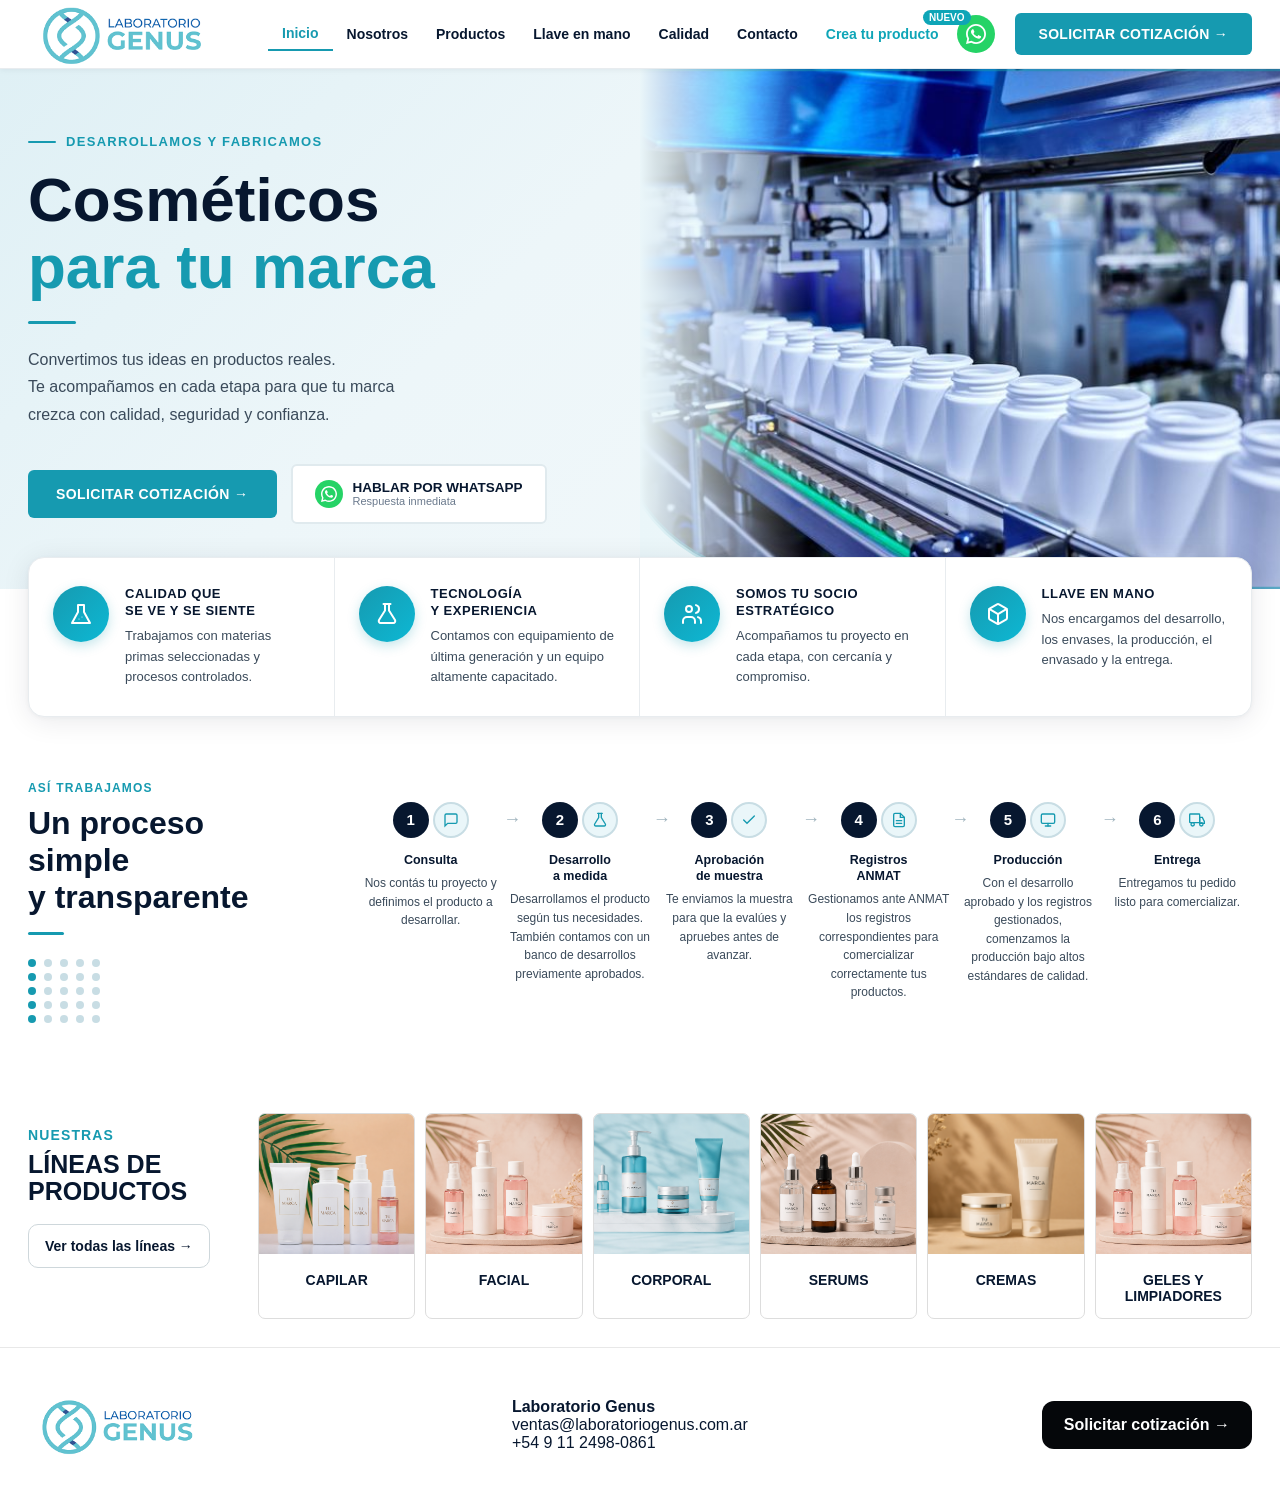
==== index.html @ db8adee8 "Update index.html" ====
<!doctype html>
<html lang="es">
<head>
  <meta charset="utf-8" />
  <meta name="viewport" content="width=device-width, initial-scale=1" />
  <title>Laboratorio Genus | Desarrollo y fabricación de cosméticos</title>
  <meta name="description" content="Laboratorio cosmético en Buenos Aires. Desarrollo y fabricación de cosméticos para tu marca." />
  <link rel="stylesheet" href="styles.css" />
  <style>
    /* ============================================
       HOME — RECONSTRUIDA EN HTML REAL
       Sistema visual idéntico a home-aprobada.png
       ============================================ */
    :root {
      --aqua:      #169ab0;
      --aqua-dark: #0e7a8d;
      --dark:      #07172f;
      --mid:       #3a4a5a;
      --light-bg:  #eaf6f9;
      --border:    #dde3e8;
      --white:     #ffffff;
    }

    /* ---- NAV ---- */
    .hn {
      background: #fff;
      border-bottom: 1px solid #e8ecef;
      box-shadow: 0 1px 6px rgba(7,23,47,.06);
      position: sticky;
      top: 0;
      z-index: 100;
    }
    .hn-inner {
      max-width: 1430px;
      margin: 0 auto;
      padding: 0 28px;
      height: 68px;
      display: flex;
      align-items: center;
      gap: 0;
    }
    .hn-logo img {
  height: 70px;
  display: block;
}
    .hn-logo {
      display: flex;
      align-items: center;
      margin-right: 40px;
      flex-shrink: 0;
    }
    .hn-logo img { width: 200px; height: auto; display: block; }
    .hn-links {
      display: flex;
      align-items: center;
      gap: 0;
      list-style: none;
      margin: 0;
      padding: 0;
      flex: 1;
    }
    .hn-links a {
      display: block;
      padding: 8px 14px;
      font-size: 14px;
      font-weight: 600;
      color: var(--dark);
      text-decoration: none;
      border-radius: 6px;
      transition: color .15s;
    }
    .hn-links a:hover { color: var(--aqua); }
    .hn-links a.act {
      color: var(--aqua);
      font-weight: 700;
      border-bottom: 2px solid var(--aqua);
      border-radius: 0;
    }
    .hn-right {
      display: flex;
      align-items: center;
      gap: 12px;
      margin-left: auto;
    }
    .hn-wa {
      display: flex;
      align-items: center;
      gap: 8px;
      color: var(--dark);
      text-decoration: none;
      font-size: 13px;
    }
    .hn-wa-icon {
      width: 38px; height: 38px;
      background: #25d366;
      border-radius: 50%;
      display: flex; align-items: center; justify-content: center;
      flex-shrink: 0;
    }
    .hn-wa-icon svg { display: block; }
    .hn-wa-text { line-height: 1.3; }
    .hn-wa-text small { display: block; font-size: 11px; color: #6b7a8d; text-transform: uppercase; letter-spacing: .05em; }
    .hn-wa-text strong { font-size: 14px; font-weight: 700; display: block; }
    .hn-cta {
      background: var(--aqua);
      color: #fff !important;
      border-radius: 6px;
      padding: 13px 24px;
      font-size: 14px;
      font-weight: 700;
      text-decoration: none;
      letter-spacing: .02em;
      display: flex;
      align-items: center;
      gap: 8px;
      white-space: nowrap;
      transition: background .15s;
    }
    .hn-cta:hover { background: var(--aqua-dark); }
    .hn-ham { display: none; }

    /* ---- HERO ---- */
    .hh {
      background: linear-gradient(135deg, #dff0f5 0%, #edf6f9 40%, #f4f9fb 100%);
      padding: 0 0 0;
      overflow: hidden;
      position: relative;
    }
    .hh-inner {
      max-width: 1430px;
      margin: 0 auto;
      padding: 0 28px;
      display: grid;
      grid-template-columns: 1fr 1fr;
      align-items: center;
      min-height: 520px;
      gap: 0;
    }
    .hh-left {
      padding: 60px 0 60px;
      position: relative;
      z-index: 2;
    }
    .hh-tag {
      display: flex;
      align-items: center;
      gap: 10px;
      font-size: 13px;
      font-weight: 700;
      color: var(--aqua);
      letter-spacing: .1em;
      text-transform: uppercase;
      margin-bottom: 18px;
    }
    .hh-tag::before {
      content: '';
      display: block;
      width: 28px;
      height: 2px;
      background: var(--aqua);
      border-radius: 2px;
      flex-shrink: 0;
    }
    .hh-left h1 {
      font-size: clamp(40px, 5vw, 62px);
      font-weight: 900;
      line-height: 1.08;
      margin: 0 0 6px;
      color: var(--dark);
    }
    .hh-left h1 span {
      color: var(--aqua);
      display: block;
    }
    .hh-rule {
      width: 48px;
      height: 3px;
      background: var(--aqua);
      border-radius: 3px;
      margin: 20px 0 22px;
    }
    .hh-left p {
      font-size: 16px;
      line-height: 1.7;
      color: var(--mid);
      margin: 0 0 36px;
      max-width: 400px;
    }
    .hh-btns {
      display: flex;
      align-items: center;
      gap: 14px;
      flex-wrap: wrap;
    }
    .hh-btn-cta {
      background: var(--aqua);
      color: #fff;
      border-radius: 6px;
      padding: 16px 28px;
      font-size: 14px;
      font-weight: 700;
      text-decoration: none;
      display: flex;
      align-items: center;
      gap: 10px;
      letter-spacing: .03em;
      transition: background .15s, transform .15s;
    }
    .hh-btn-cta:hover { background: var(--aqua-dark); transform: translateY(-1px); }
    .hh-btn-wa {
      border: 2px solid #e0eaee;
      border-radius: 6px;
      padding: 14px 22px;
      font-size: 13.5px;
      font-weight: 700;
      text-decoration: none;
      color: var(--dark);
      display: flex;
      align-items: center;
      gap: 10px;
      background: #fff;
      transition: border-color .15s, box-shadow .15s;
    }
    .hh-btn-wa:hover { border-color: #25d366; box-shadow: 0 3px 12px rgba(37,211,102,.15); }
    .hh-btn-wa-icon {
      width: 28px; height: 28px;
      background: #25d366;
      border-radius: 50%;
      display: flex; align-items: center; justify-content: center;
      flex-shrink: 0;
    }
    .hh-btn-wa-text small { display: block; font-size: 11px; color: #6b7a8d; font-weight: 400; }

    /* Hero right — imagen con marco curvo */
    .hh-right {
      position: relative;
      height: 520px;
    }
    /* El wrap llena el lado derecho del grid + sale 28px para llegar al borde */
    .hh-img-wrap {
      position: absolute;
      top: 0; bottom: 0;
      right: -28px;
      left: 0;
    }
    /* El SVG llena todo el contenedor */
    .hh-img-wrap svg {
      width: 100%;
      height: 100%;
      display: block;
    }
    /* Fade izquierdo sobre el SVG */
    .hh-img-wrap::after {
      content: '';
      position: absolute;
      inset: 0;
      background: linear-gradient(to right, #eaf6f9 0%, rgba(234,246,249,0) 26%);
      pointer-events: none;
    }
    .hh-img-border { display: none; }

    /* ---- FEATURES STRIP ---- */
    .hf {
      background: #fff;
      padding: 0 0 20px;
    }
    .hf-card {
      max-width: 1430px;
      margin: 0 auto;
      padding: 0 28px;
    }
    .hf-inner {
      background: #fff;
      border-radius: 16px;
      box-shadow: 0 4px 28px rgba(7,23,47,.09), 0 1px 4px rgba(7,23,47,.04);
      display: grid;
      grid-template-columns: repeat(4, 1fr);
      gap: 0;
      transform: translateY(-32px);
      border: 1px solid #e8ecef;
    }
    .hf-item {
      padding: 28px 24px;
      display: flex;
      align-items: flex-start;
      gap: 16px;
      border-right: 1px solid #e8ecef;
    }
    .hf-item:last-child { border-right: none; }
    .hf-icon {
      width: 56px; height: 56px;
      border-radius: 50%;
      background: linear-gradient(135deg, #169ab0, #0db8d4);
      display: flex; align-items: center; justify-content: center;
      flex-shrink: 0;
      box-shadow: 0 4px 12px rgba(22,154,176,.25);
    }
    .hf-icon svg { display: block; }
    .hf-text h4 {
      font-size: 13px;
      font-weight: 900;
      text-transform: uppercase;
      letter-spacing: .04em;
      color: var(--dark);
      margin: 0 0 6px;
      line-height: 1.3;
    }
    .hf-text p {
      font-size: 13px;
      color: var(--mid);
      line-height: 1.6;
      margin: 0;
    }

    /* ---- PROCESO ---- */
    .hp {
      padding: 12px 0 56px;
      background: #fff;
    }
    .hp-inner {
      max-width: 1430px;
      margin: 0 auto;
      padding: 0 28px;
      display: grid;
      grid-template-columns: 280px 1fr;
      gap: 48px;
      align-items: center;
    }
    .hp-left .sup {
      font-size: 12px;
      font-weight: 900;
      text-transform: uppercase;
      letter-spacing: .1em;
      color: var(--aqua);
      display: block;
      margin-bottom: 10px;
    }
    .hp-left h2 {
      font-size: 32px;
      font-weight: 900;
      line-height: 1.15;
      color: var(--dark);
      margin: 0 0 16px;
    }
    .hp-left .rule {
      width: 36px;
      height: 3px;
      background: var(--aqua);
      border-radius: 3px;
    }
    /* Dots decorativos */
    .hp-dots {
      margin-top: 24px;
      display: grid;
      grid-template-columns: repeat(5, 10px);
      gap: 6px;
    }
    .hp-dots span {
      width: 8px; height: 8px;
      border-radius: 50%;
      background: #c8dde4;
      display: block;
    }
    .hp-dots span:nth-child(1),
    .hp-dots span:nth-child(6),
    .hp-dots span:nth-child(11),
    .hp-dots span:nth-child(16),
    .hp-dots span:nth-child(21) {
      background: var(--aqua);
    }
    .hp-steps {
      display: flex;
      align-items: flex-start;
      gap: 0;
    }
    .hp-step {
      flex: 1;
      display: flex;
      flex-direction: column;
      align-items: center;
      text-align: center;
      position: relative;
    }
    .hp-step-top {
      display: flex;
      align-items: center;
      width: 100%;
      justify-content: center;
      margin-bottom: 14px;
      position: relative;
    }
    /* Arrow between steps */
    .hp-step:not(:last-child) .hp-step-top::after {
      content: '→';
      position: absolute;
      right: -16px;
      font-size: 18px;
      color: #a0b4be;
      font-weight: 400;
    }
    .hp-num {
      width: 36px; height: 36px;
      border-radius: 50%;
      background: var(--dark);
      color: #fff;
      font-size: 15px;
      font-weight: 900;
      display: flex; align-items: center; justify-content: center;
      flex-shrink: 0;
    }
    .hp-icon {
      width: 36px; height: 36px;
      border-radius: 50%;
      background: var(--light-bg);
      border: 2px solid #c8dde4;
      display: flex; align-items: center; justify-content: center;
      margin-left: 4px;
    }
    .hp-icon svg { display: block; width: 16px; height: 16px; }
    .hp-step h5 {
      font-size: 12.5px;
      font-weight: 700;
      color: var(--dark);
      margin: 0 0 6px;
      line-height: 1.3;
    }
    .hp-step p {
      font-size: 12px;
      color: var(--mid);
      line-height: 1.55;
      margin: 0;
      padding: 0 4px;
    }

    /* ---- PRODUCT LINES (mantener exactamente del CSS original) ---- */
    /* (heredado de styles.css) */

    /* ---- RESPONSIVE ---- */
    @media (max-width: 1024px) {
      .hh-inner { grid-template-columns: 1fr; min-height: auto; }
      .hh-right { height: 320px; }
      .hh-img-frame { right: -28px; width: calc(100% + 56px); }
      .hf-inner { grid-template-columns: 1fr 1fr; }
      .hf-item:nth-child(2) { border-right: none; }
      .hp-inner { grid-template-columns: 1fr; gap: 32px; }
      .hp-steps { flex-wrap: wrap; gap: 16px; }
      .hp-step { flex: 0 0 calc(33% - 12px); }
    }
    @media (max-width: 768px) {
      .hn-links, .hn-right { display: none; }
      .hn-ham {
        display: flex;
        flex-direction: column;
        gap: 5px;
        margin-left: auto;
        cursor: pointer;
        background: none;
        border: none;
        padding: 6px;
      }
      .hn-ham span { display: block; width: 24px; height: 2px; background: var(--dark); border-radius: 2px; }
      .hh-left h1 { font-size: 36px; }
      .hf-inner { grid-template-columns: 1fr; border-radius: 12px; }
      .hf-item { border-right: none; border-bottom: 1px solid #e8ecef; }
      .hf-item:last-child { border-bottom: none; }
      .hp-step { flex: 0 0 calc(50% - 8px); }
    }
    @media (max-width: 480px) {
      .hh-inner { padding: 0 16px; }
      .hh-left { padding: 40px 0 280px; }
      .hh-right { position: absolute; left: 0; right: 0; top: 0; bottom: 0; height: 100%; }
      .hh { position: relative; }
    }
  </style>
</head>
<body>

<!-- ============ NAV ============ -->
<nav class="hn">
  <div class="hn-inner">
    <a class="hn-logo" href="index.html">
      <img src="assets/logo-genus.png" alt="Laboratorio Genus">
    </a>
    <ul class="hn-links">
      <li><a href="index.html" class="act">Inicio</a></li>
      <li><a href="quienes-somos.html">Nosotros</a></li>
      <li><a href="productos.html">Productos</a></li>
      <li><a href="llave-en-mano.html">Llave en mano</a></li>
      <li><a href="calidad.html">Calidad</a></li>
      <li><a href="contacto.html">Contacto</a></li>
  <li>
  <a href="desarrolla-tu-producto.html" class="nav-create-product">
    Crea tu producto
  </a>
</li>
    </ul>
    <div class="hn-right">
      <a class="hn-wa" href="https://wa.me/5491124980861" target="_blank">
        <div class="hn-wa-icon">
          <svg width="20" height="20" viewBox="0 0 24 24" fill="white">
            <path d="M17.472 14.382c-.297-.149-1.758-.867-2.03-.967-.273-.099-.471-.148-.67.15-.197.297-.767.966-.94 1.164-.173.199-.347.223-.644.075-.297-.15-1.255-.463-2.39-1.475-.883-.788-1.48-1.761-1.653-2.059-.173-.297-.018-.458.13-.606.134-.133.298-.347.446-.52.149-.174.198-.298.298-.497.099-.198.05-.371-.025-.52-.075-.149-.669-1.612-.916-2.207-.242-.579-.487-.5-.669-.51-.173-.008-.371-.01-.57-.01-.198 0-.52.074-.792.372-.272.297-1.04 1.016-1.04 2.479 0 1.462 1.065 2.875 1.213 3.074.149.198 2.096 3.2 5.077 4.487.709.306 1.262.489 1.694.625.712.227 1.36.195 1.871.118.571-.085 1.758-.719 2.006-1.413.248-.694.248-1.289.173-1.413-.074-.124-.272-.198-.57-.347z"/>
            <path d="M12 0C5.373 0 0 5.373 0 12c0 2.089.539 4.048 1.481 5.751L0 24l6.389-1.474A11.944 11.944 0 0 0 12 24c6.627 0 12-5.373 12-12S18.627 0 12 0zm0 21.818a9.803 9.803 0 0 1-5.003-1.372l-.359-.213-3.721.858.88-3.62-.234-.372A9.795 9.795 0 0 1 2.182 12C2.182 6.578 6.578 2.182 12 2.182S21.818 6.578 21.818 12 17.422 21.818 12 21.818z"/>
          </svg>
        </div>
        <div class="hn-wa-text">
        </div>
      </a>
      <a class="hn-cta" href="cotizador.html">
        SOLICITAR COTIZACIÓN →
      </a>
    </div>
    <button class="hn-ham" id="ham" aria-label="Menú">
      <span></span><span></span><span></span>
    </button>
  </div>
</nav>

<!-- ============ HERO ============ -->
<section class="hh">
  <div class="hh-inner">

    <!-- Texto izquierda -->
    <div class="hh-left">
      <div class="hh-tag">Desarrollamos y fabricamos</div>
      <h1>Cosméticos<span>para tu marca</span></h1>
      <div class="hh-rule"></div>
      <p>Convertimos tus ideas en productos reales.<br>
      Te acompañamos en cada etapa para que tu marca<br>
      crezca con calidad, seguridad y confianza.</p>
      <div class="hh-btns">
        <a class="hh-btn-cta" href="cotizador.html">SOLICITAR COTIZACIÓN →</a>
        <a class="hh-btn-wa" href="https://wa.me/5491124980861" target="_blank">
          <div class="hh-btn-wa-icon"><svg width="16" height="16" viewBox="0 0 24 24" fill="white">
              <path d="M17.472 14.382c-.297-.149-1.758-.867-2.03-.967-.273-.099-.471-.148-.67.15-.197.297-.767.966-.94 1.164-.173.199-.347.223-.644.075-.297-.15-1.255-.463-2.39-1.475-.883-.788-1.48-1.761-1.653-2.059-.173-.297-.018-.458.13-.606.134-.133.298-.347.446-.52.149-.174.198-.298.298-.497.099-.198.05-.371-.025-.52-.075-.149-.669-1.612-.916-2.207-.242-.579-.487-.5-.669-.51-.173-.008-.371-.01-.57-.01-.198 0-.52.074-.792.372-.272.297-1.04 1.016-1.04 2.479 0 1.462 1.065 2.875 1.213 3.074.149.198 2.096 3.2 5.077 4.487.709.306 1.262.489 1.694.625.712.227 1.36.195 1.871.118.571-.085 1.758-.719 2.006-1.413.248-.694.248-1.289.173-1.413-.074-.124-.272-.198-.57-.347z"/>
              <path d="M12 0C5.373 0 0 5.373 0 12c0 2.089.539 4.048 1.481 5.751L0 24l6.389-1.474A11.944 11.944 0 0 0 12 24c6.627 0 12-5.373 12-12S18.627 0 12 0zm0 21.818a9.803 9.803 0 0 1-5.003-1.372l-.359-.213-3.721.858.88-3.62-.234-.372A9.795 9.795 0 0 1 2.182 12C2.182 6.578 6.578 2.182 12 2.182S21.818 6.578 21.818 12 17.422 21.818 12 21.818z"/>
            </svg></div>
          <div class="hh-btn-wa-text">
            <strong>HABLAR POR WHATSAPP</strong>
            <small>Respuesta inmediata</small>
          </div>
        </a>
      </div>
    </div>

    <!-- Imagen derecha: SVG unificado — clipPath + imagen + borde en el mismo elemento -->
    <div class="hh-right">
      <div class="hh-img-wrap">
        <svg
          viewBox="0 0 700 520"
          preserveAspectRatio="xMidYMid slice"
          xmlns="http://www.w3.org/2000/svg"
          xmlns:xlink="http://www.w3.org/1999/xlink"
        >
          <defs>
            <!--
              FORMA DE LA IMAGEN:
              Rectángulo completo con la esquina inferior-izquierda recortada en curva.
              Puntos en el viewBox 700x520:
                (0,0) → (700,0) → (700,520) → (245,520)
                curva Q hasta (0,310)
              La curva Q usa el corner exacto (0,520) como punto de control.
              Imagen y borde usan el MISMO path — alineación garantizada.
            -->
            <clipPath id="heroClip">
              <path d="M0,0 L700,0 L700,520 L245,520 Q0,520 0,310 Z"/>
            </clipPath>
          </defs>

          <!-- Imagen recortada -->
          <image
            href="assets/hero-lab.jpg"
            x="0" y="0" width="700" height="520"
            preserveAspectRatio="xMidYMid slice"
            clip-path="url(#heroClip)"
          />

          <!-- Borde decorativo: EXACTAMENTE el mismo path, solo la línea exterior -->
          <path
            d="M0,0 L700,0 L700,520 L245,520 Q0,520 0,310 Z"
            fill="none"
            stroke="rgba(22,154,176,0.55)"
            stroke-width="4.5"
            vector-effect="non-scaling-stroke"
          />
        </svg>
      </div>
    </div>

  </div>
</section>

<!-- ============ FEATURES STRIP ============ -->
<section class="hf">
  <div class="hf-card">
    <div class="hf-inner">
      <div class="hf-item">
        <div class="hf-icon">
          <!-- Erlenmeyer / lab -->
          <svg width="24" height="24" viewBox="0 0 24 24" fill="none" stroke="white" stroke-width="2" stroke-linecap="round" stroke-linejoin="round">
            <path d="M9 3h6M9 3v7l-6 11h18L15 10V3"/>
            <circle cx="10" cy="17" r=".5" fill="white" stroke="none"/>
            <circle cx="13" cy="15" r=".5" fill="white" stroke="none"/>
          </svg>
        </div>
        <div class="hf-text">
          <h4>Calidad que<br>se ve y se siente</h4>
          <p>Trabajamos con materias primas seleccionadas y procesos controlados.</p>
        </div>
      </div>
      <div class="hf-item">
        <div class="hf-icon">
          <!-- Flask / frasco -->
          <svg width="24" height="24" viewBox="0 0 24 24" fill="none" stroke="white" stroke-width="2" stroke-linecap="round" stroke-linejoin="round">
            <path d="M10 2v6.5L4 18a2 2 0 0 0 1.7 3h12.6A2 2 0 0 0 20 18l-6-9.5V2"/>
            <line x1="8.5" y1="2" x2="15.5" y2="2"/>
          </svg>
        </div>
        <div class="hf-text">
          <h4>Tecnología<br>y experiencia</h4>
          <p>Contamos con equipamiento de última generación y un equipo altamente capacitado.</p>
        </div>
      </div>
      <div class="hf-item">
        <div class="hf-icon">
          <!-- Personas / socio -->
          <svg width="24" height="24" viewBox="0 0 24 24" fill="none" stroke="white" stroke-width="2" stroke-linecap="round" stroke-linejoin="round">
            <circle cx="9" cy="7" r="3"/>
            <path d="M3 21v-2a4 4 0 0 1 4-4h4a4 4 0 0 1 4 4v2"/>
            <path d="M16 3.13a4 4 0 0 1 0 7.75"/>
            <path d="M21 21v-2a4 4 0 0 0-3-3.87"/>
          </svg>
        </div>
        <div class="hf-text">
          <h4>Somos tu socio<br>estratégico</h4>
          <p>Acompañamos tu proyecto en cada etapa, con cercanía y compromiso.</p>
        </div>
      </div>
      <div class="hf-item">
        <div class="hf-icon">
          <!-- Caja / llave en mano -->
          <svg width="24" height="24" viewBox="0 0 24 24" fill="none" stroke="white" stroke-width="2" stroke-linecap="round" stroke-linejoin="round">
            <path d="M21 16V8a2 2 0 0 0-1-1.73l-7-4a2 2 0 0 0-2 0l-7 4A2 2 0 0 0 3 8v8a2 2 0 0 0 1 1.73l7 4a2 2 0 0 0 2 0l7-4A2 2 0 0 0 21 16z"/>
            <polyline points="3.27 6.96 12 12.01 20.73 6.96"/>
            <line x1="12" y1="22.08" x2="12" y2="12"/>
          </svg>
        </div>
        <div class="hf-text">
          <h4>Llave en mano</h4>
          <p>Nos encargamos del desarrollo, los envases, la producción, el envasado y la entrega.</p>
        </div>
      </div>
    </div>
  </div>
</section>

<!-- ============ PROCESO ============ -->
<section class="hp">
  <div class="hp-inner">
    <div class="hp-left">
      <span class="sup">Así trabajamos</span>
      <h2>Un proceso simple<br>y transparente</h2>
      <div class="rule"></div>
      <div class="hp-dots">
        <span></span><span></span><span></span><span></span><span></span>
        <span></span><span></span><span></span><span></span><span></span>
        <span></span><span></span><span></span><span></span><span></span>
        <span></span><span></span><span></span><span></span><span></span>
        <span></span><span></span><span></span><span></span><span></span>
      </div>
    </div>
    <div class="hp-steps">
      <div class="hp-step">
        <div class="hp-step-top">
          <div class="hp-num">1</div>
          <div class="hp-icon">
            <svg viewBox="0 0 24 24" fill="none" stroke="#169ab0" stroke-width="2" stroke-linecap="round"><path d="M21 15a2 2 0 0 1-2 2H7l-4 4V5a2 2 0 0 1 2-2h14a2 2 0 0 1 2 2z"/></svg>
          </div>
        </div>
        <h5>Consulta</h5>
        <p>Nos contás tu proyecto y definimos el producto a desarrollar.</p>
      </div>
      <div class="hp-step">
        <div class="hp-step-top">
          <div class="hp-num">2</div>
          <div class="hp-icon">
            <svg viewBox="0 0 24 24" fill="none" stroke="#169ab0" stroke-width="2" stroke-linecap="round"><path d="M10 2v6.5L4 18a2 2 0 0 0 1.7 3h12.6A2 2 0 0 0 20 18l-6-9.5V2"/><line x1="8.5" y1="2" x2="15.5" y2="2"/></svg>
          </div>
        </div>
        <h5>Desarrollo<br>a medida</h5>
        <p>Desarrollamos el producto según tus necesidades. También contamos con un banco de desarrollos previamente aprobados.</p>
      </div>
      <div class="hp-step">
        <div class="hp-step-top">
          <div class="hp-num">3</div>
          <div class="hp-icon">
            <svg viewBox="0 0 24 24" fill="none" stroke="#169ab0" stroke-width="2" stroke-linecap="round"><polyline points="20 6 9 17 4 12"/></svg>
          </div>
        </div>
        <h5>Aprobación<br>de muestra</h5>
        <p>Te enviamos la muestra para que la evalúes y apruebes antes de avanzar.</p>
      </div>
      <div class="hp-step">
        <div class="hp-step-top">
          <div class="hp-num">4</div>
          <div class="hp-icon">
            <svg viewBox="0 0 24 24" fill="none" stroke="#169ab0" stroke-width="2" stroke-linecap="round"><path d="M14 2H6a2 2 0 0 0-2 2v16a2 2 0 0 0 2 2h12a2 2 0 0 0 2-2V8z"/><polyline points="14 2 14 8 20 8"/><line x1="16" y1="13" x2="8" y2="13"/><line x1="16" y1="17" x2="8" y2="17"/></svg>
          </div>
        </div>
        <h5>Registros<br>ANMAT</h5>
        <p>Gestionamos ante ANMAT los registros correspondientes para comercializar correctamente tus productos.</p>
      </div>
      <div class="hp-step">
        <div class="hp-step-top">
          <div class="hp-num">5</div>
          <div class="hp-icon">
            <svg viewBox="0 0 24 24" fill="none" stroke="#169ab0" stroke-width="2" stroke-linecap="round"><rect x="2" y="3" width="20" height="14" rx="2"/><line x1="8" y1="21" x2="16" y2="21"/><line x1="12" y1="17" x2="12" y2="21"/></svg>
          </div>
        </div>
        <h5>Producción</h5>
        <p>Con el desarrollo aprobado y los registros gestionados, comenzamos la producción bajo altos estándares de calidad.</p>
      </div>
      <div class="hp-step">
        <div class="hp-step-top">
          <div class="hp-num">6</div>
          <div class="hp-icon">
            <svg viewBox="0 0 24 24" fill="none" stroke="#169ab0" stroke-width="2" stroke-linecap="round"><rect x="1" y="3" width="15" height="13" rx="1"/><path d="M16 8h4l3 6v3h-7V8z"/><circle cx="5.5" cy="18.5" r="2.5"/><circle cx="18.5" cy="18.5" r="2.5"/></svg>
          </div>
        </div>
        <h5>Entrega</h5>
        <p>Entregamos tu pedido listo para comercializar.</p>
      </div>
    </div>
  </div>
</section>

<!-- ============ LÍNEAS DE PRODUCTOS (idéntico al original) ============ -->
<section class="product-lines" id="productos">
  <div class="container product-lines-grid">
    <div class="product-lines-title">
      <span>Nuestras</span>
      <h2>Líneas de productos</h2>
      <a href="productos.html">Ver todas las líneas →</a>
    </div>
    <article class="product-card">
      <img src="assets/capilar.png" alt="Capilar TU MARCA">
      <strong>Capilar</strong>
    </article>
    <article class="product-card">
      <img src="assets/facial.png" alt="Facial TU MARCA">
      <strong>Facial</strong>
    </article>
    <article class="product-card">
      <img src="assets/corporal.png" alt="Corporal TU MARCA">
      <strong>Corporal</strong>
    </article>
    <article class="product-card">
      <img src="assets/serums.png" alt="Serums TU MARCA">
      <strong>Serums</strong>
    </article>
    <article class="product-card">
      <img src="assets/cremas.png" alt="Cremas TU MARCA">
      <strong>Cremas</strong>
    </article>
    <article class="product-card">
      <img src="assets/geles.png" alt="Geles y limpiadores TU MARCA">
      <strong>Geles y limpiadores</strong>
    </article>
  </div>
</section>

<!-- ============ FOOTER (idéntico al original) ============ -->
<footer class="footer">
  <div class="container footer-grid">
    <img src="assets/logo-genus.png" alt="Laboratorio Genus">
    <div>
      <strong>Laboratorio Genus</strong><br>
      ventas@laboratoriogenus.com.ar<br>
      +54 9 11 2498-0861
    </div>
    <a href="cotizador.html">Solicitar cotización →</a>
  </div>
</footer>

<script>
  // Hamburger mobile
  document.getElementById('ham').addEventListener('click', function() {
    const links = document.querySelector('.hn-links');
    const right  = document.querySelector('.hn-right');
    links.style.display = links.style.display === 'flex' ? 'none' : 'flex';
    if (links.style.display === 'flex') {
      links.style.flexDirection = 'column';
      links.style.position = 'fixed';
      links.style.top = '68px';
      links.style.left = '0';
      links.style.right = '0';
      links.style.background = '#fff';
      links.style.padding = '16px 28px 24px';
      links.style.borderBottom = '1px solid #e8ecef';
      links.style.zIndex = '99';
    }
  });
</script>
</body>
</html>
---- styles.css ----
*{box-sizing:border-box}body{margin:0;font-family:Arial,Helvetica,sans-serif;background:#fff;color:#07172f}a{text-decoration:none;color:inherit}.exact-home{width:100%;background:#fff}.home-shot-wrap{position:relative;width:100%;max-width:1536px;margin:0 auto}.home-shot{display:block;width:100%;height:auto}.hotspot{position:absolute;display:block;z-index:5}.logo{left:3.3%;top:1.5%;width:15%;height:8%}.nav-inicio{left:23%;top:4.5%;width:4%;height:4%}.nav-nosotros{left:27%;top:4.5%;width:5%;height:4%}.nav-servicios{left:33%;top:4.5%;width:5%;height:4%}.nav-productos{left:39%;top:4.5%;width:5%;height:4%}.nav-llave{left:46%;top:4.5%;width:8%;height:4%}.nav-calidad{left:55%;top:4.5%;width:5%;height:4%}.nav-contacto{left:60%;top:4.5%;width:5%;height:4%}.whatsapp-top{left:67.5%;top:2.4%;width:14%;height:6.5%}.btn-cotizar-top{left:82.6%;top:2.2%;width:14.5%;height:6.5%}.btn-cotizar-hero{left:3.7%;top:50.2%;width:15.5%;height:5.8%}.whatsapp-hero{left:21.6%;top:50.2%;width:16.9%;height:5.8%}.container{width:min(1430px,calc(100% - 56px));margin:0 auto}.product-lines{padding:34px 0 28px;background:#fff}.product-lines-grid{display:grid;grid-template-columns:220px repeat(6,1fr);gap:10px;align-items:stretch}.product-lines-title{padding:14px 12px 0 0}.product-lines-title span{display:block;text-transform:uppercase;color:#169ab0;font-weight:900;font-size:14px;letter-spacing:.08em}.product-lines-title h2{text-transform:uppercase;font-size:25px;line-height:1.1;margin:8px 0 18px}.product-lines-title a{display:inline-flex;border:1px solid #ced7db;border-radius:10px;padding:13px 16px;font-weight:900;font-size:14px}.product-card{border:1px solid #ddd;background:#fff;border-radius:7px;overflow:hidden;transition:.2s ease}.product-card:hover{transform:translateY(-2px);box-shadow:0 14px 28px rgba(0,0,0,.1)}.product-card img{width:100%;height:140px;object-fit:cover;background:#f1f1f1}.product-card strong{display:block;text-align:center;padding:14px 8px;font-size:14px;text-transform:uppercase}.footer{border-top:1px solid #e8e8e8;padding:28px 0;background:#fff}.footer-grid{display:flex;align-items:center;justify-content:space-between;gap:24px}.footer img{width:190px}.footer a{background:#05070a;color:#fff;border-radius:12px;padding:15px 22px;font-weight:900}@media(max-width:1000px){.product-lines-grid{grid-template-columns:repeat(3,1fr)}.product-lines-title{grid-column:1/-1}.footer-grid{flex-direction:column;align-items:flex-start}}@media(max-width:640px){.product-lines-grid{grid-template-columns:1fr}.container{width:calc(100% - 32px)}}
.nav-create-product{
    position:relative;
    font-weight:700;
    color:#0ea5b7 !important;
}

.nav-create-product::after{
    content:'NUEVO';
    position:absolute;
    top:-8px;
    right:-18px;
    background:#0ea5b7;
    color:white;
    font-size:10px;
    padding:2px 6px;
    border-radius:20px;
    animation:pulseGenus 4s infinite;
}

@keyframes pulseGenus{
    0%,85%,100%{
        transform:scale(1);
        opacity:1;
    }
    90%{
        transform:scale(1.15);
        opacity:.8;
    }

.hn-links {
  list-style: none;
  margin: 0;
  padding: 0;
}

.nav-create-product {
  position: relative;
  font-weight: 800;
  color: #0ea5b7 !important;
}

.nav-create-product::after {
  content: 'NUEVO';
  position: absolute;
  top: -14px;
  right: -22px;
  background: #5cc6d2;
  color: white;
  font-size: 10px;
  line-height: 1;
  padding: 3px 7px;
  border-radius: 20px;
  animation: pulseGenus 4s infinite;
}

@keyframes pulseGenus {
  0%, 85%, 100% {
    transform: scale(1);
    opacity: 1;
  }
  90% {
    transform: scale(1.15);
    opacity: .85;
  }
}
}
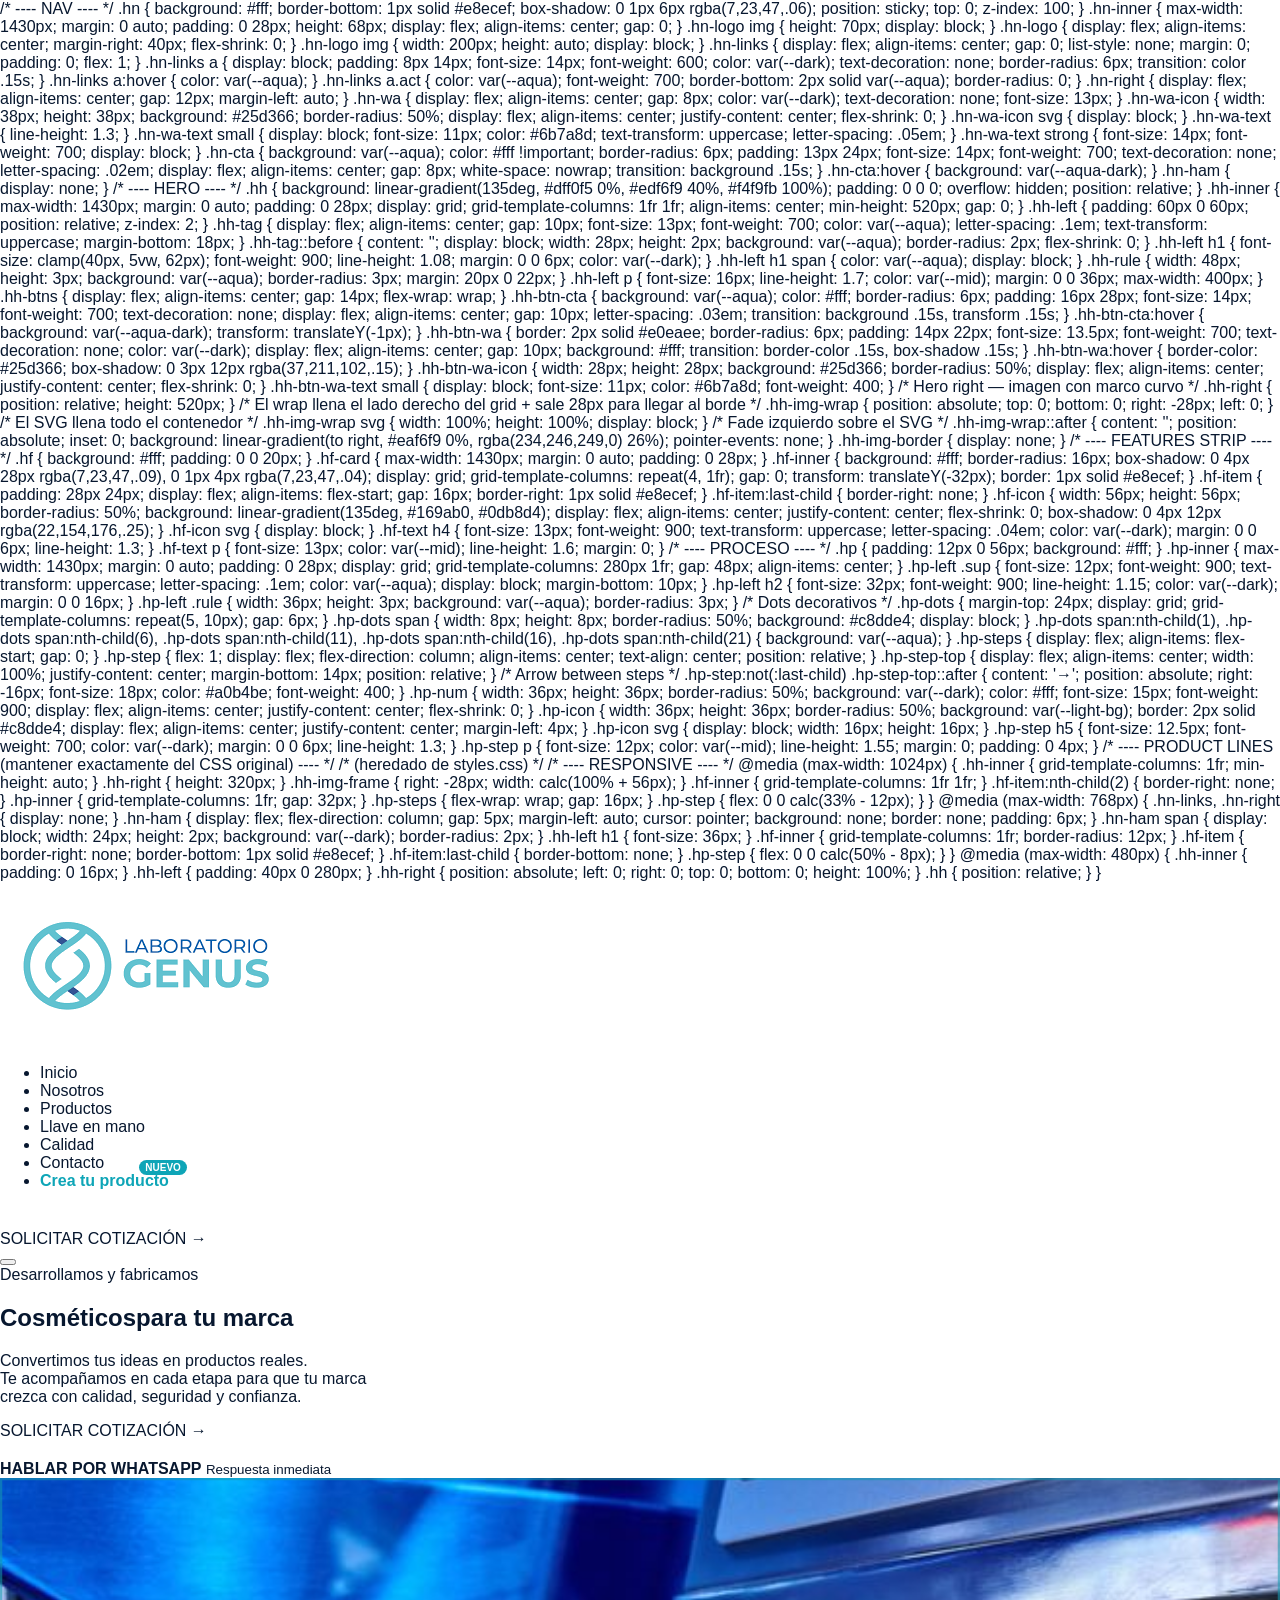
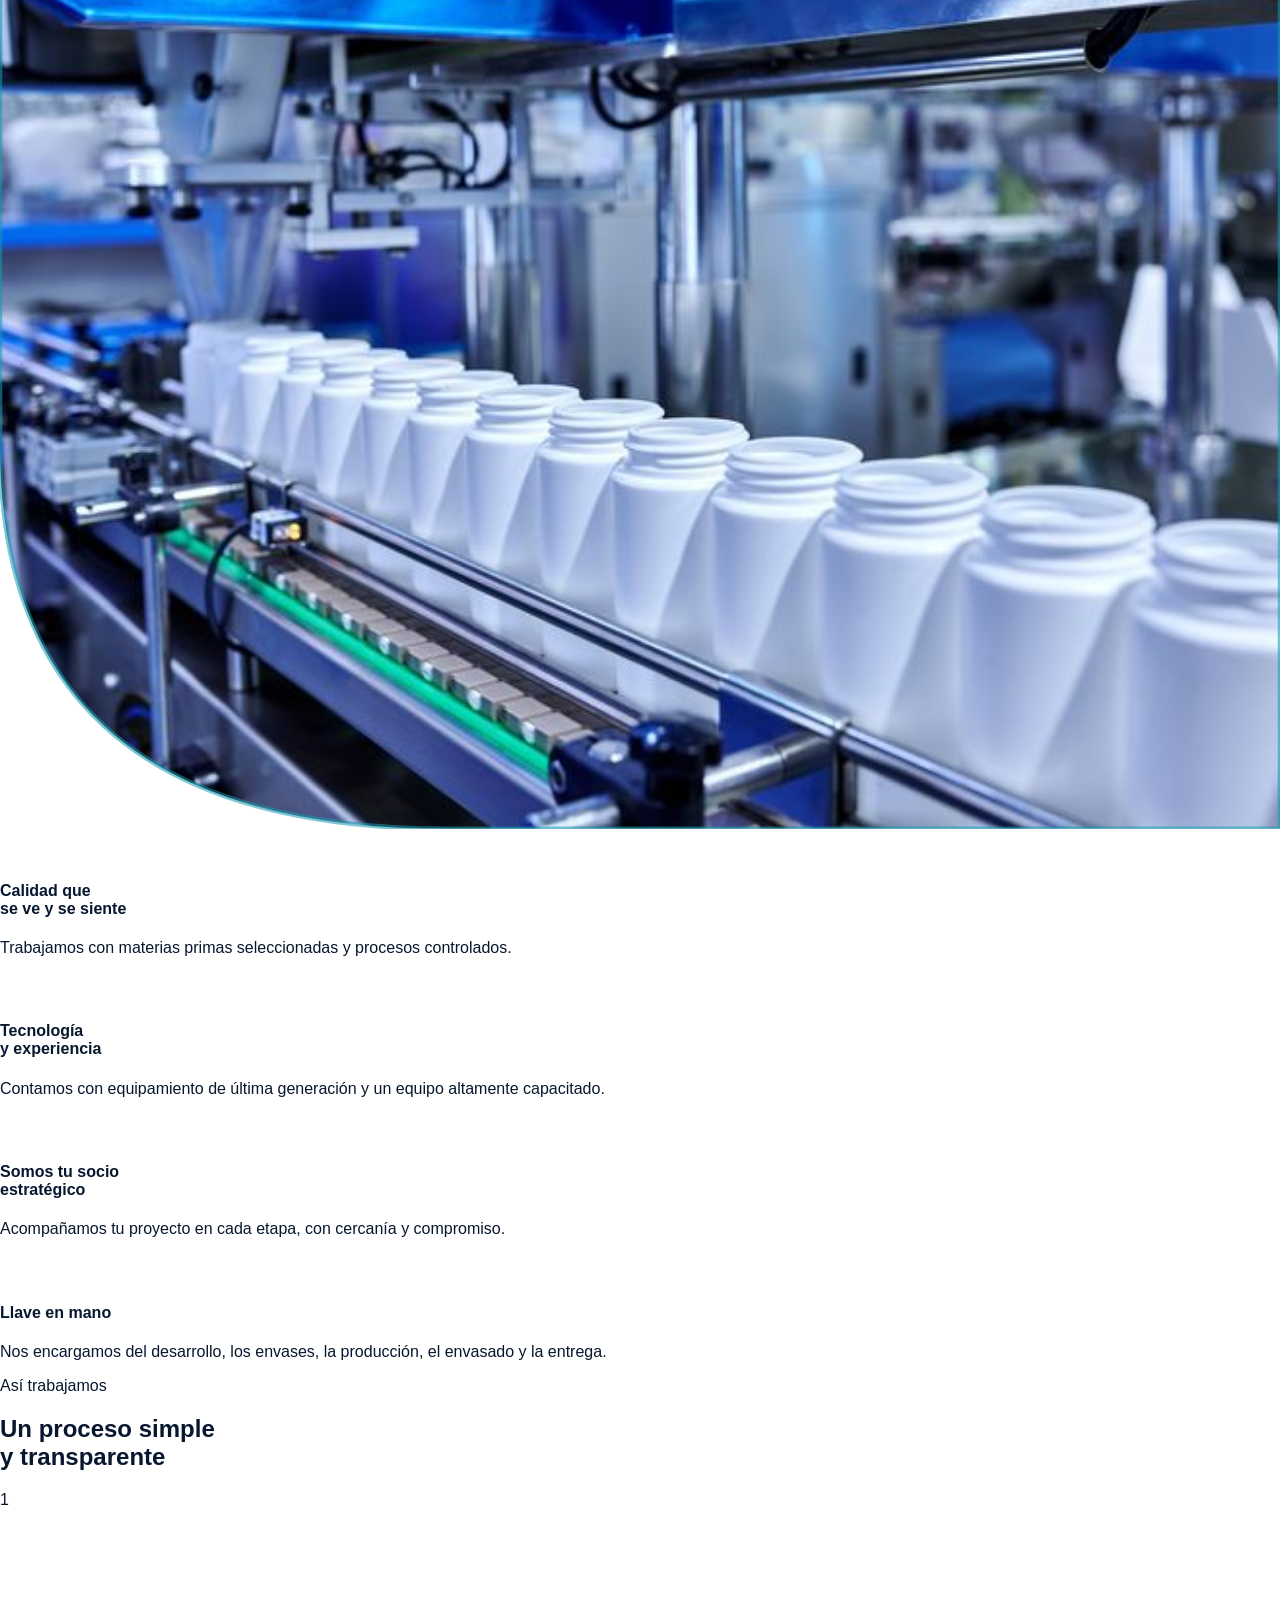
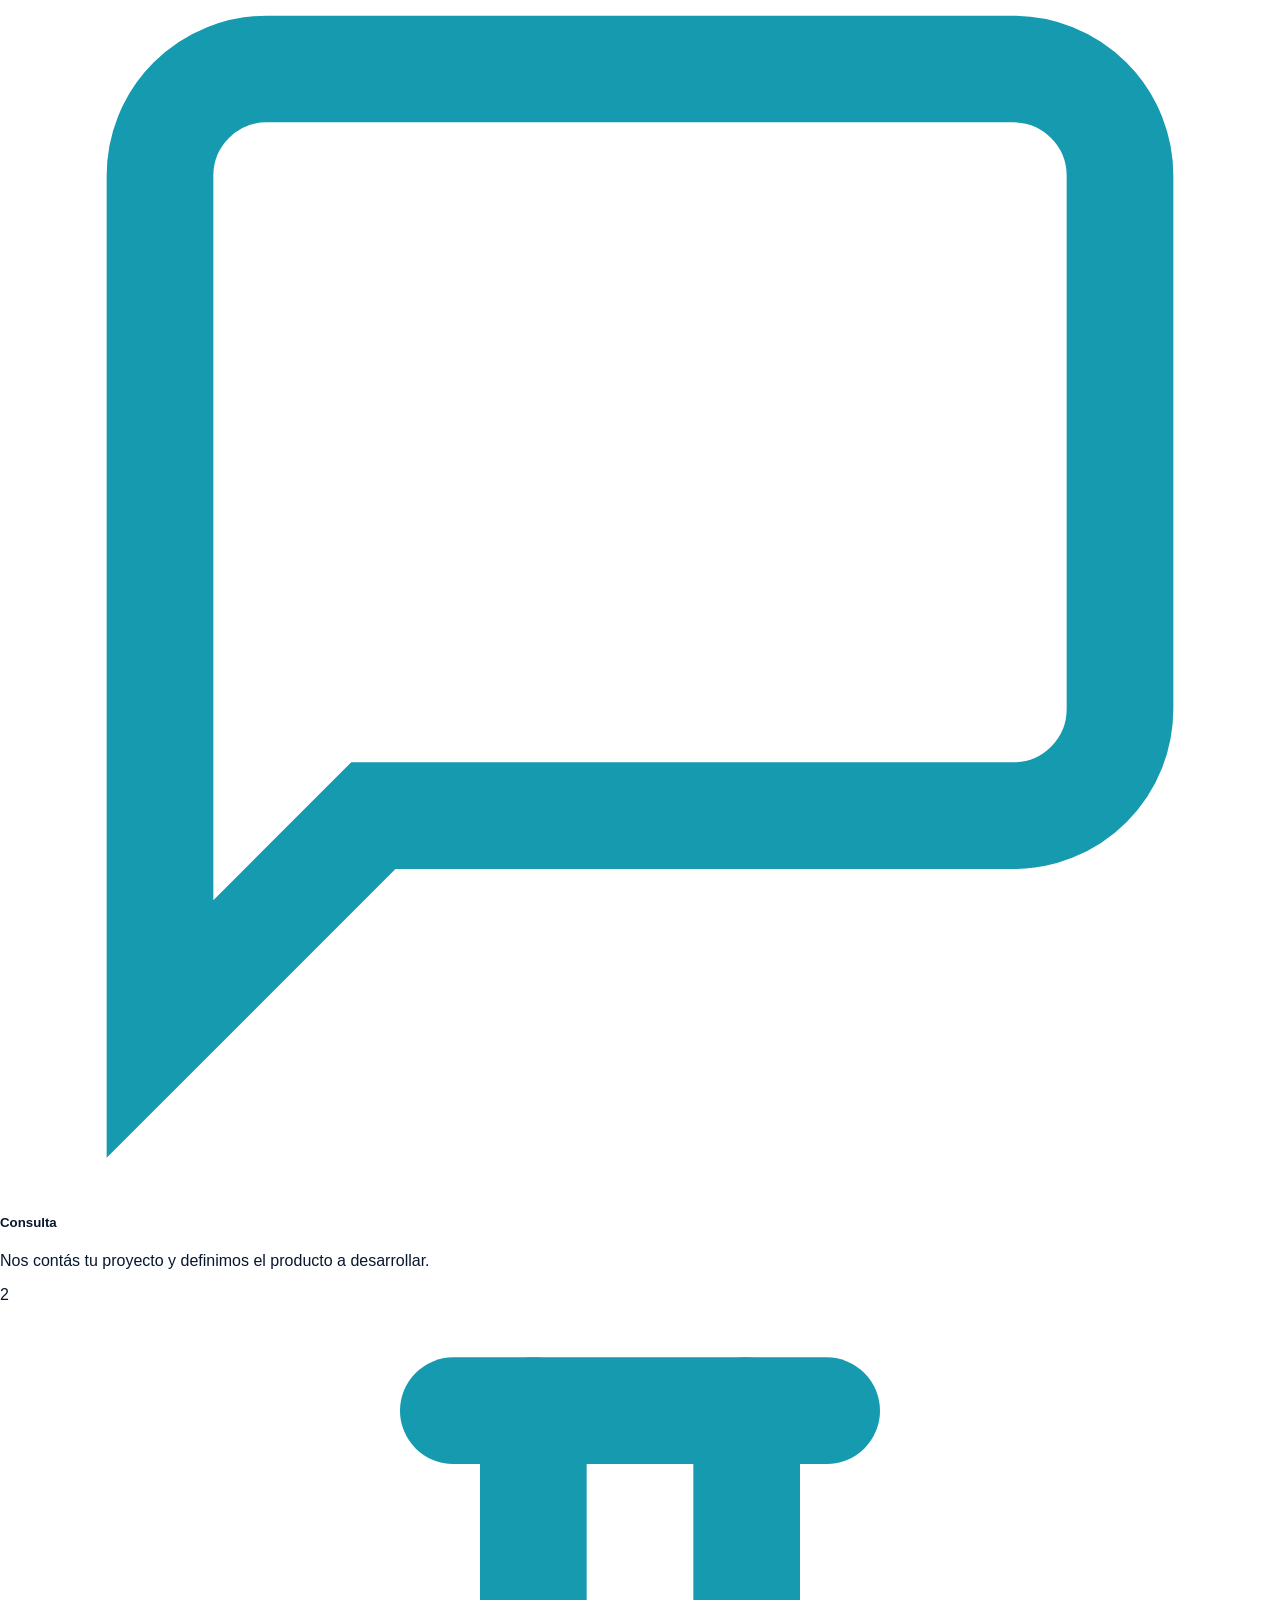
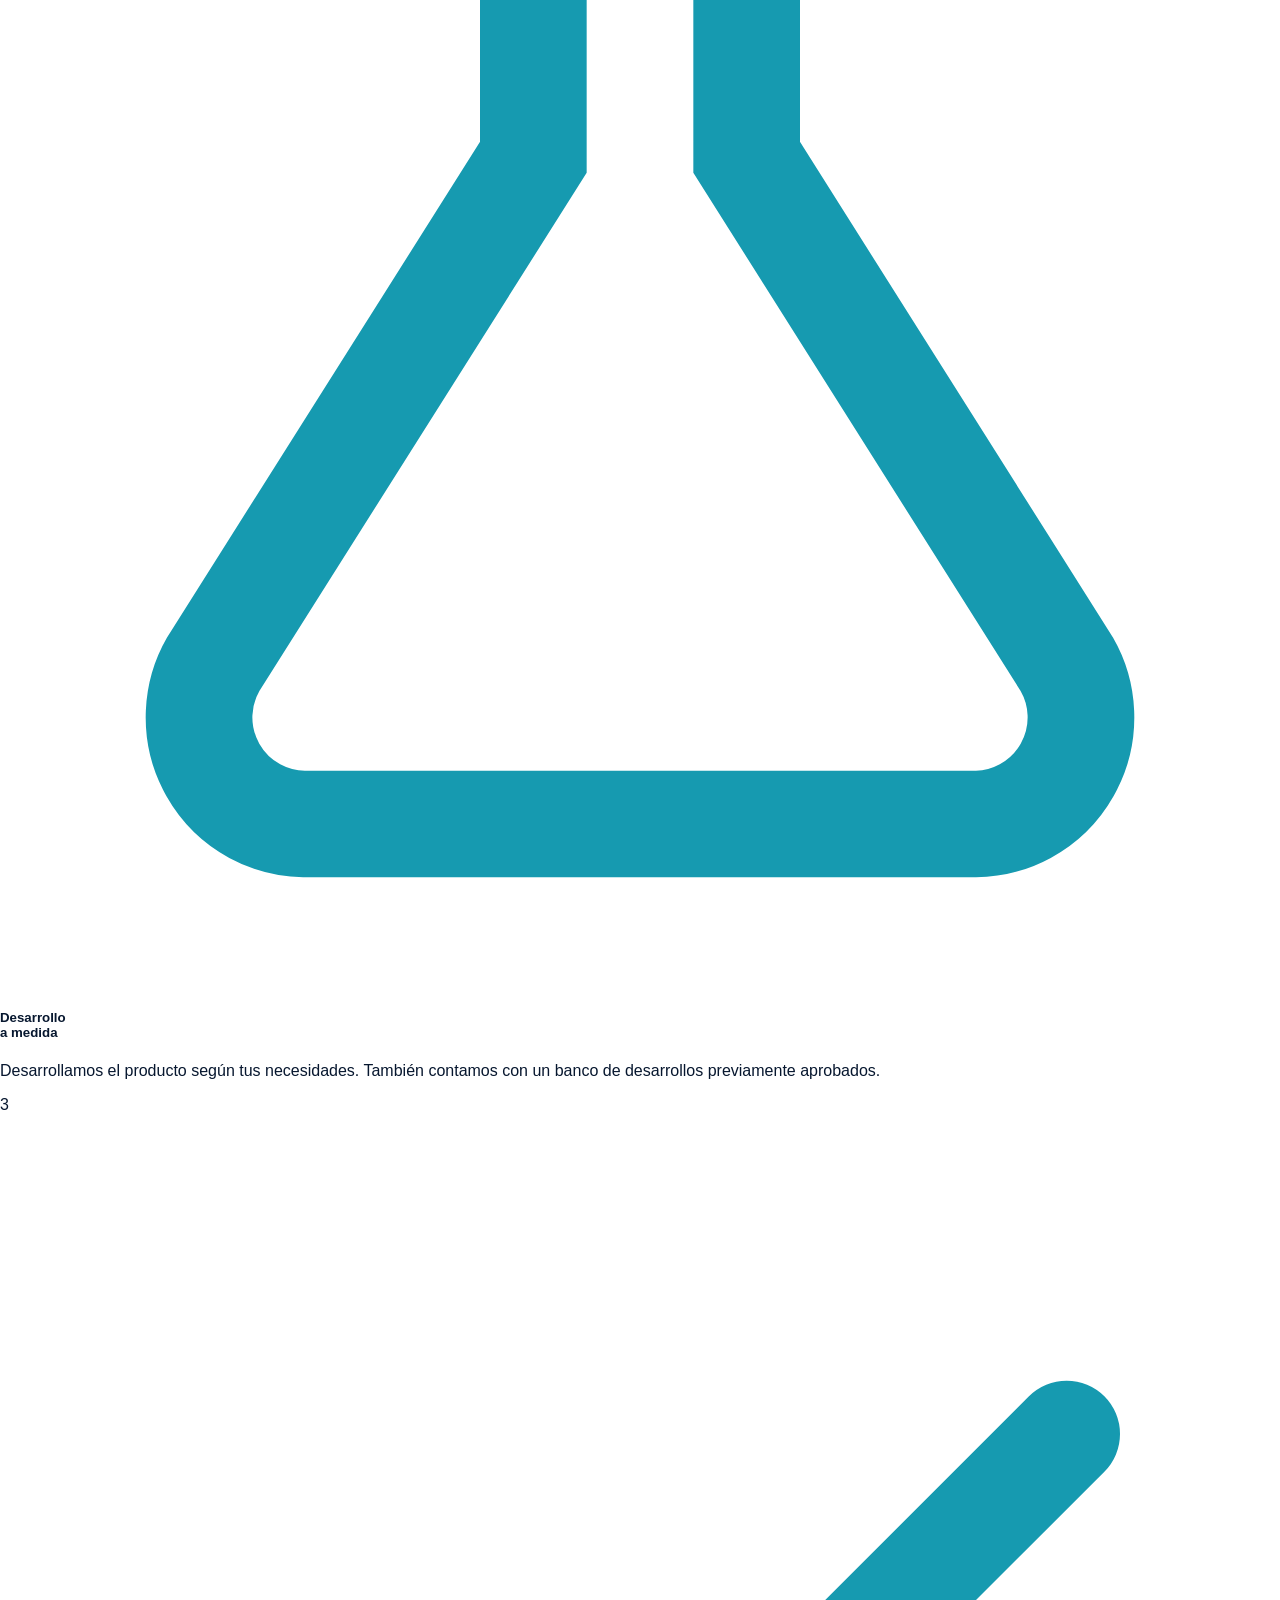
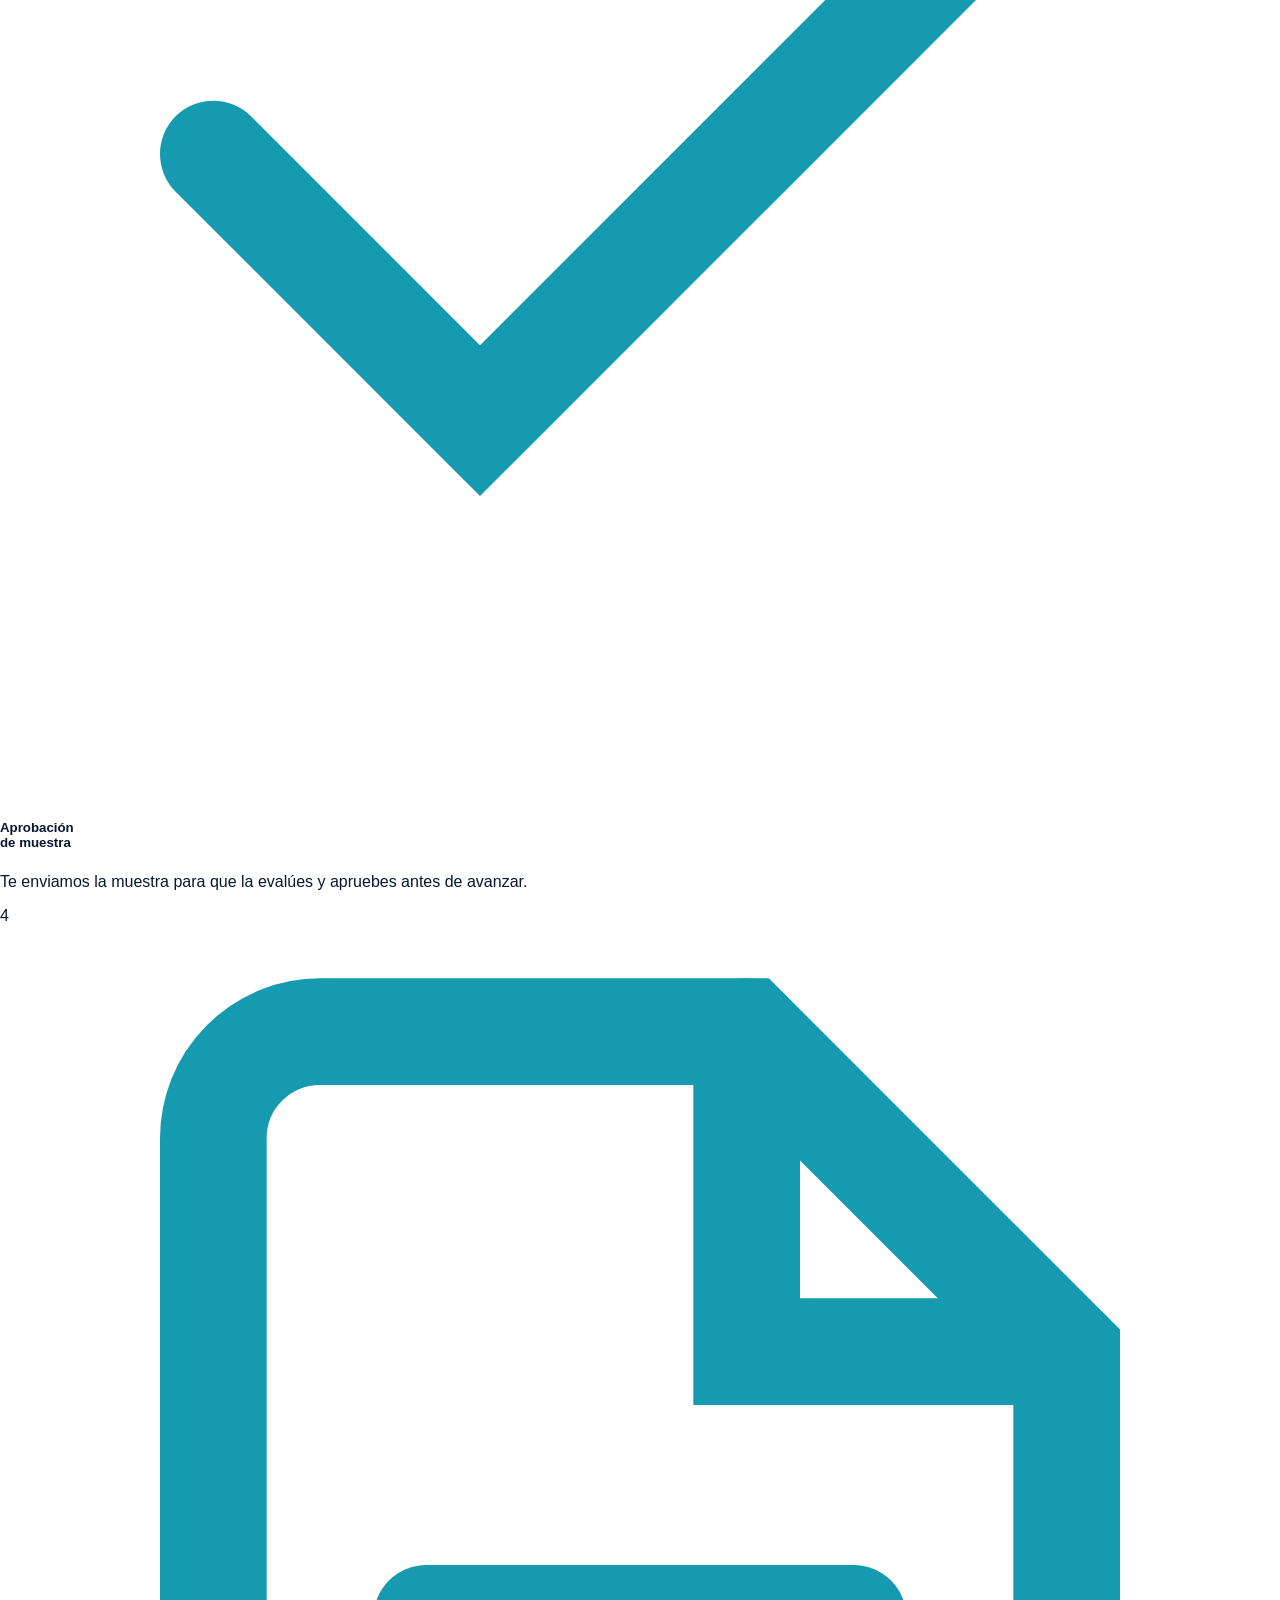
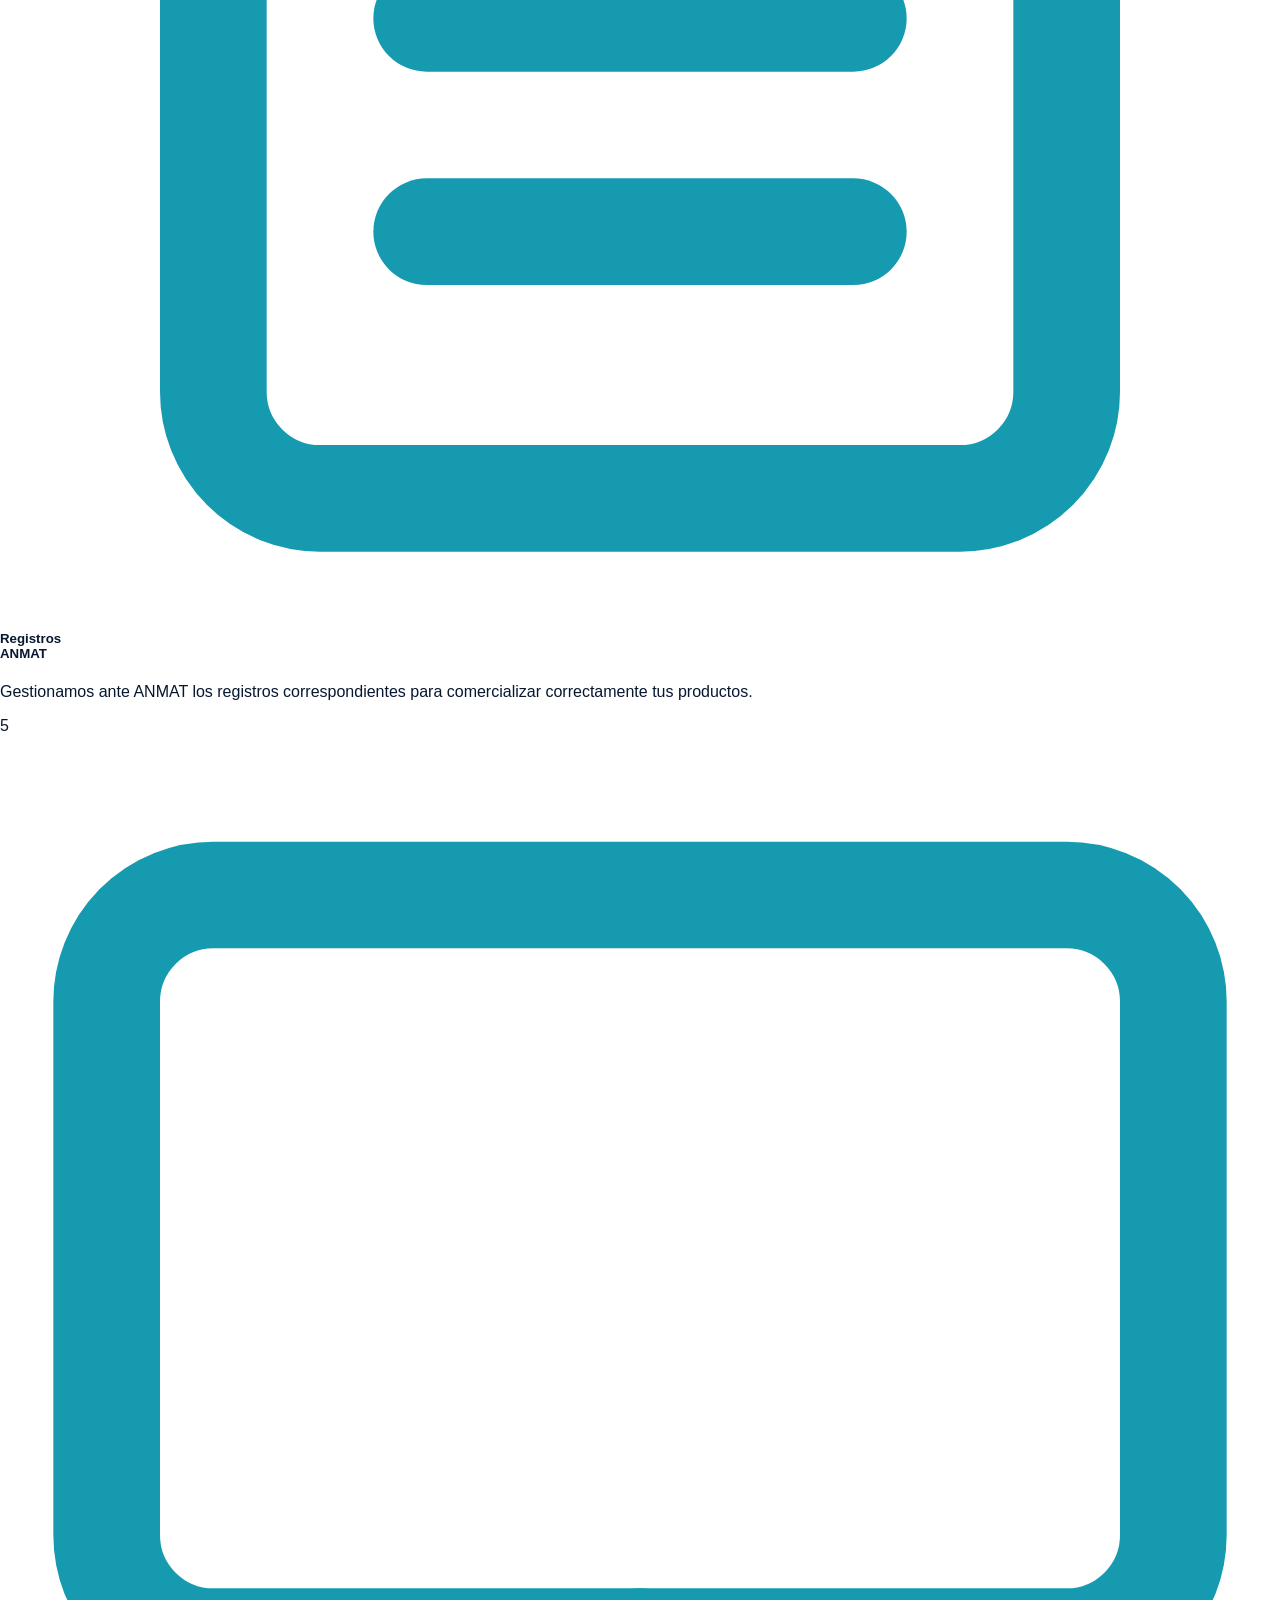
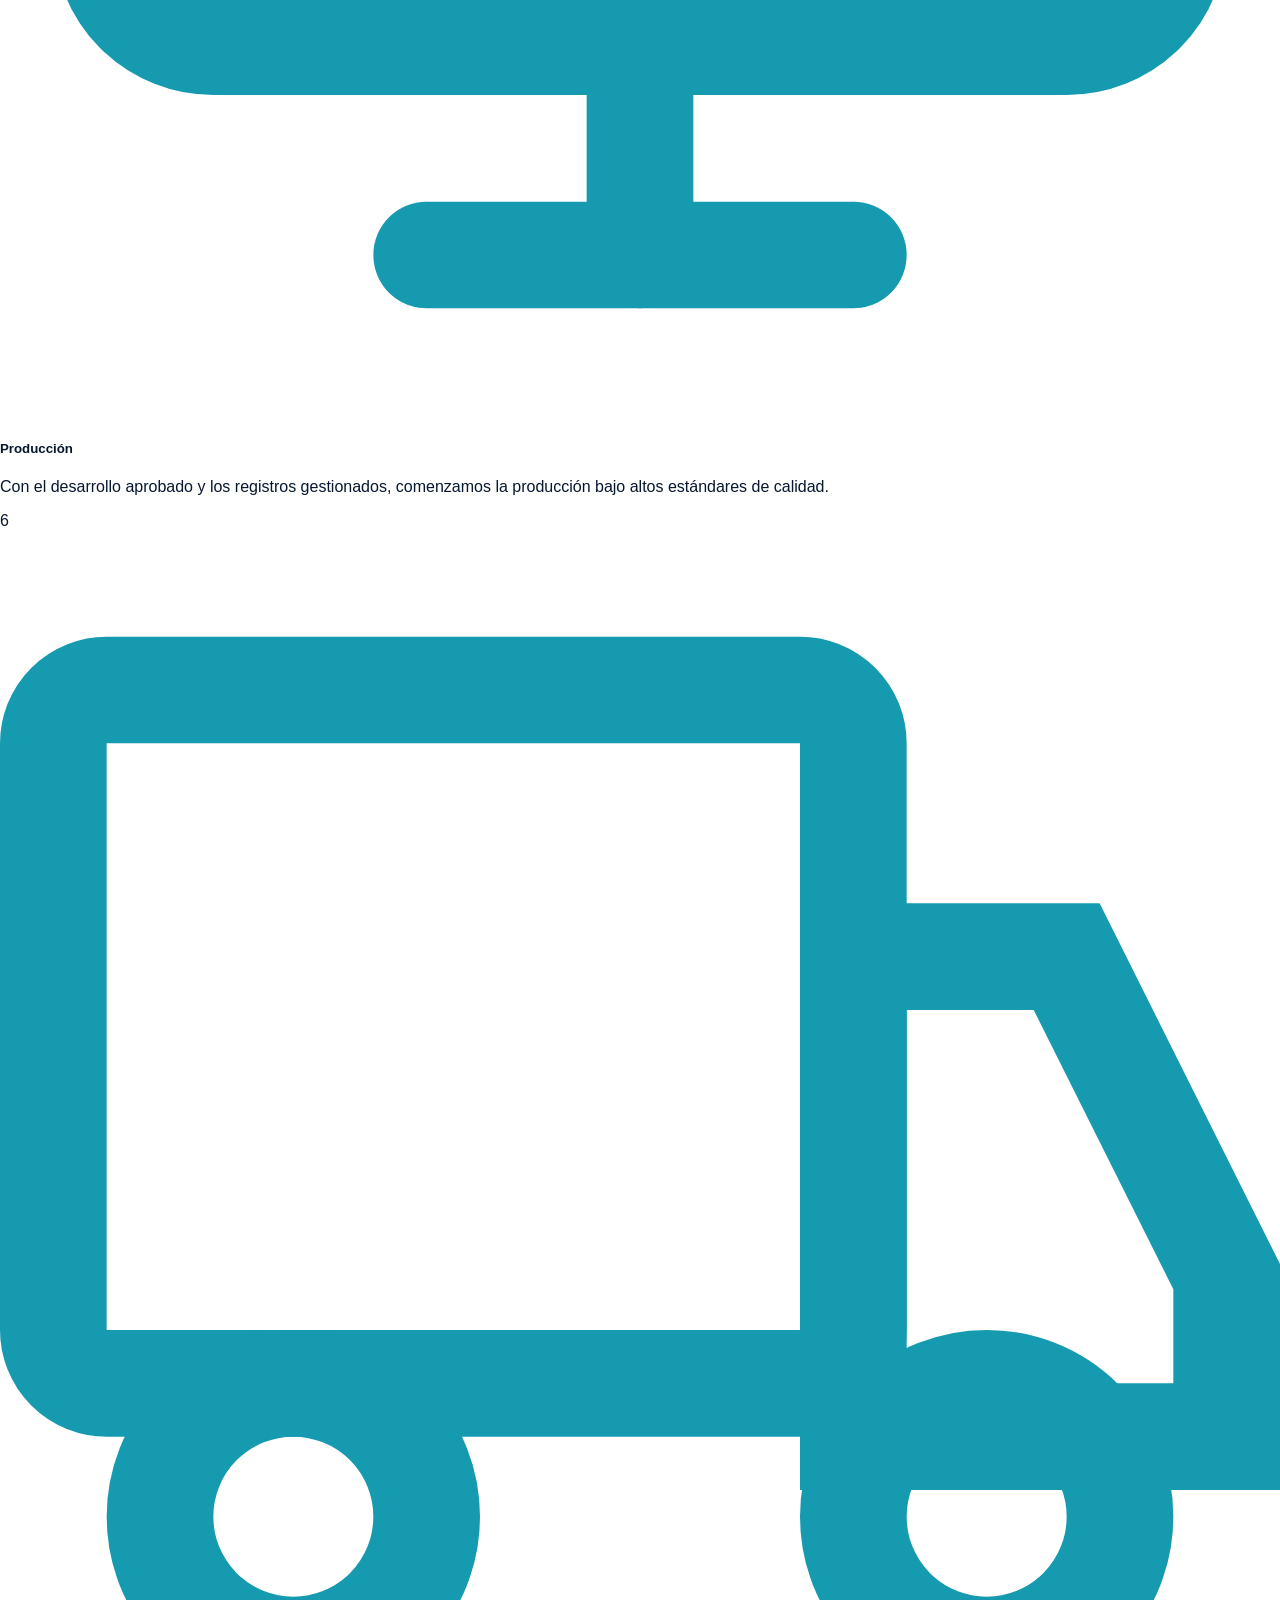
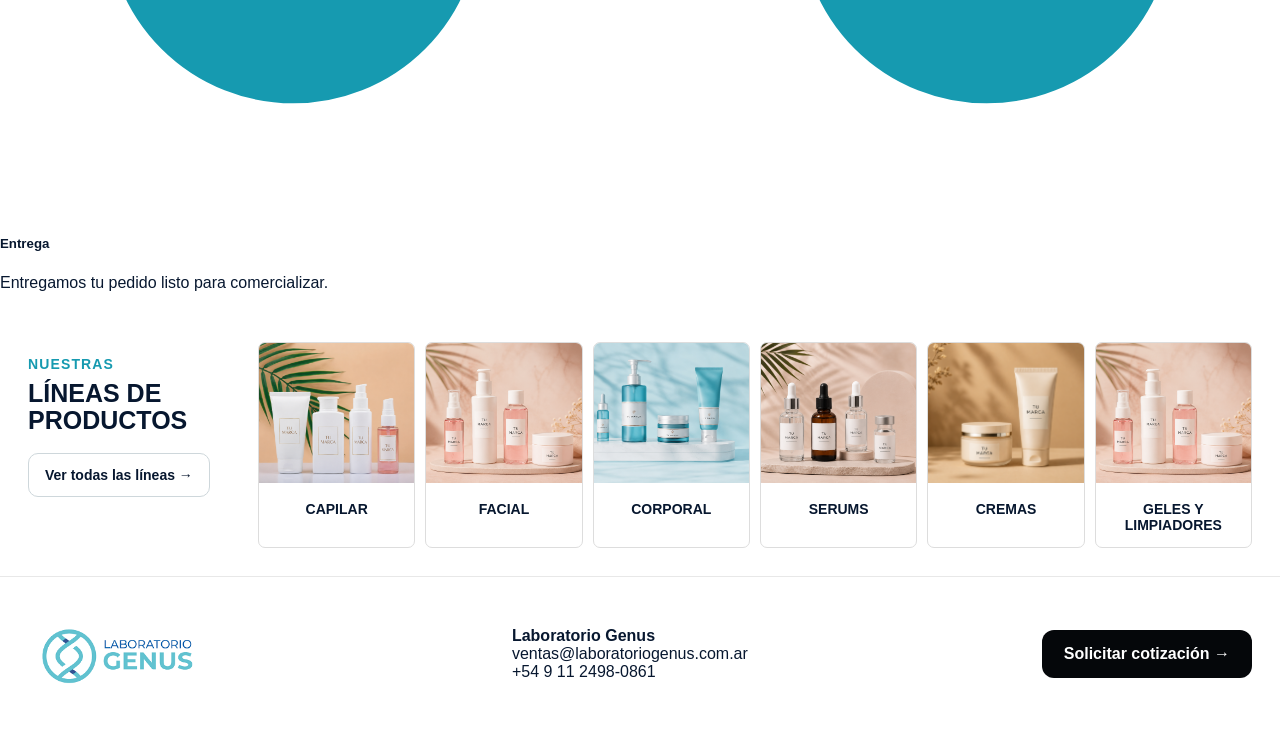
==== commit e40560f4: "Update index.html" ====
--- a/index.html
+++ b/index.html
@@ -20,7 +20,12 @@
       --border:    #dde3e8;
       --white:     #ffffff;
     }
-
+<style>
+/* Solo para Inicio */
+.nav-create-product::after {
+    top: -8px !important;
+}
+</style>
     /* ---- NAV ---- */
     .hn {
       background: #fff;
--- a/styles.css
+++ b/styles.css
@@ -8,7 +8,7 @@
 .nav-create-product::after{
     content:'NUEVO';
     position:absolute;
-    top:-8px;
+    top:-12px;
     right:-18px;
     background:#0ea5b7;
     color:white;
@@ -43,7 +43,7 @@
 .nav-create-product::after {
   content: 'NUEVO';
   position: absolute;
-  top: -14px;
+  top: -17px;
   right: -22px;
   background: #5cc6d2;
   color: white;
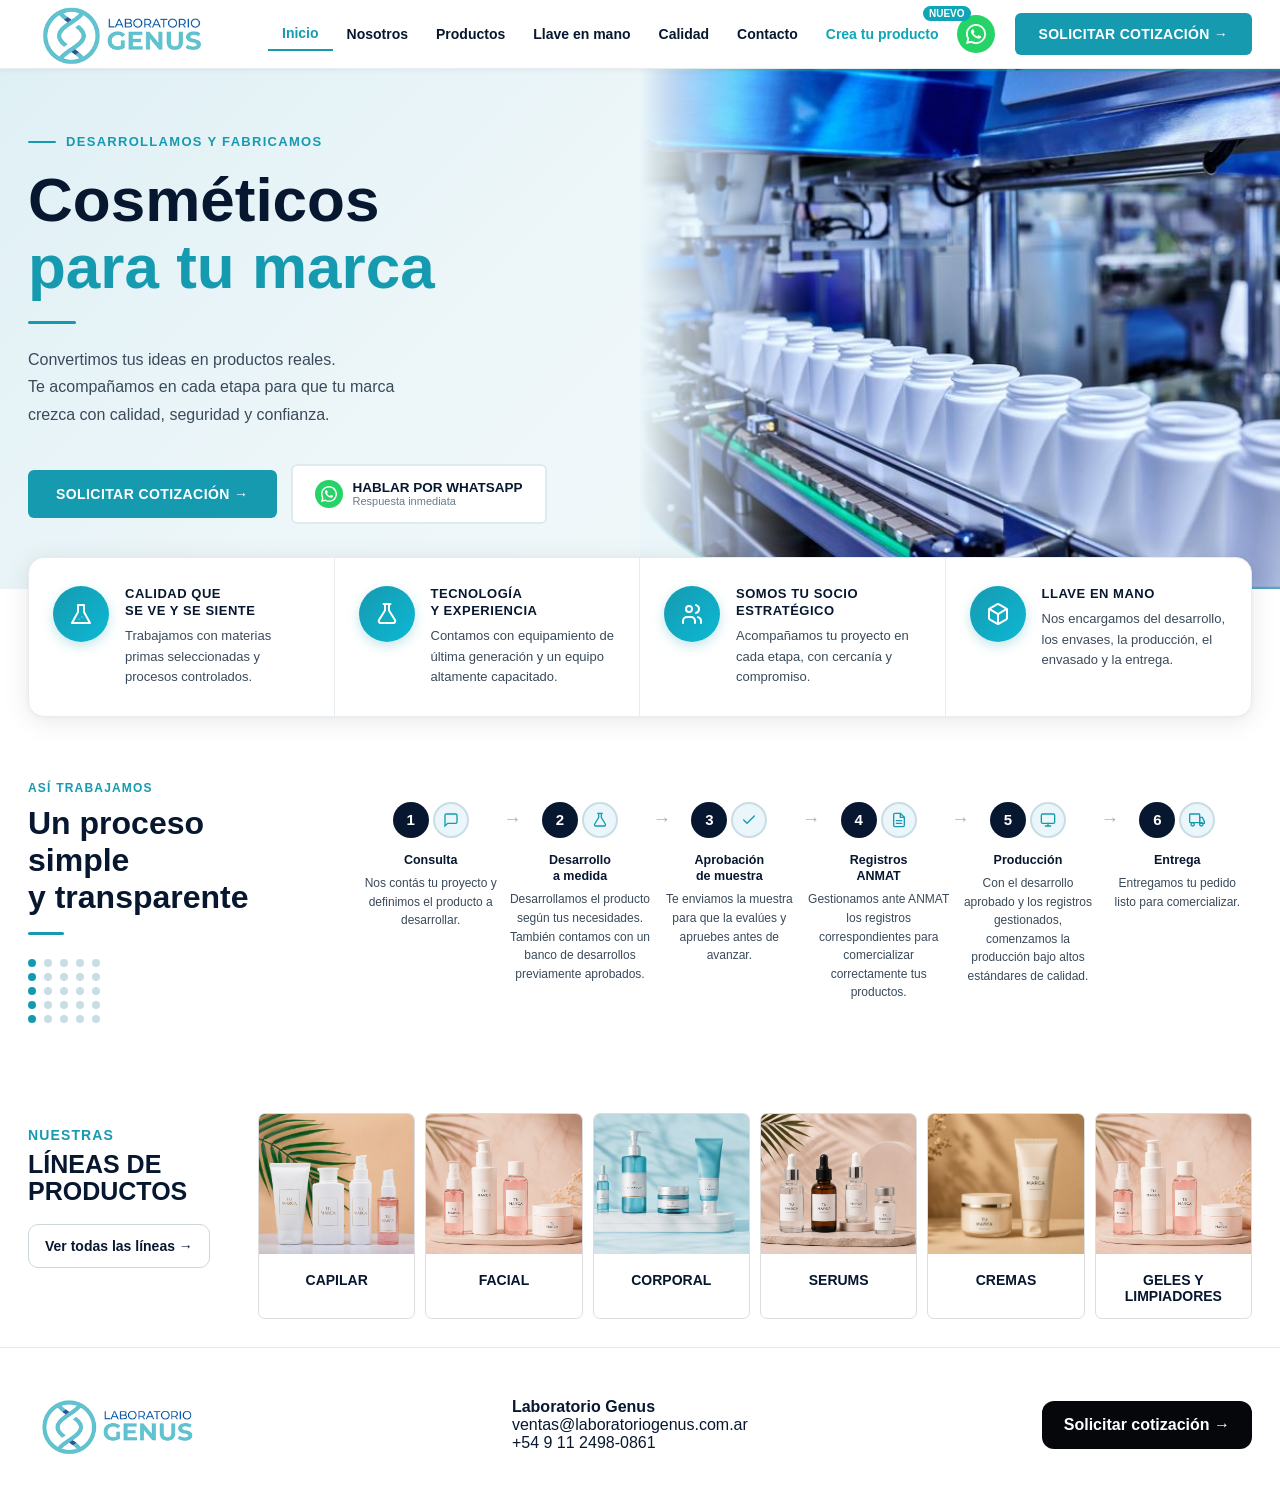
==== commit 24f1538a: "Update index.html" ====
--- a/index.html
+++ b/index.html
@@ -19,13 +19,7 @@
       --light-bg:  #eaf6f9;
       --border:    #dde3e8;
       --white:     #ffffff;
-    }
-<style>
-/* Solo para Inicio */
-.nav-create-product::after {
-    top: -8px !important;
-}
-</style>
+
     /* ---- NAV ---- */
     .hn {
       background: #fff;
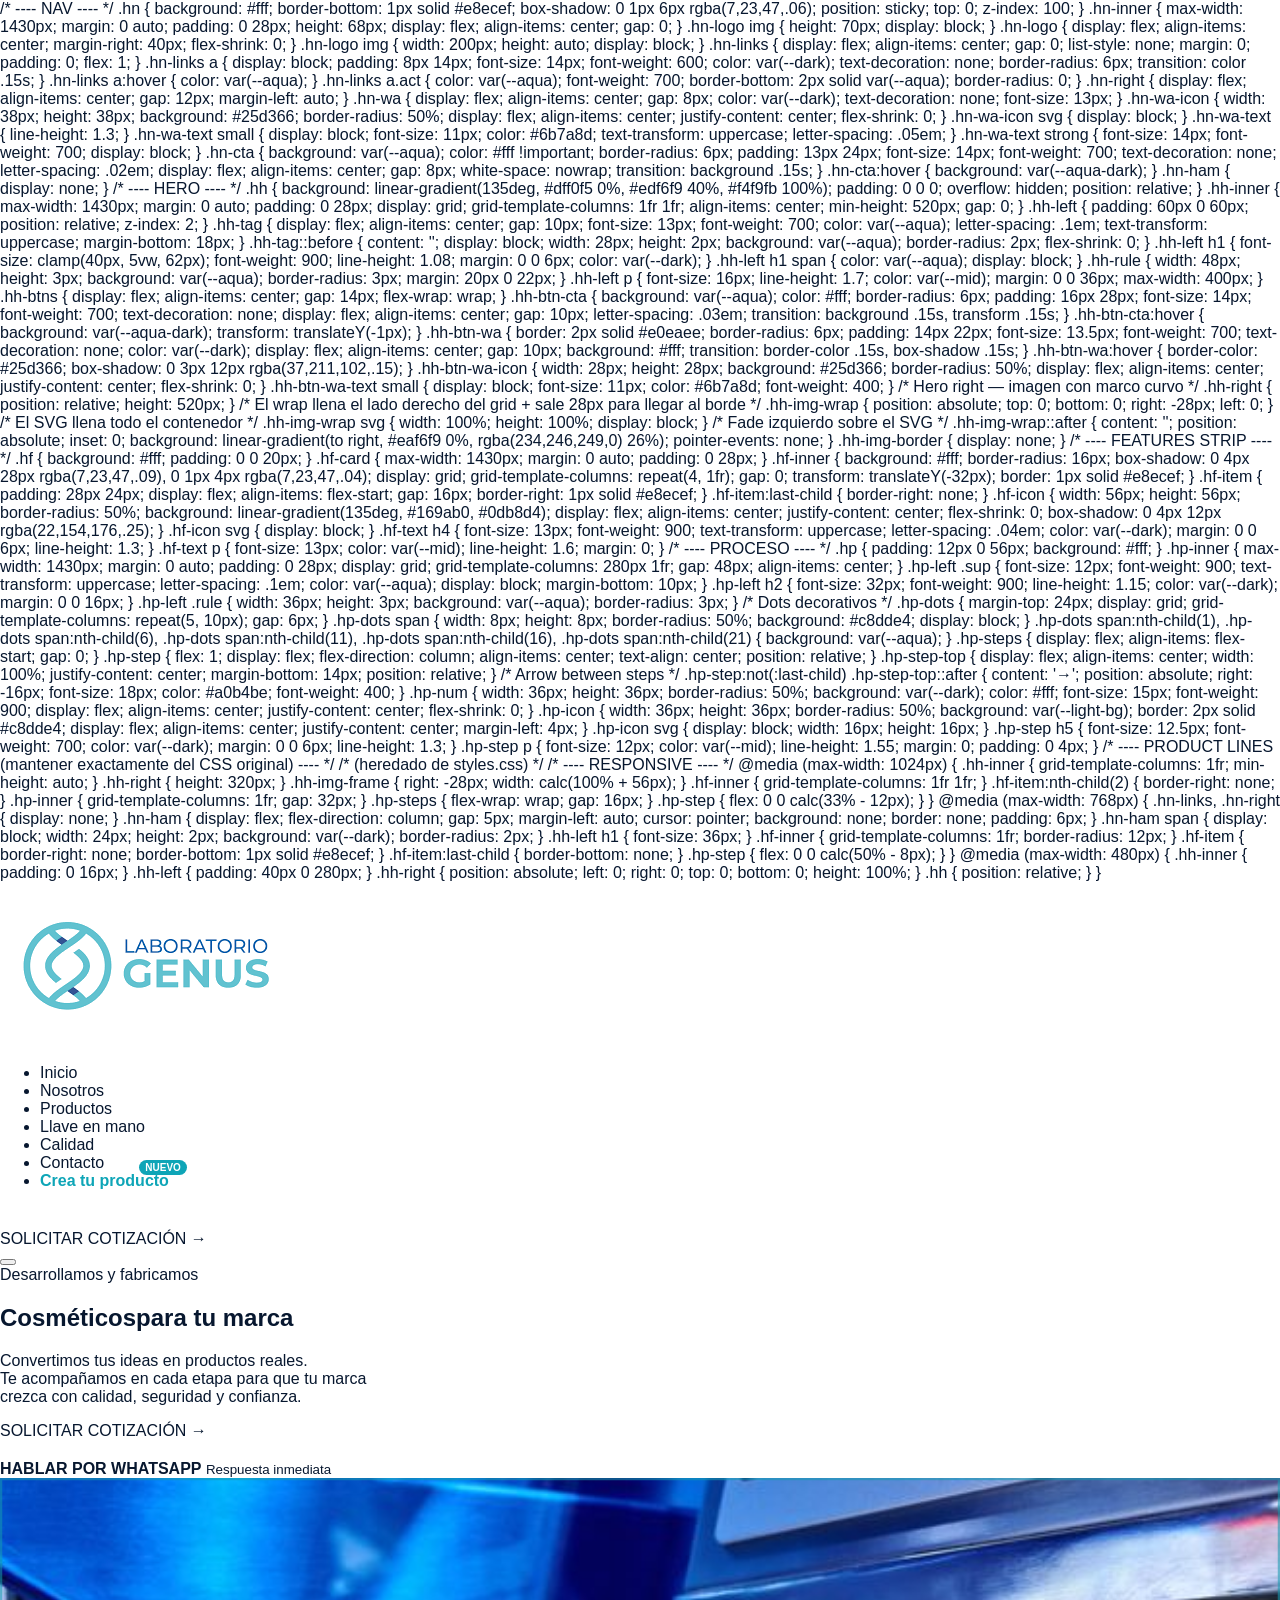
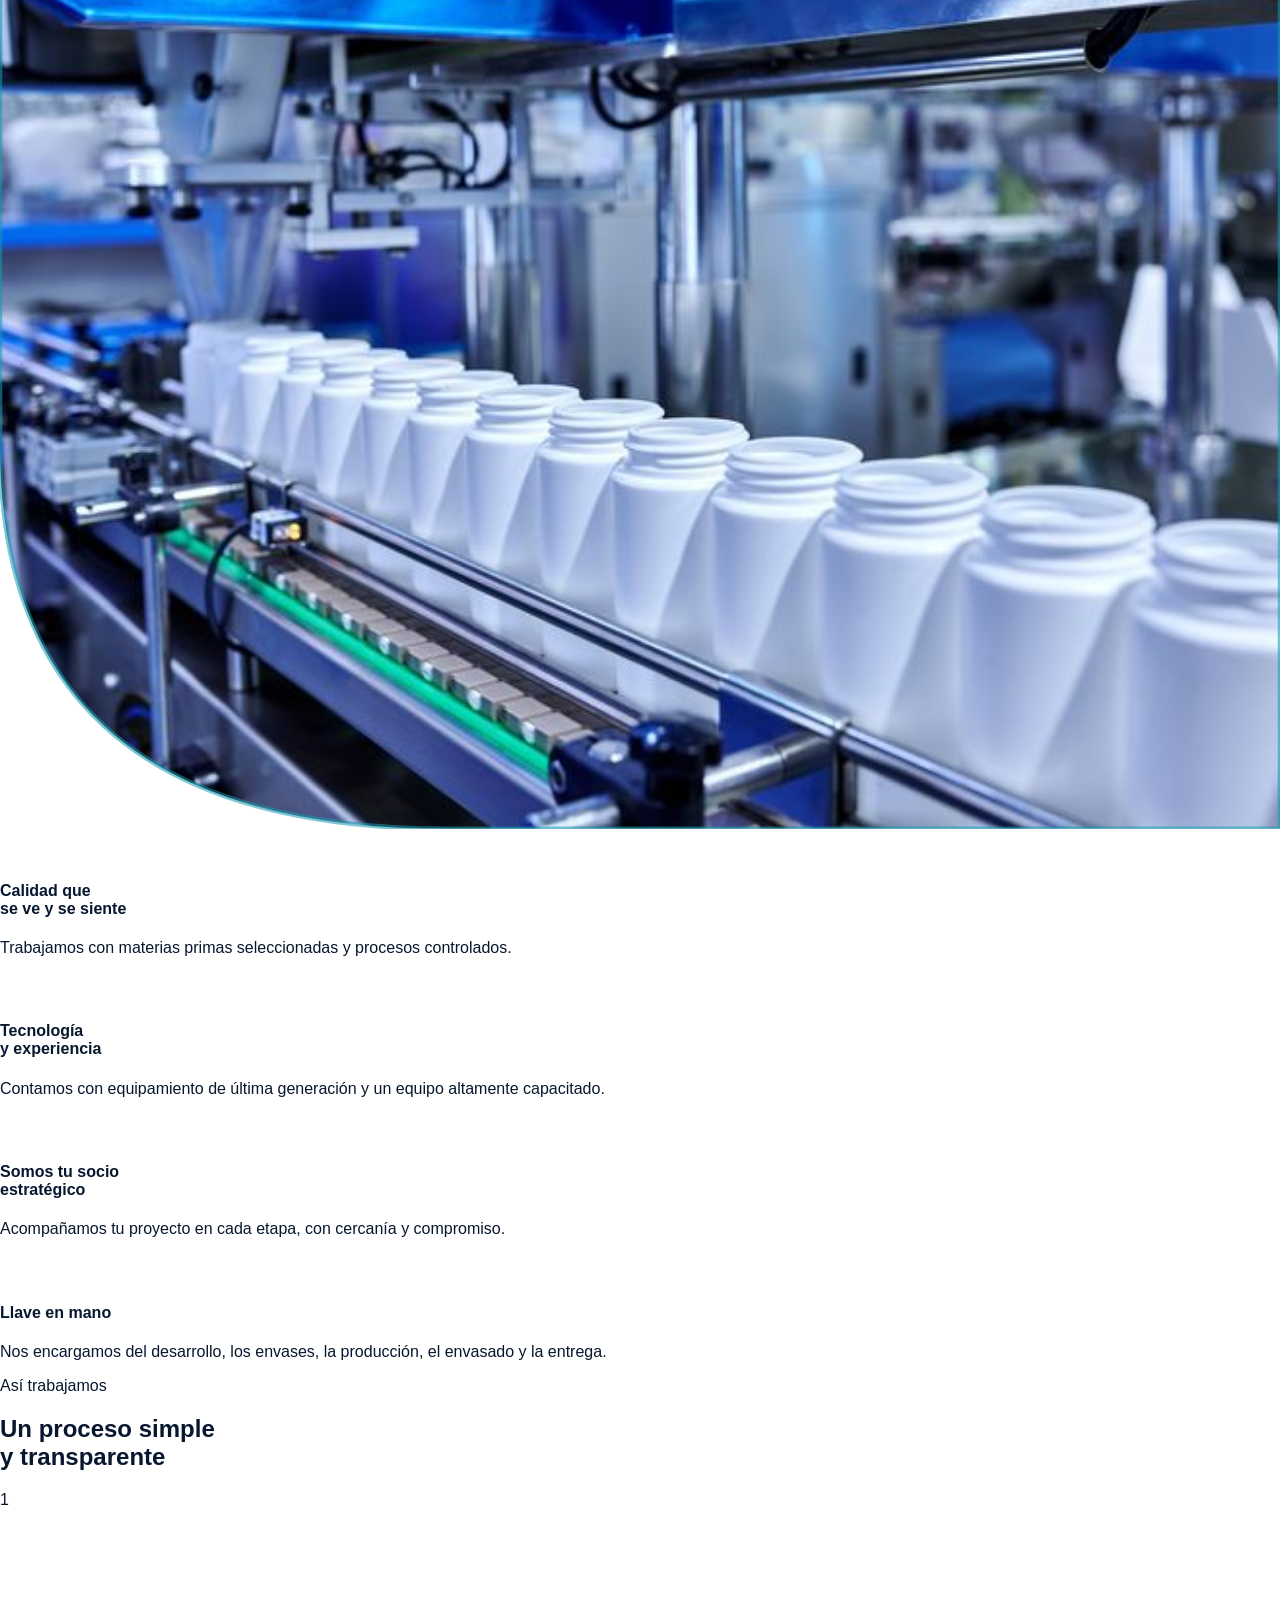
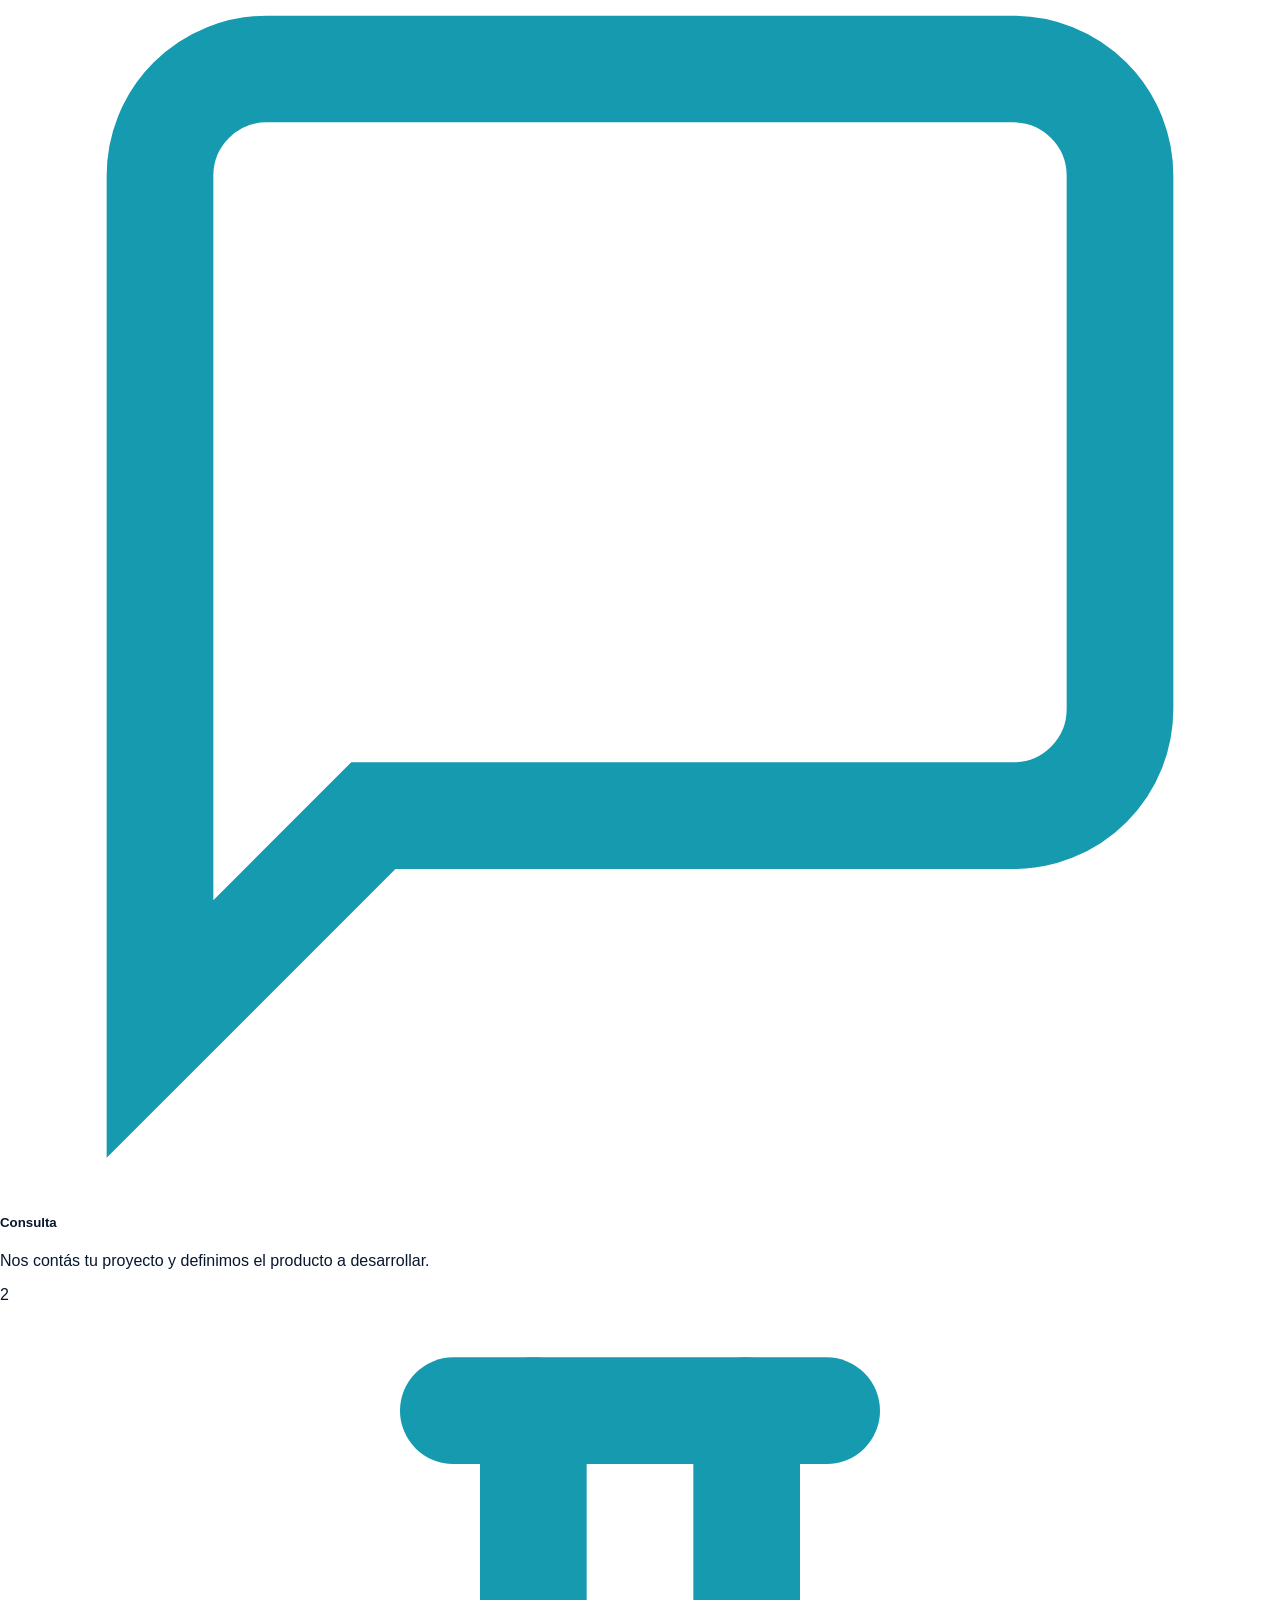
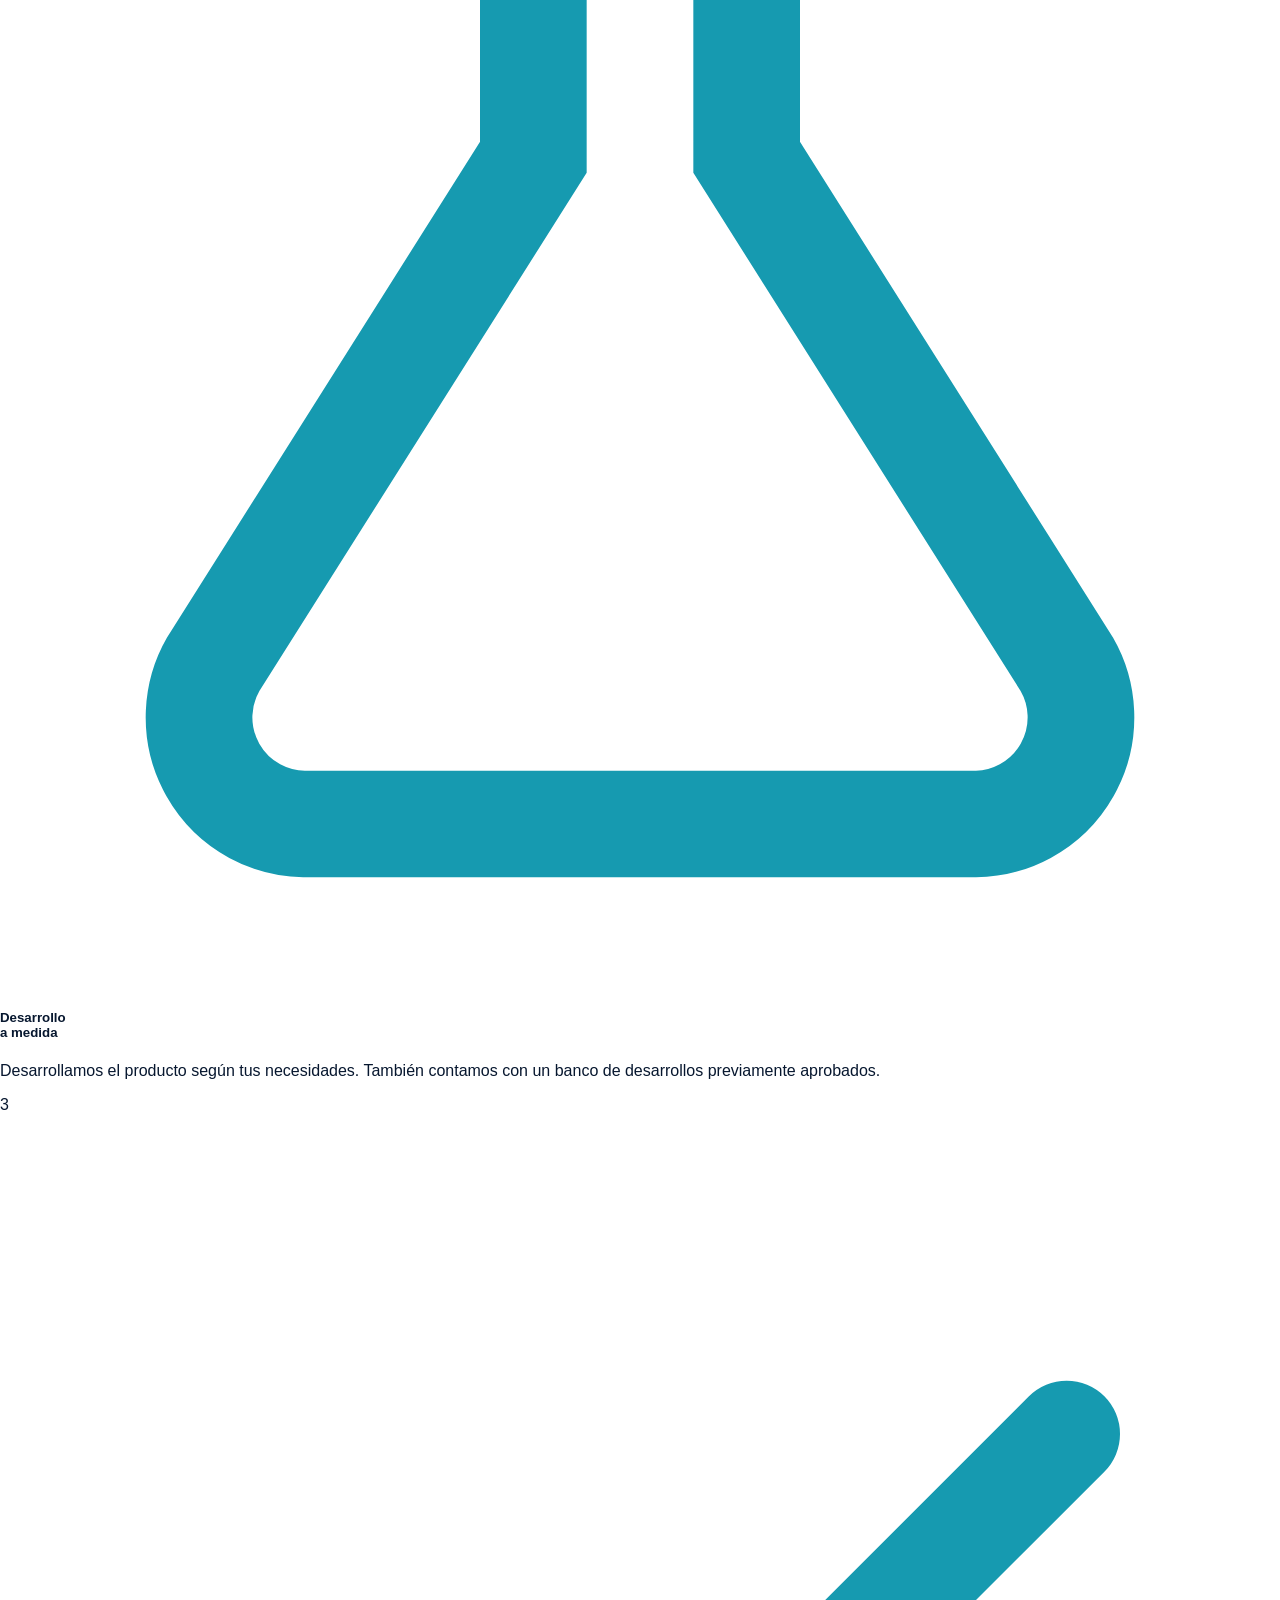
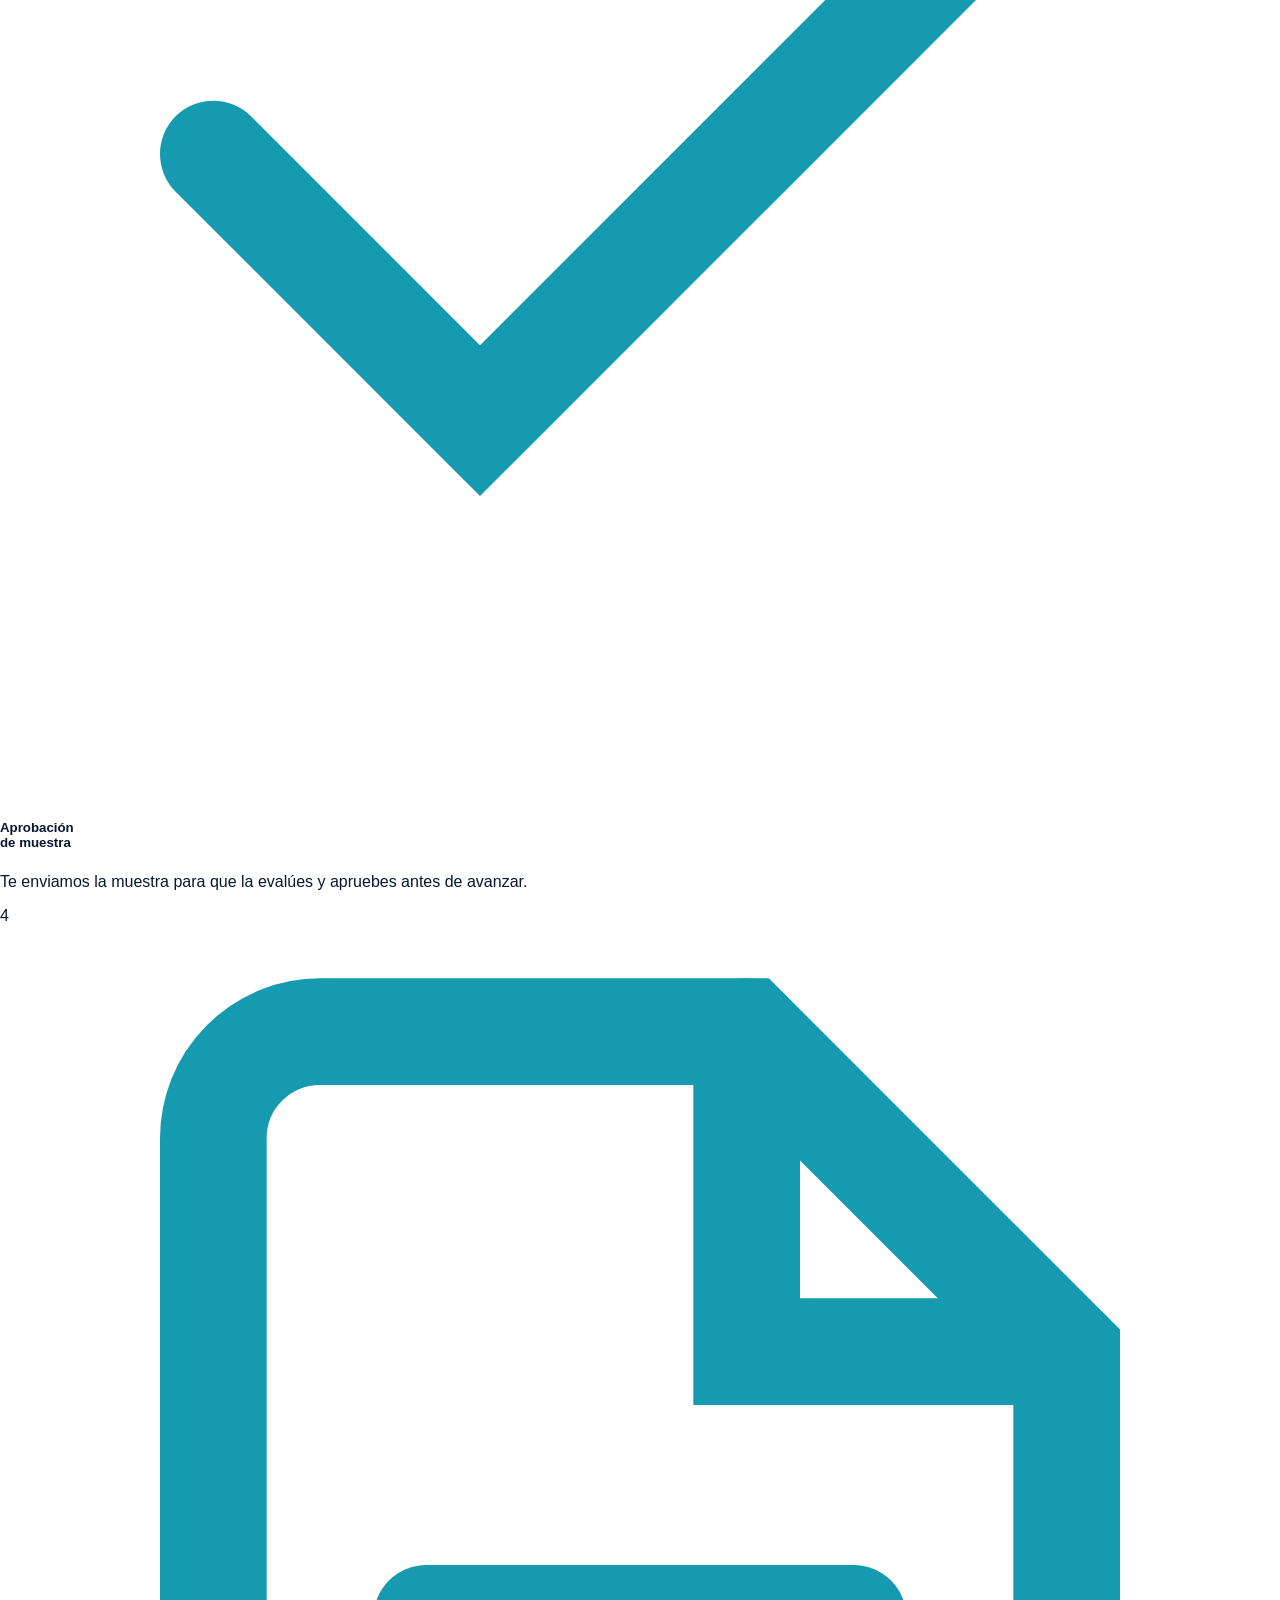
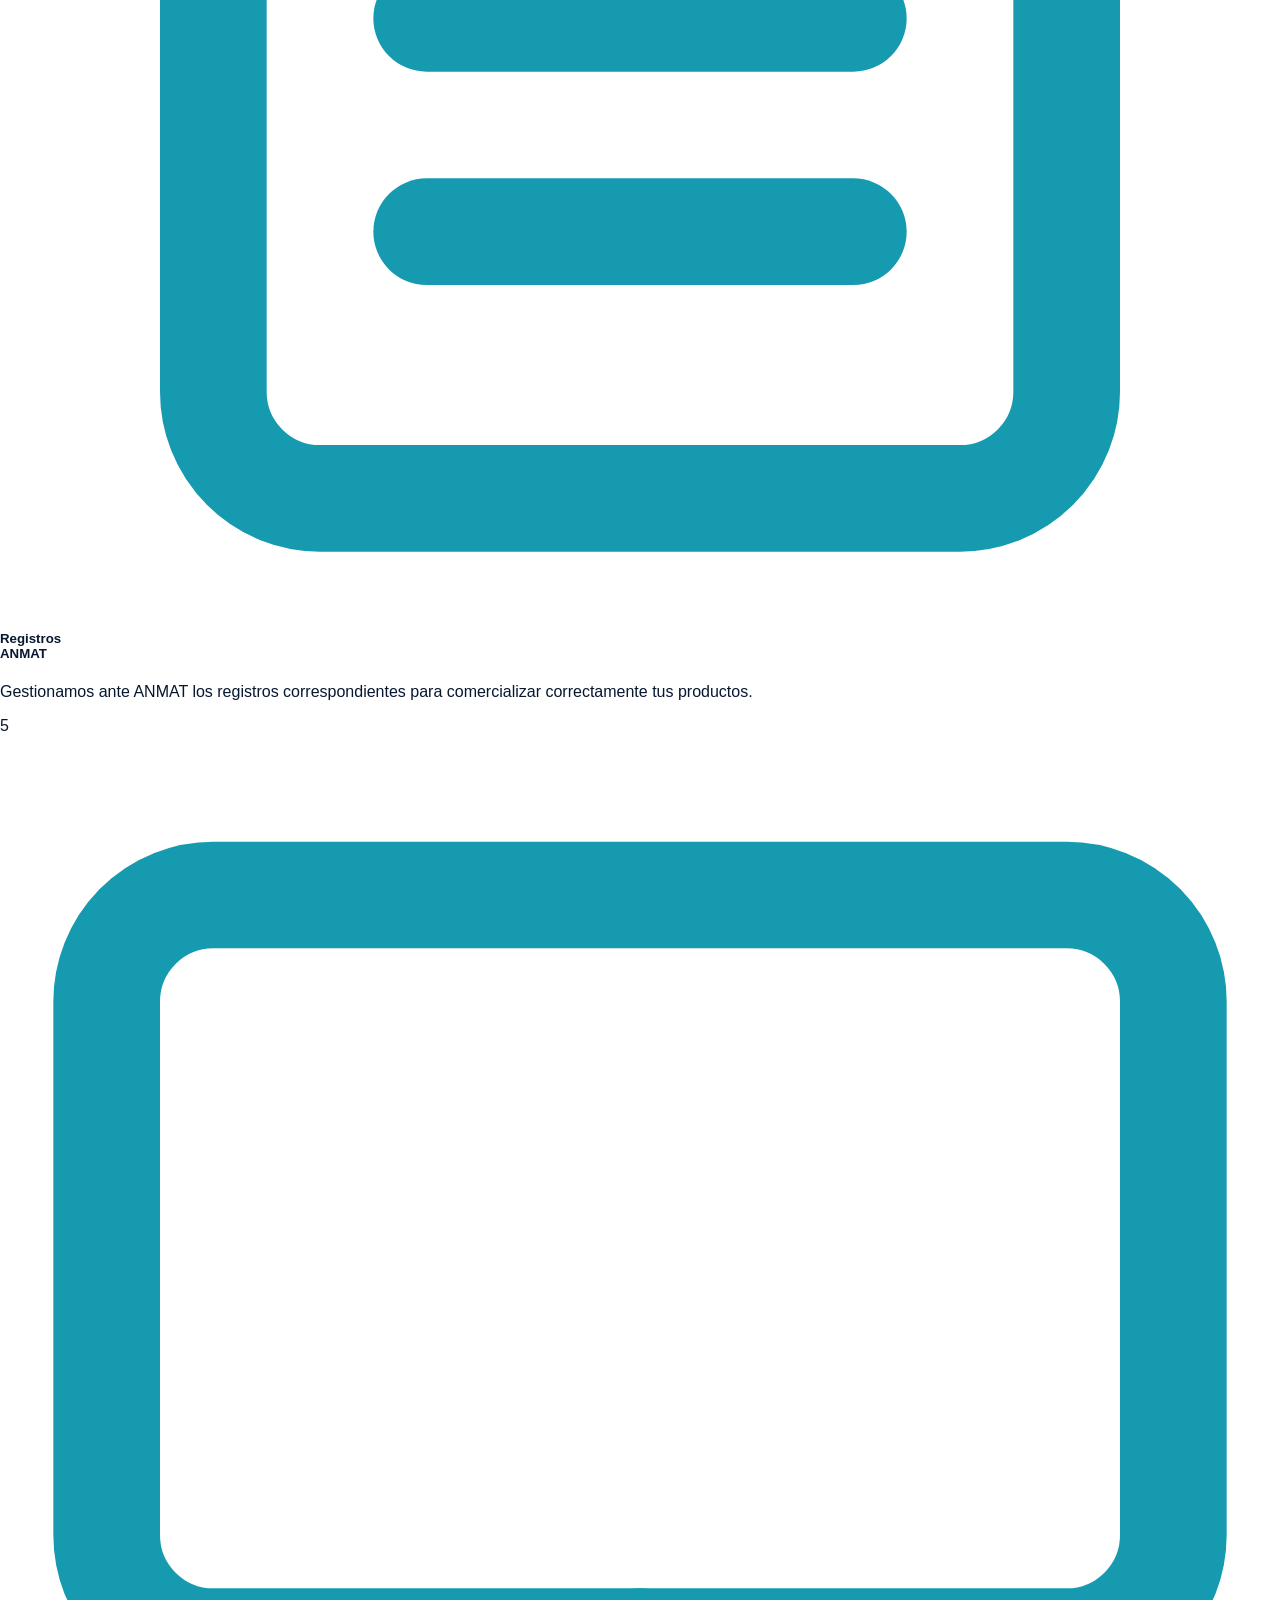
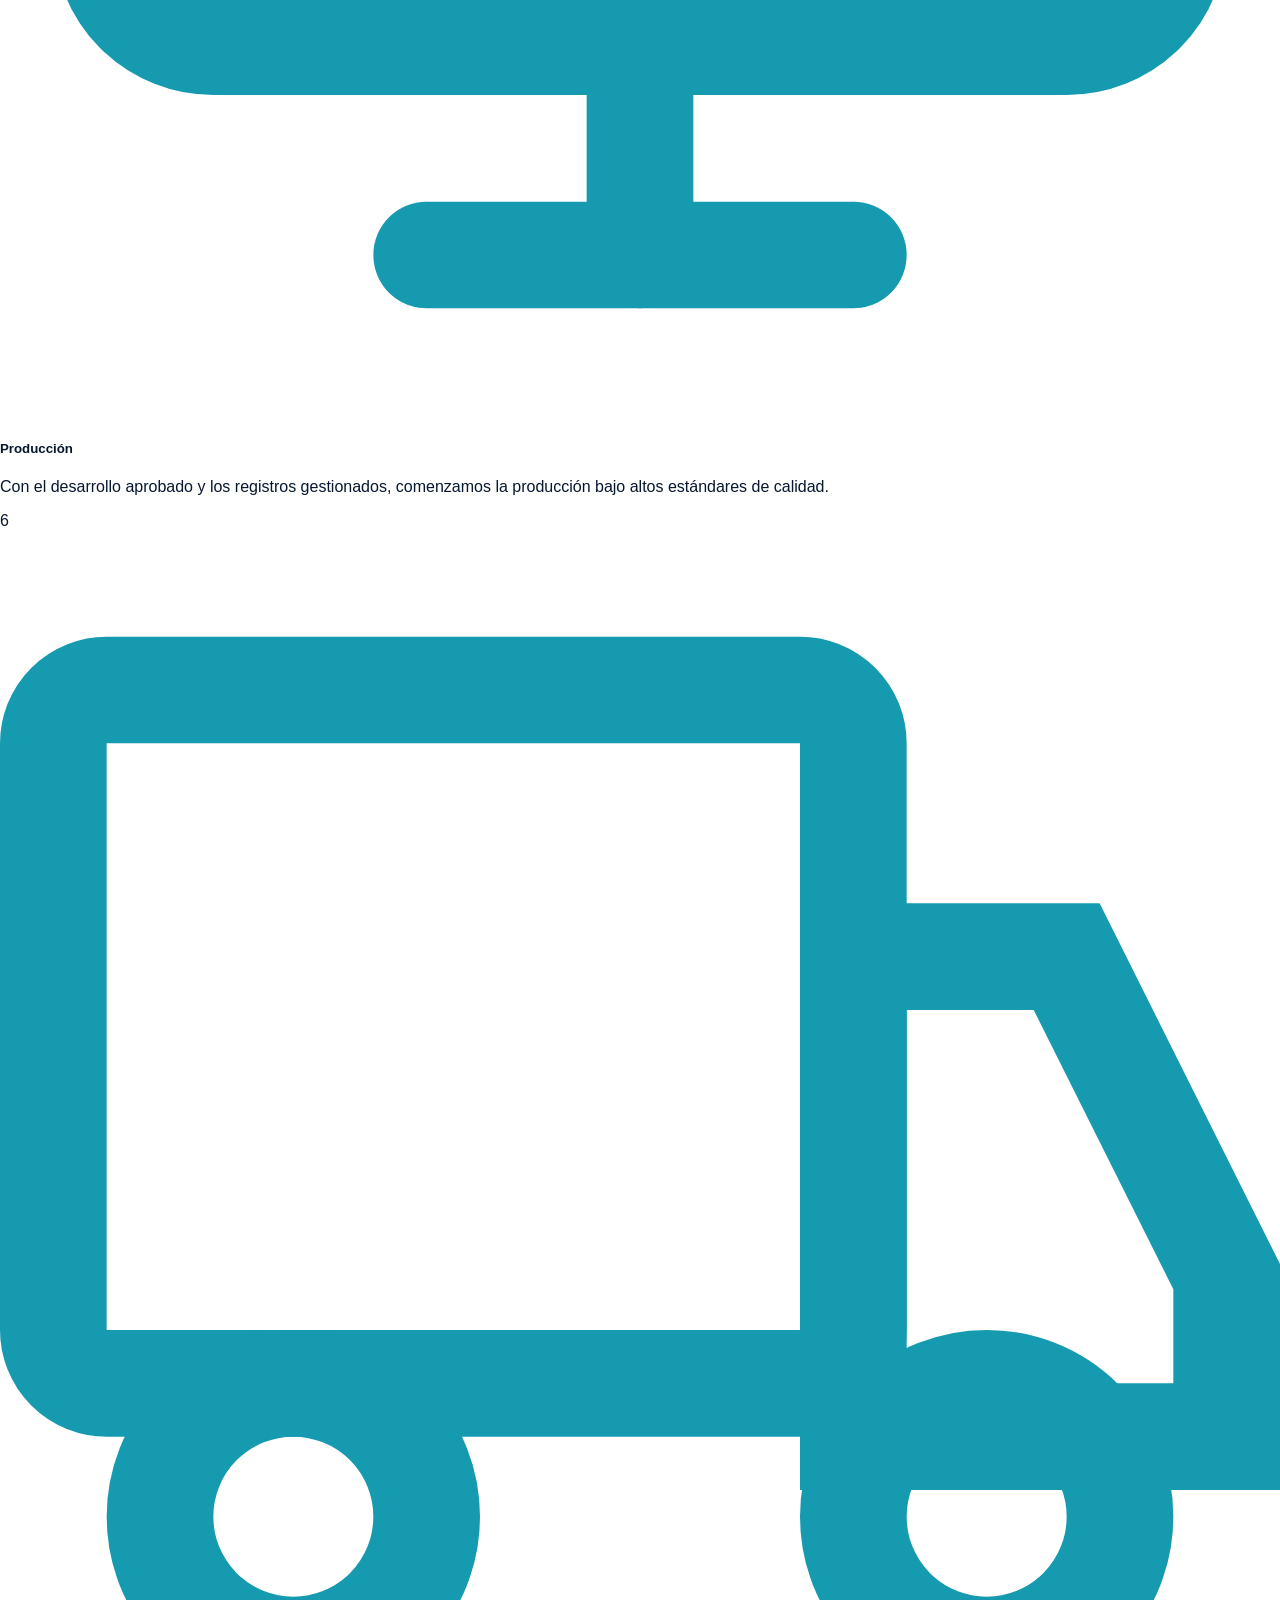
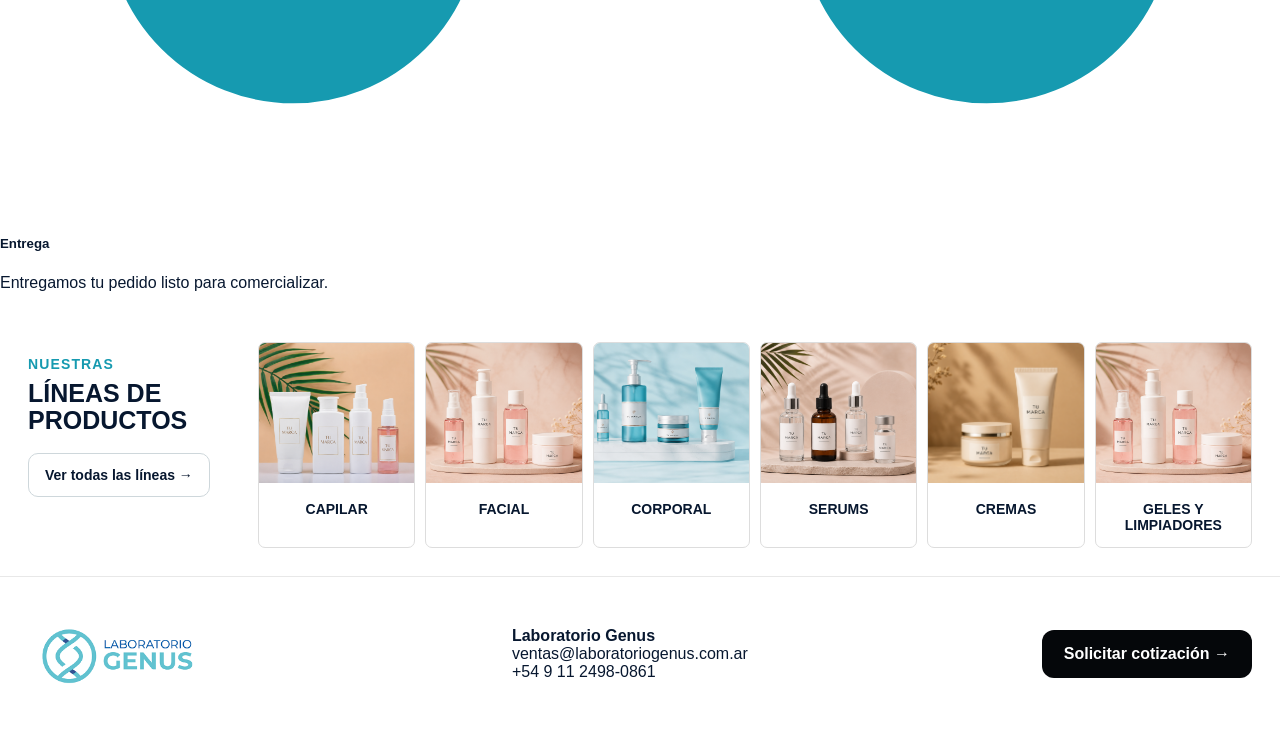
==== commit 9db559dd: "Update index.html" ====
--- a/index.html
+++ b/index.html
@@ -19,7 +19,11 @@
       --light-bg:  #eaf6f9;
       --border:    #dde3e8;
       --white:     #ffffff;
-
+<style>
+body .nav-create-product::after {
+    top: -8px !important;
+}
+</style>
     /* ---- NAV ---- */
     .hn {
       background: #fff;
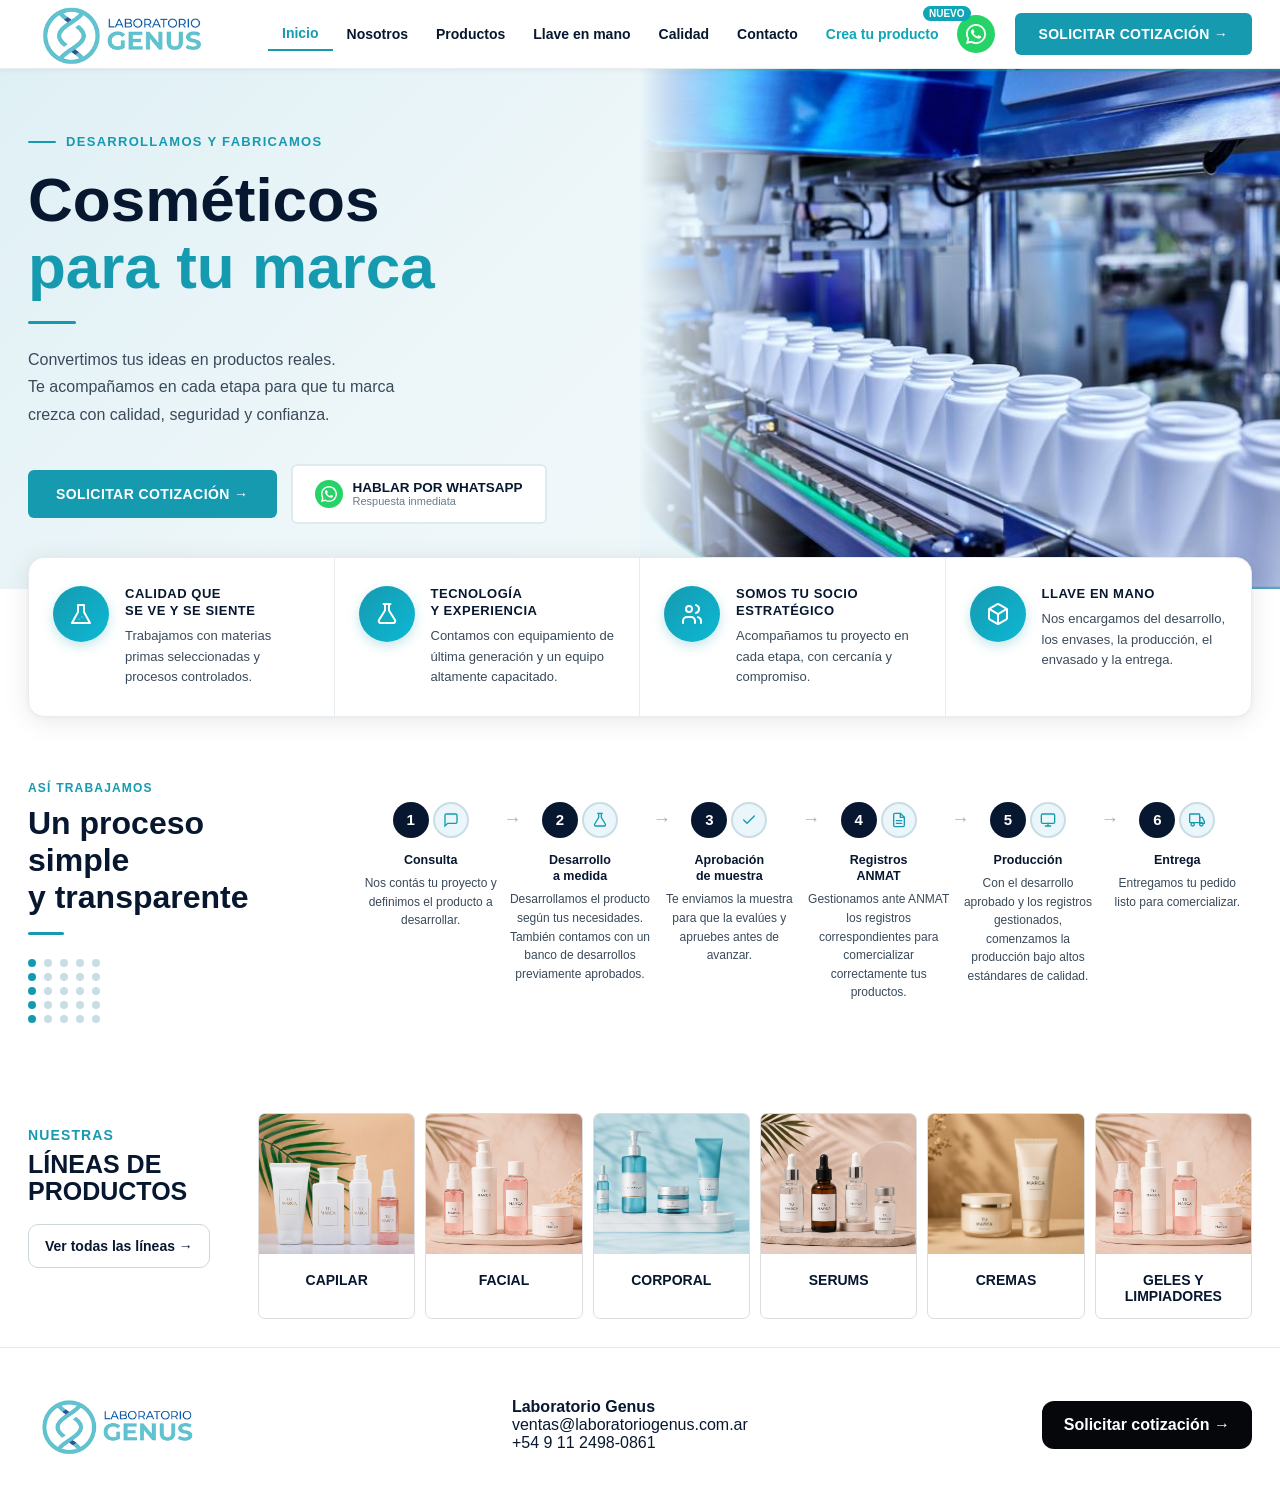
==== commit f5d0ff5b: "Update index.html" ====
--- a/index.html
+++ b/index.html
@@ -19,11 +19,7 @@
       --light-bg:  #eaf6f9;
       --border:    #dde3e8;
       --white:     #ffffff;
-<style>
-body .nav-create-product::after {
-    top: -8px !important;
-}
-</style>
+
     /* ---- NAV ---- */
     .hn {
       background: #fff;
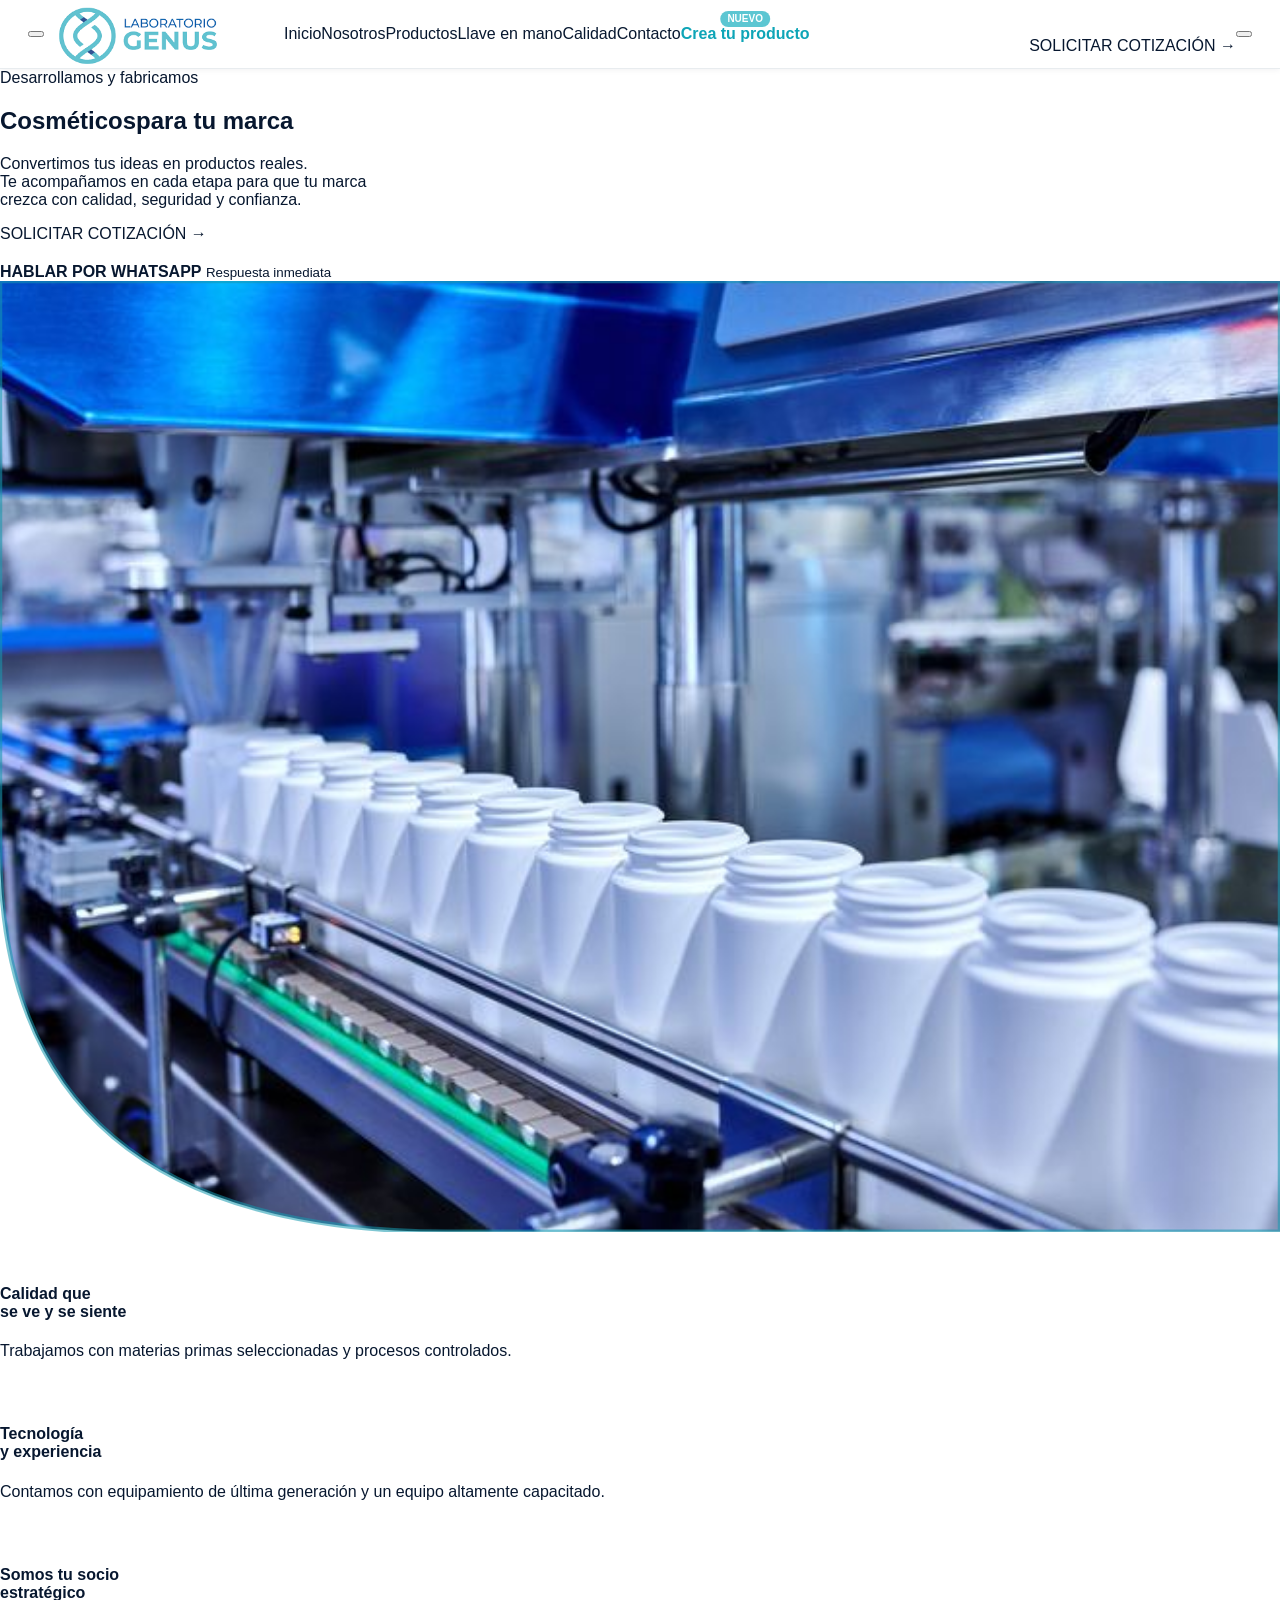
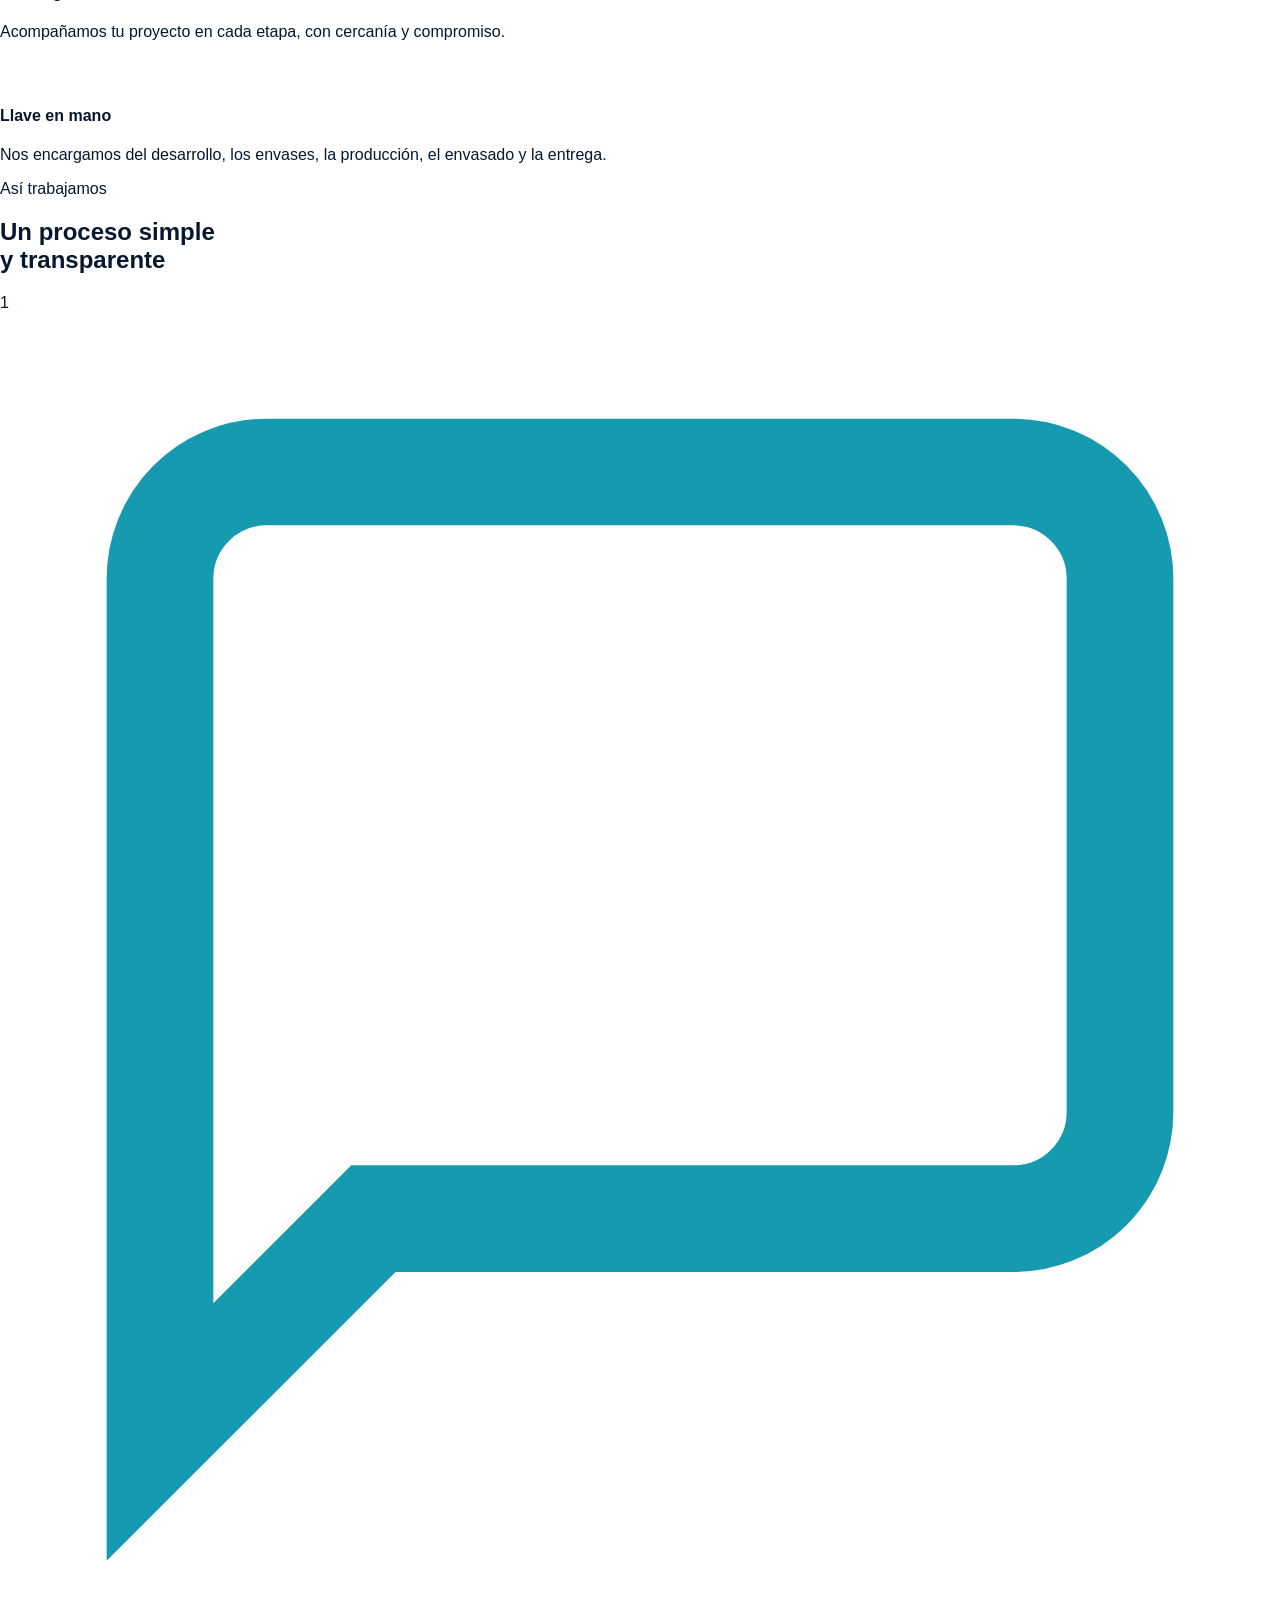
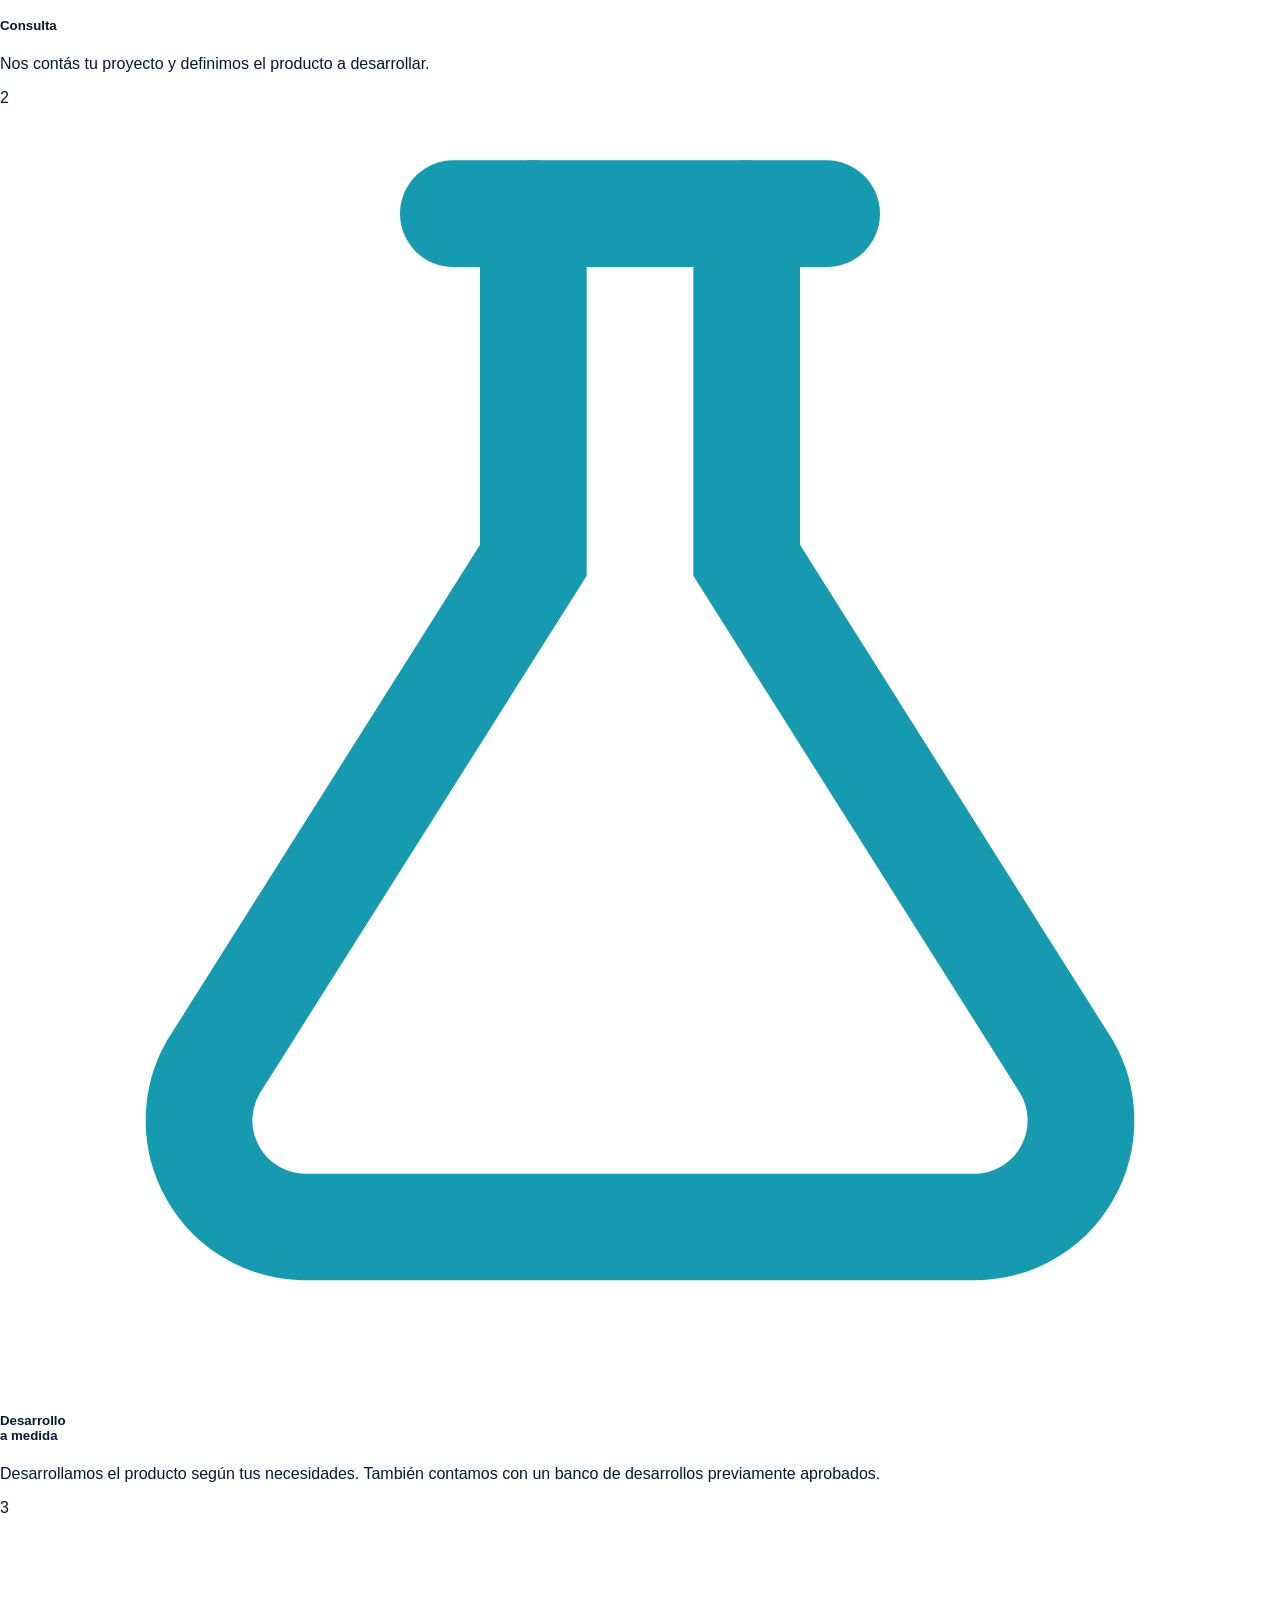
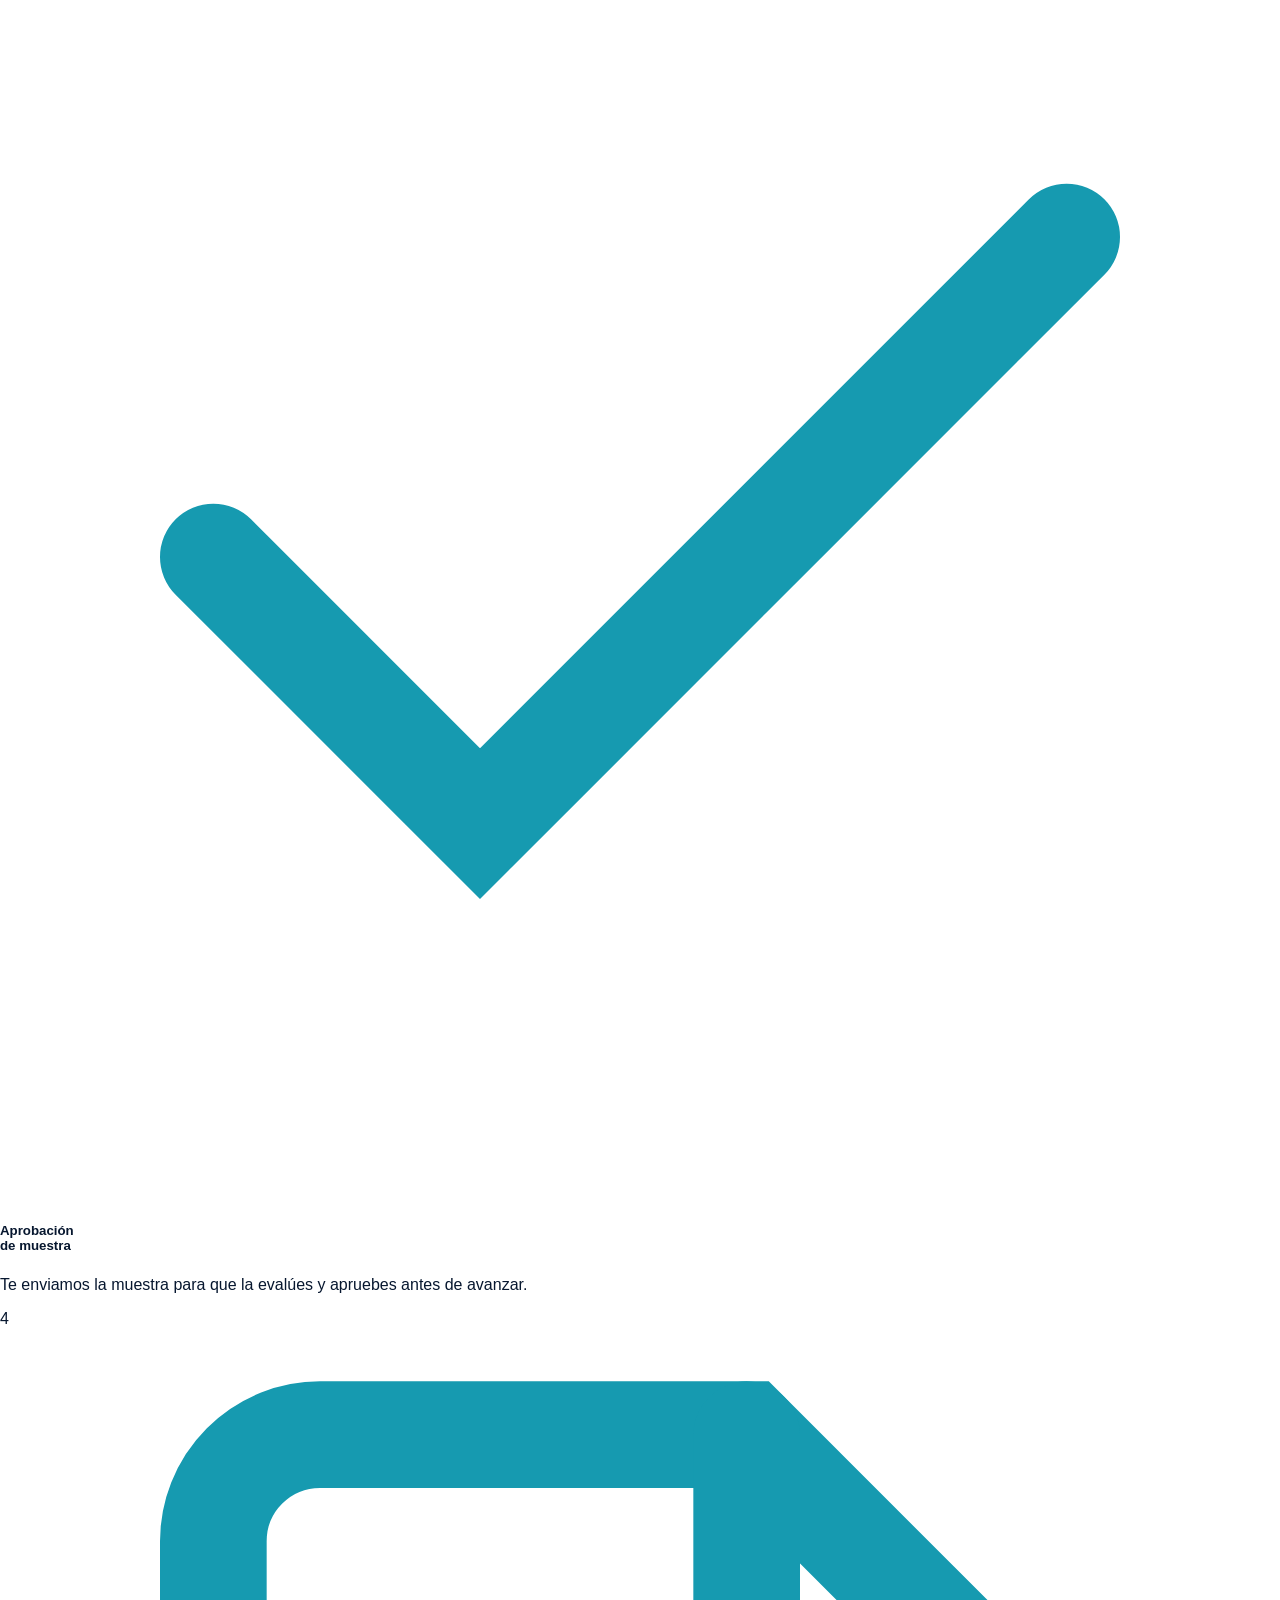
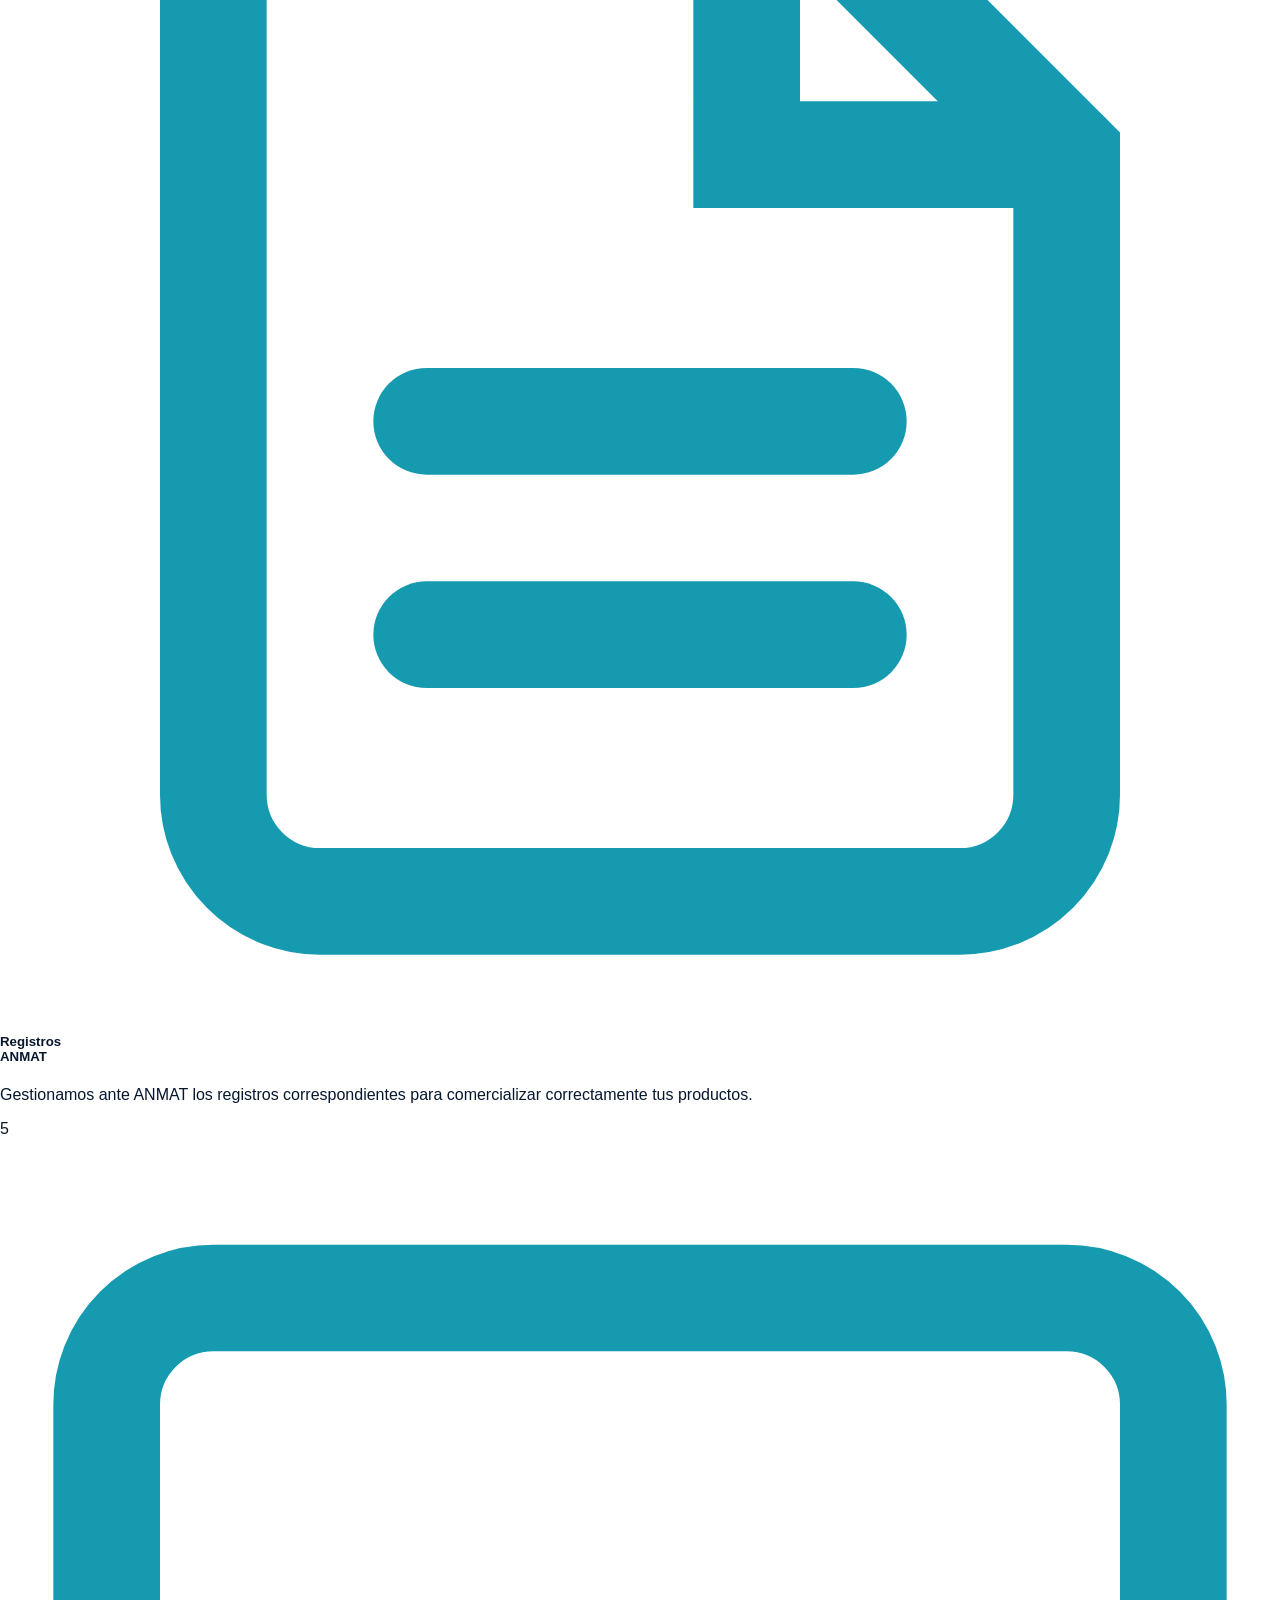
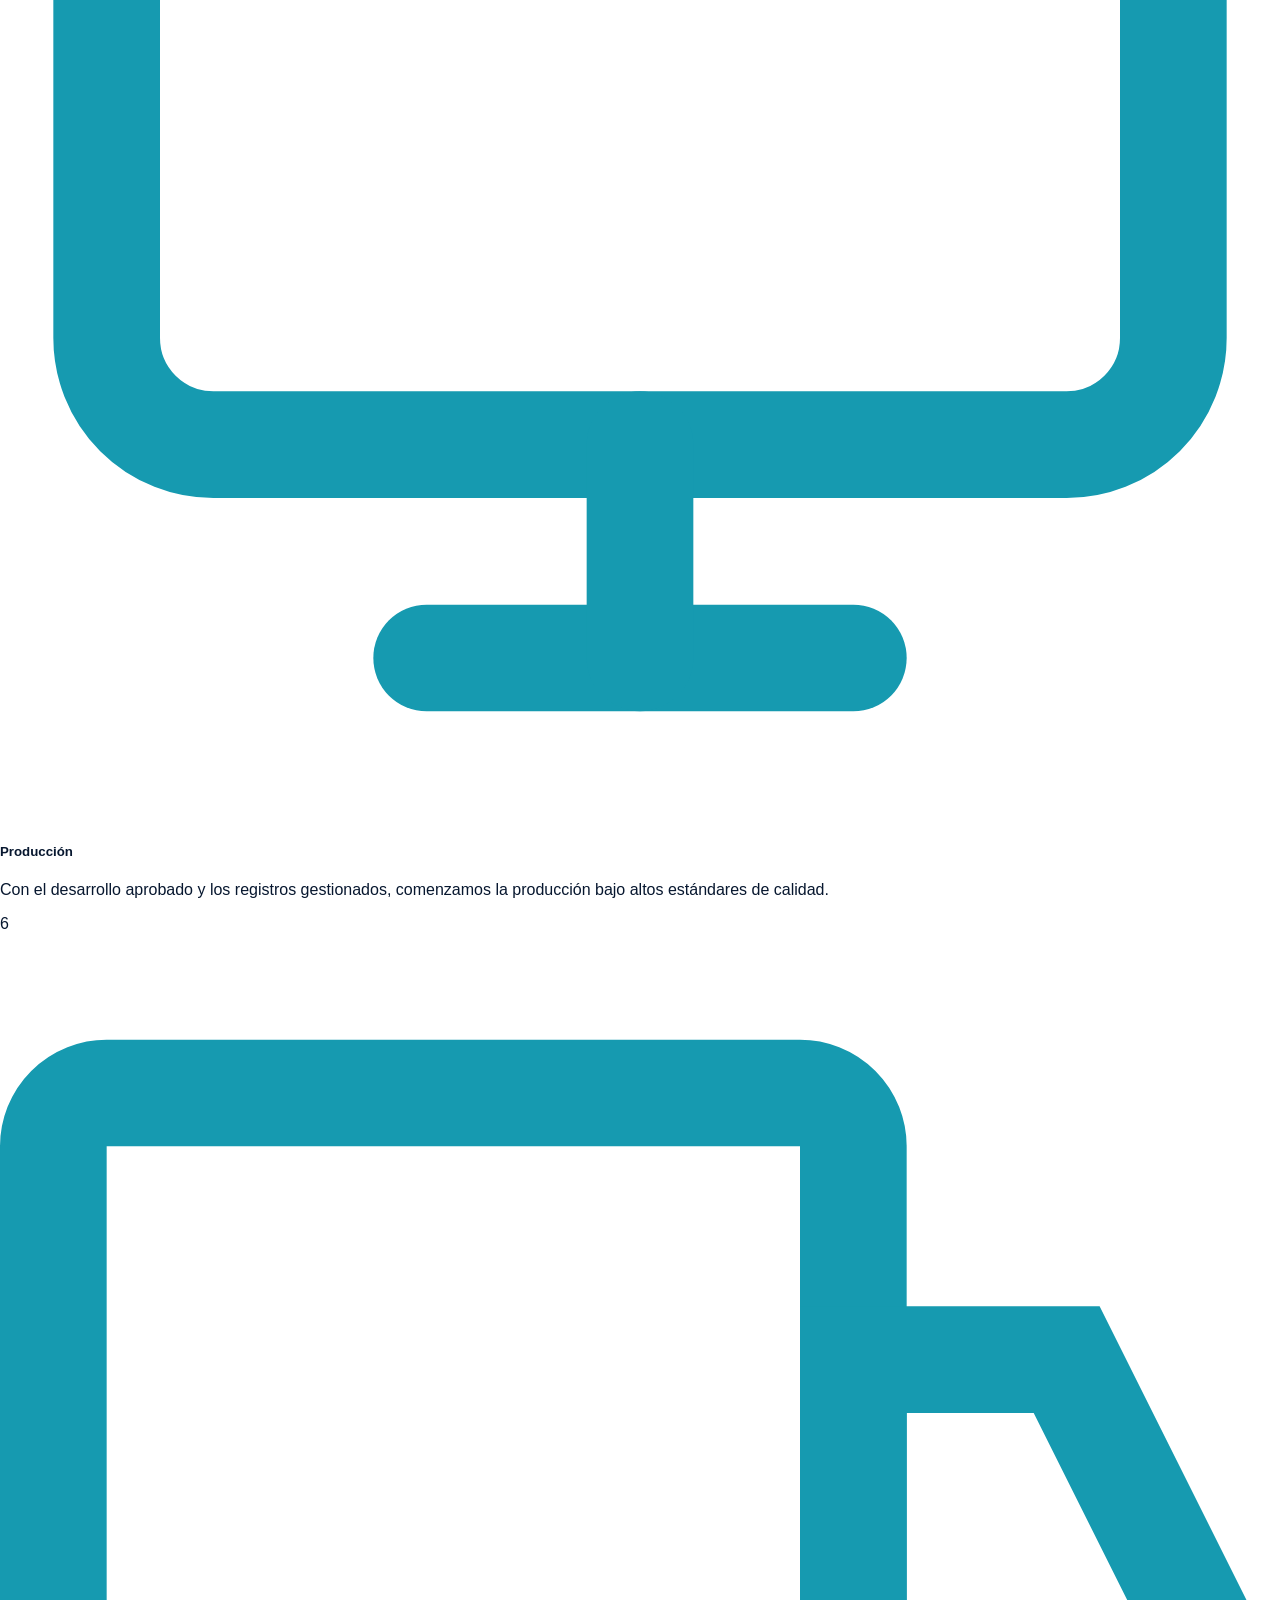
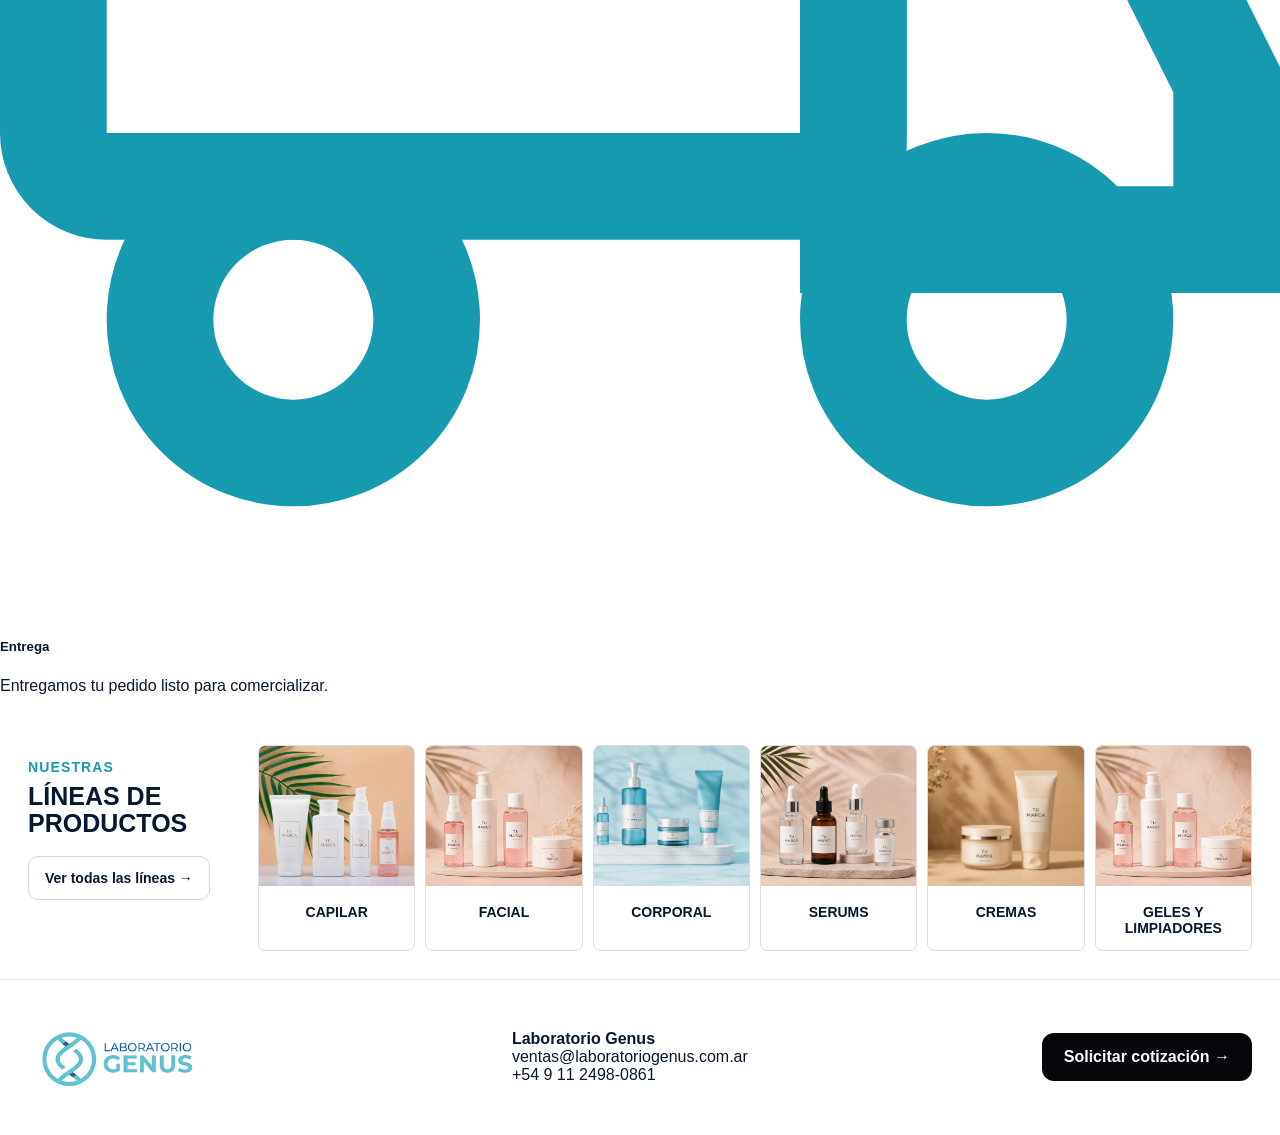
==== commit 458c6673: "Update index.html" ====
--- a/index.html
+++ b/index.html
@@ -58,6 +58,12 @@
       padding: 0;
       flex: 1;
     }
+      <section class="mobile-home" style="display:none;">
+  <h1>Desarrollamos y fabricamos cosméticos para tu marca</h1>
+  <p>Te acompañamos desde la idea inicial hasta el producto terminado, con desarrollo, fabricación, envasado y asesoramiento técnico.</p>
+  <a href="cotizador.html">Solicitar cotización →</a>
+  <a href="desarrolla-tu-producto.html">Crear mi producto</a>
+</section>
     .hn-links a {
       display: block;
       padding: 8px 14px;
@@ -477,6 +483,11 @@
 <!-- ============ NAV ============ -->
 <nav class="hn">
   <div class="hn-inner">
+    <button class="hn-ham" id="ham" aria-label="Menú">
+  <span></span>
+  <span></span>
+  <span></span>
+</button>
     <a class="hn-logo" href="index.html">
       <img src="assets/logo-genus.png" alt="Laboratorio Genus">
     </a>
--- a/styles.css
+++ b/styles.css
@@ -1,33 +1,40 @@
 *{box-sizing:border-box}body{margin:0;font-family:Arial,Helvetica,sans-serif;background:#fff;color:#07172f}a{text-decoration:none;color:inherit}.exact-home{width:100%;background:#fff}.home-shot-wrap{position:relative;width:100%;max-width:1536px;margin:0 auto}.home-shot{display:block;width:100%;height:auto}.hotspot{position:absolute;display:block;z-index:5}.logo{left:3.3%;top:1.5%;width:15%;height:8%}.nav-inicio{left:23%;top:4.5%;width:4%;height:4%}.nav-nosotros{left:27%;top:4.5%;width:5%;height:4%}.nav-servicios{left:33%;top:4.5%;width:5%;height:4%}.nav-productos{left:39%;top:4.5%;width:5%;height:4%}.nav-llave{left:46%;top:4.5%;width:8%;height:4%}.nav-calidad{left:55%;top:4.5%;width:5%;height:4%}.nav-contacto{left:60%;top:4.5%;width:5%;height:4%}.whatsapp-top{left:67.5%;top:2.4%;width:14%;height:6.5%}.btn-cotizar-top{left:82.6%;top:2.2%;width:14.5%;height:6.5%}.btn-cotizar-hero{left:3.7%;top:50.2%;width:15.5%;height:5.8%}.whatsapp-hero{left:21.6%;top:50.2%;width:16.9%;height:5.8%}.container{width:min(1430px,calc(100% - 56px));margin:0 auto}.product-lines{padding:34px 0 28px;background:#fff}.product-lines-grid{display:grid;grid-template-columns:220px repeat(6,1fr);gap:10px;align-items:stretch}.product-lines-title{padding:14px 12px 0 0}.product-lines-title span{display:block;text-transform:uppercase;color:#169ab0;font-weight:900;font-size:14px;letter-spacing:.08em}.product-lines-title h2{text-transform:uppercase;font-size:25px;line-height:1.1;margin:8px 0 18px}.product-lines-title a{display:inline-flex;border:1px solid #ced7db;border-radius:10px;padding:13px 16px;font-weight:900;font-size:14px}.product-card{border:1px solid #ddd;background:#fff;border-radius:7px;overflow:hidden;transition:.2s ease}.product-card:hover{transform:translateY(-2px);box-shadow:0 14px 28px rgba(0,0,0,.1)}.product-card img{width:100%;height:140px;object-fit:cover;background:#f1f1f1}.product-card strong{display:block;text-align:center;padding:14px 8px;font-size:14px;text-transform:uppercase}.footer{border-top:1px solid #e8e8e8;padding:28px 0;background:#fff}.footer-grid{display:flex;align-items:center;justify-content:space-between;gap:24px}.footer img{width:190px}.footer a{background:#05070a;color:#fff;border-radius:12px;padding:15px 22px;font-weight:900}@media(max-width:1000px){.product-lines-grid{grid-template-columns:repeat(3,1fr)}.product-lines-title{grid-column:1/-1}.footer-grid{flex-direction:column;align-items:flex-start}}@media(max-width:640px){.product-lines-grid{grid-template-columns:1fr}.container{width:calc(100% - 32px)}}
-.nav-create-product{
-    position:relative;
-    font-weight:700;
-    color:#0ea5b7 !important;
-}
-
-.nav-create-product::after{
-    content:'NUEVO';
-    position:absolute;
-    top:-12px;
-    right:-18px;
-    background:#0ea5b7;
-    color:white;
-    font-size:10px;
-    padding:2px 6px;
-    border-radius:20px;
-    animation:pulseGenus 4s infinite;
-}
-
-@keyframes pulseGenus{
-    0%,85%,100%{
-        transform:scale(1);
-        opacity:1;
-    }
-    90%{
-        transform:scale(1.15);
-        opacity:.8;
-    }
-
+@media (max-width: 768px) {
+  html, body {
+    width: 100%;
+    max-width: 100%;
+    overflow-x: hidden;
+  }
+
+  .container,
+  .g-wrap,
+  .dtp-wrap {
+    width: calc(100% - 24px) !important;
+    max-width: 100% !important;
+    margin-left: auto !important;
+    margin-right: auto !important;
+  }
+
+  .g-hero,
+  .g-section,
+  .g-footer,
+  .hn {
+    width: 100% !important;
+    max-width: 100% !important;
+    overflow-x: hidden;
+  }
+
+  .g-hero-grid,
+  .g-section-grid,
+  .g-cert-grid,
+  .g-procesos-grid,
+  .g-indicadores-grid,
+  .g-porque-grid {
+    grid-template-columns: 1fr !important;
+    width: 100% !important;
+    max-width: 100% !important;
+  }
+}
 .hn-links {
   list-style: none;
   margin: 0;
@@ -36,6 +43,7 @@
 
 .nav-create-product {
   position: relative;
+  display: inline-block;
   font-weight: 800;
   color: #0ea5b7 !important;
 }
@@ -43,8 +51,9 @@
 .nav-create-product::after {
   content: 'NUEVO';
   position: absolute;
-  top: -17px;
-  right: -22px;
+  top: -14px;
+  left: 50%;
+  transform: translateX(-50%);
   background: #5cc6d2;
   color: white;
   font-size: 10px;
@@ -53,6 +62,7 @@
   border-radius: 20px;
   animation: pulseGenus 4s infinite;
 }
+}
 
 @keyframes pulseGenus {
   0%, 85%, 100% {
@@ -62,6 +72,138 @@
   90% {
     transform: scale(1.15);
     opacity: .85;
-  }
-}
-}
+.nav-create-product{
+  position:relative;
+  color:#00a9bd !important;
+  font-weight:700;
+}
+
+.nav-create-product::after{
+  content:'NUEVO';
+  position:absolute;
+  top:-14px;
+  right:-20px;
+
+  background:#5cc6d2;
+  color:#fff;
+
+  font-size:10px;
+  font-weight:700;
+
+  padding:3px 7px;
+  border-radius:20px;
+  line-height:1;
+}
+ 
+  @media (max-width: 768px) {
+  .hn-inner {
+    height: auto;
+    min-height: 72px;
+    padding: 10px 16px;
+    gap: 12px;
+    flex-wrap: wrap;
+  }
+
+  .hn-logo {
+    min-width: auto;
+  }
+
+  .hn-logo img {
+    height: 54px;
+  }
+
+  .hn-links {
+    width: 100%;
+    order: 3;
+    display: flex;
+    flex-wrap: wrap;
+    justify-content: center;
+    gap: 14px 18px;
+    padding: 10px 0 4px;
+  }
+
+  .hn-links a {
+    font-size: 13px;
+  }
+
+  .nav-create-product::after {
+    top: -12px;
+    right: -16px;
+    font-size: 9px;
+  }
+
+  .hn-right {
+    margin-left: auto;
+    gap: 10px;
+  }
+
+  .hn-cta {
+    padding: 11px 14px;
+    font-size: 11px;
+  }
+
+  .container,
+  .g-wrap,
+  .dtp-wrap {
+    width: calc(100% - 24px) !important;
+  }
+
+  .g-hero-grid,
+  .g-section-grid,
+  .g-cert-grid,
+  .g-procesos-grid,
+  .g-indicadores-grid,
+  .g-porque-grid,
+  .dtp-step2-grid,
+  .dtp-step3-grid,
+  .dtp-step4-grid {
+    grid-template-columns: 1fr !important;
+  }
+
+  img,
+  svg {
+    max-width: 100%;
+  }
+}
+
+    @media (max-width: 768px) {
+  .exact-home,
+  .home-shot-wrap,
+  .home-shot,
+  .hotspot {
+    display: none !important;
+  }
+
+  .mobile-home {
+    display: block !important;
+    padding: 42px 22px;
+    background: #07172f;
+    color: white;
+  }
+
+  .mobile-home h1 {
+    font-size: 34px;
+    line-height: 1.1;
+    margin: 0 0 18px;
+  }
+
+  .mobile-home p {
+    font-size: 16px;
+    line-height: 1.55;
+    color: rgba(255,255,255,.78);
+    margin-bottom: 28px;
+  }
+
+  .mobile-home a {
+    display: block;
+    text-align: center;
+    background: #159ab0;
+    color: white;
+    padding: 16px 20px;
+    border-radius: 8px;
+    font-weight: 900;
+    margin-bottom: 12px;
+  }
+}
+  }
+}
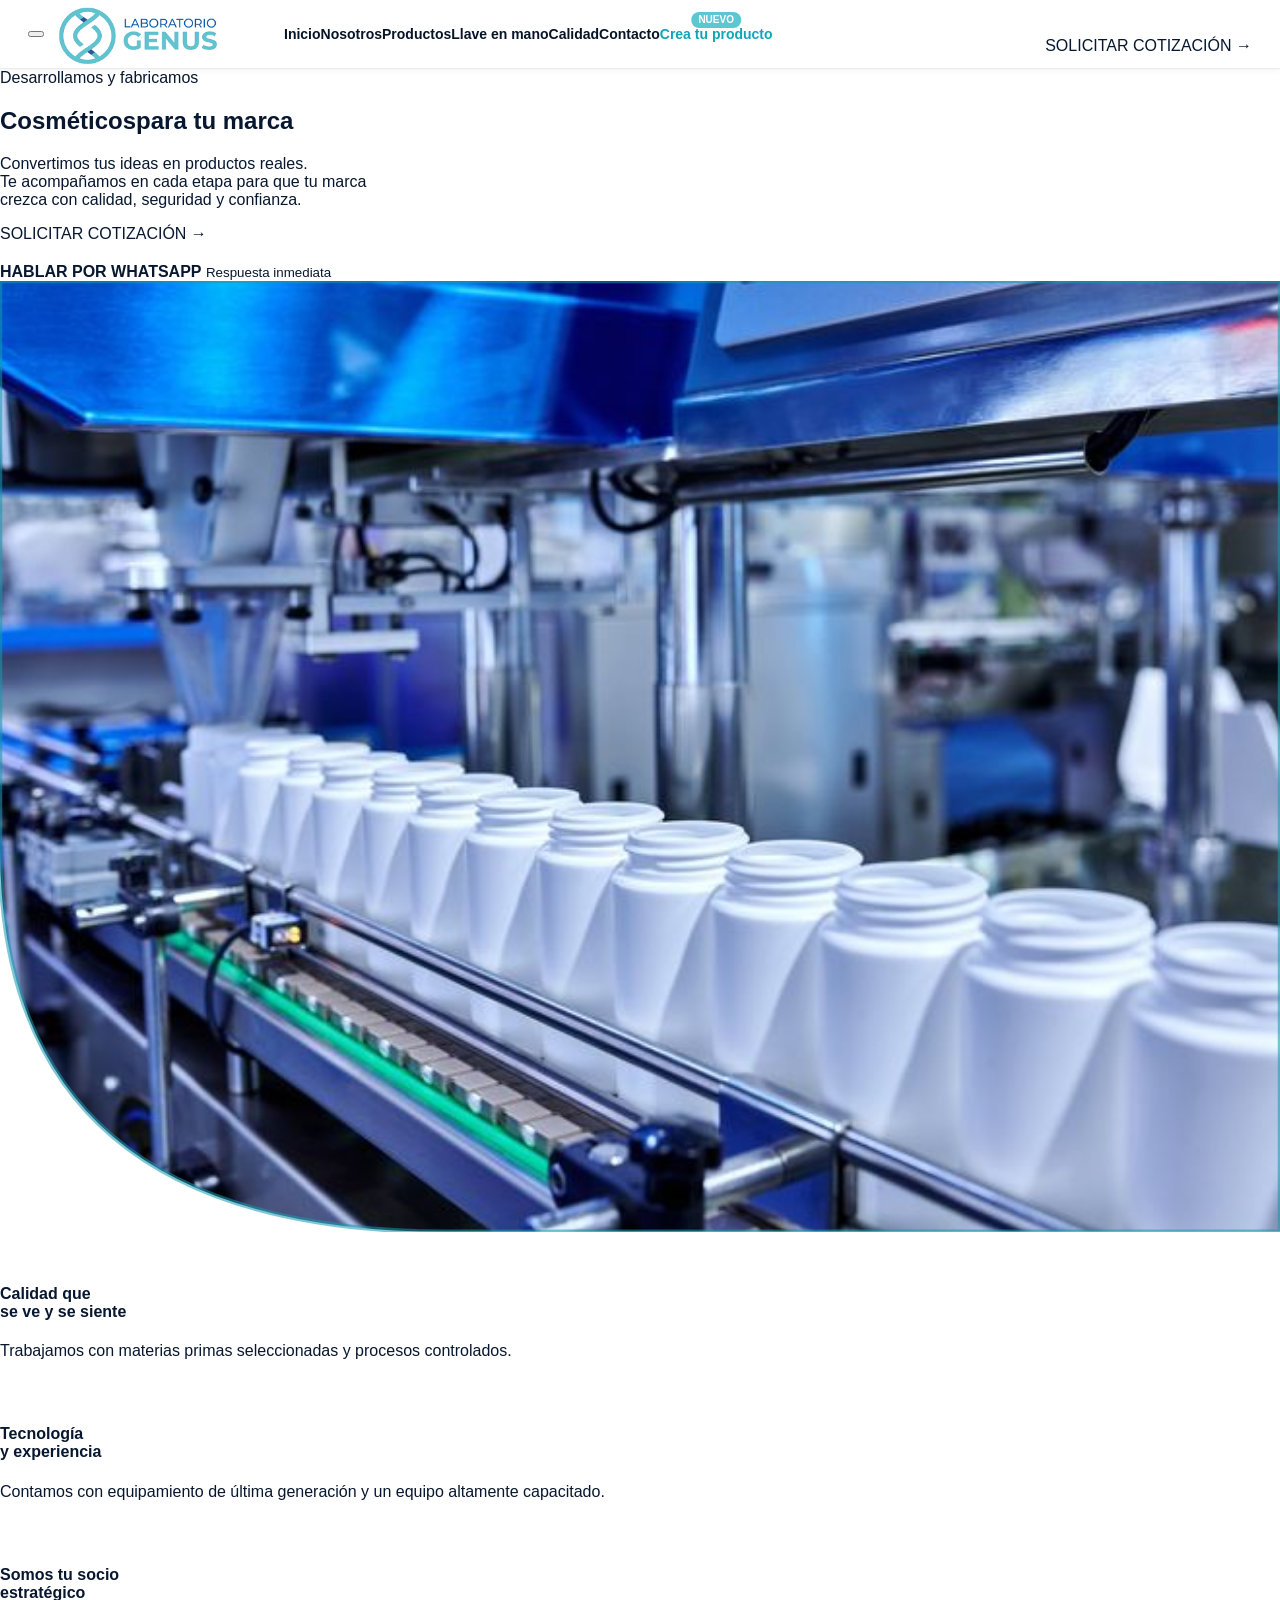
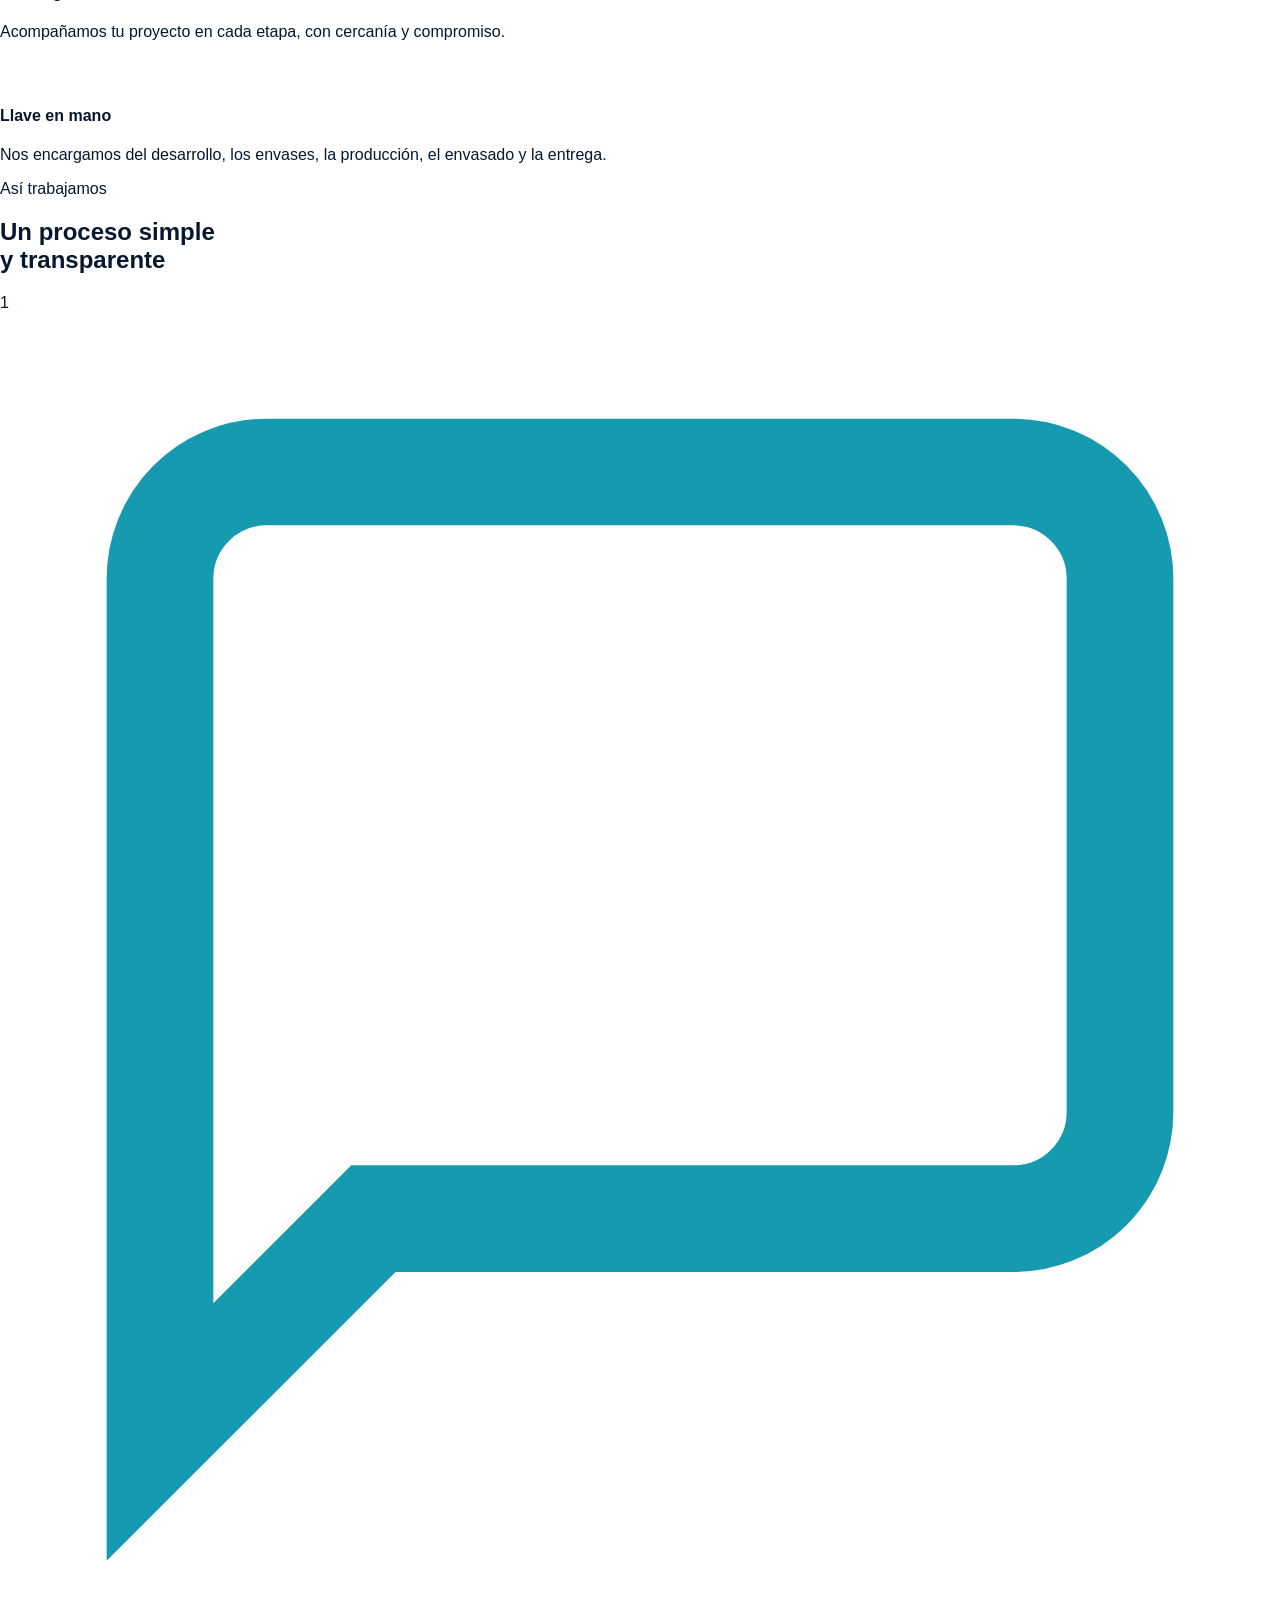
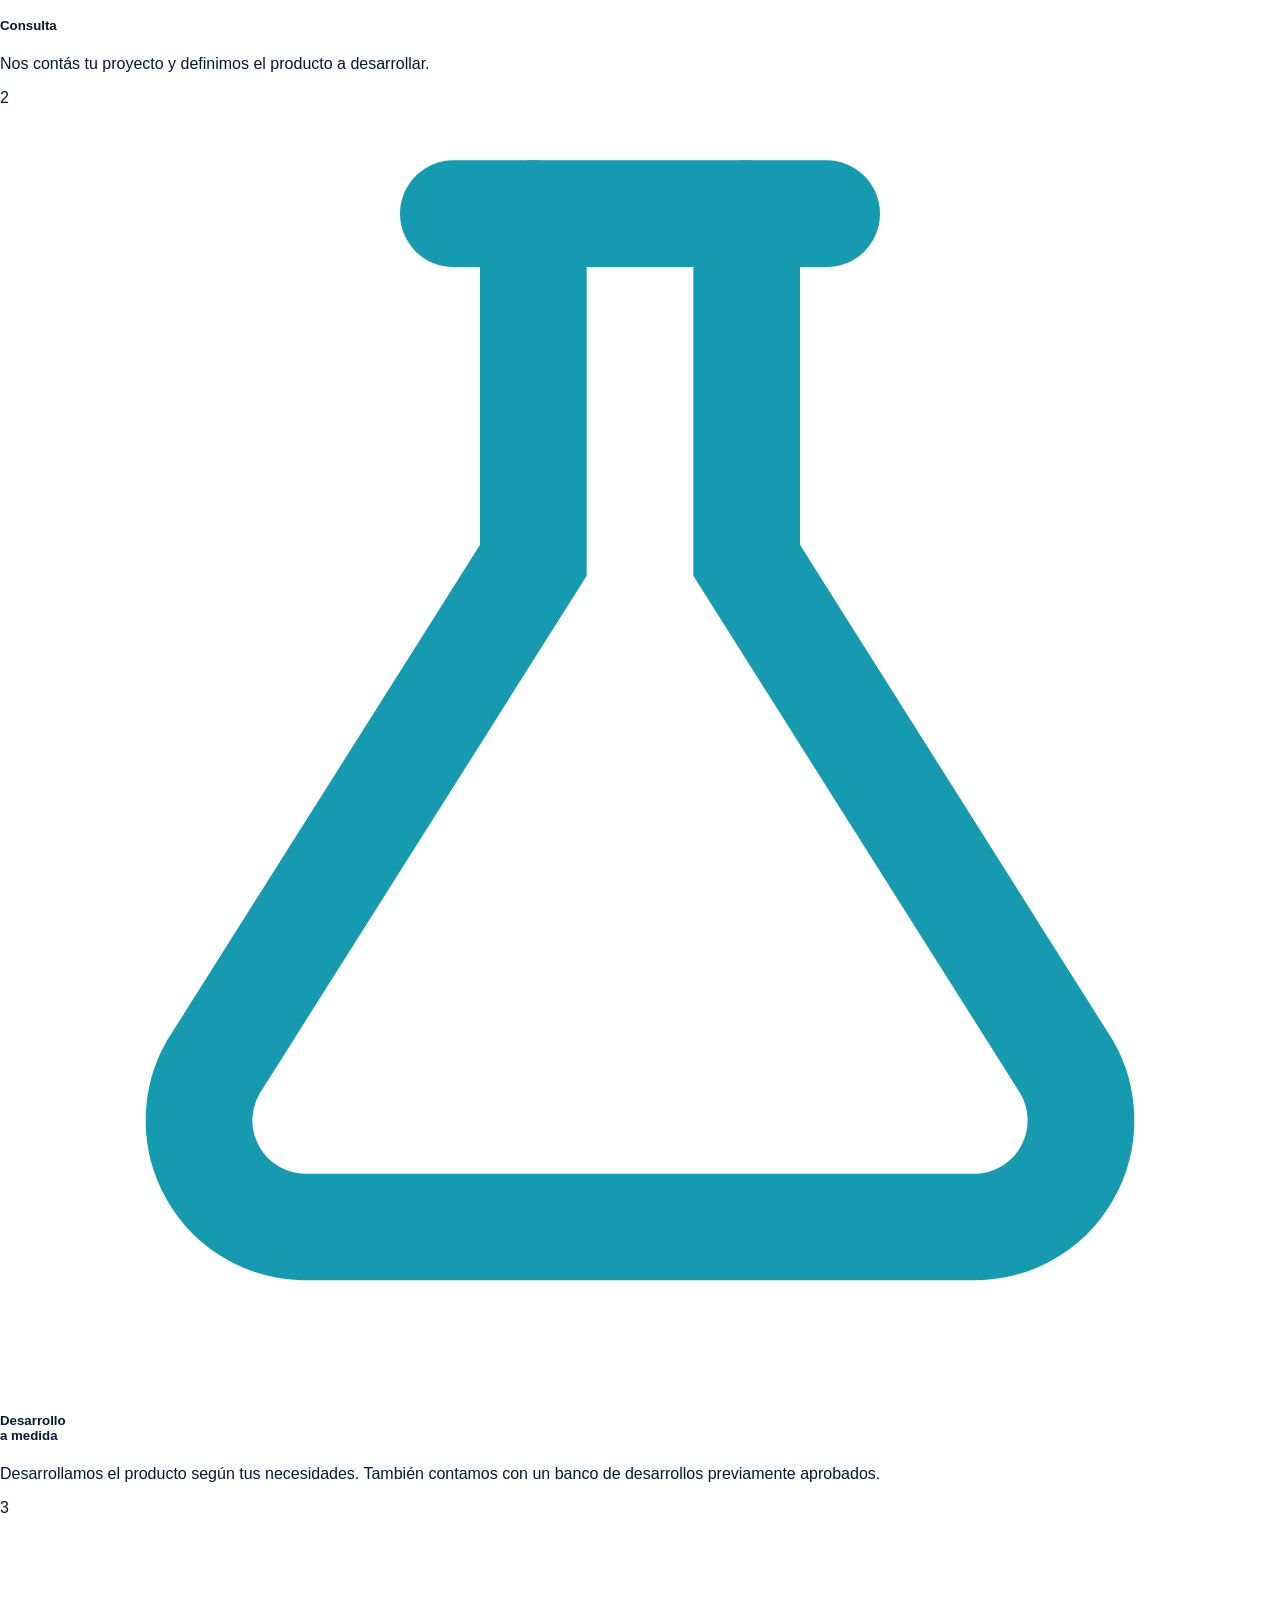
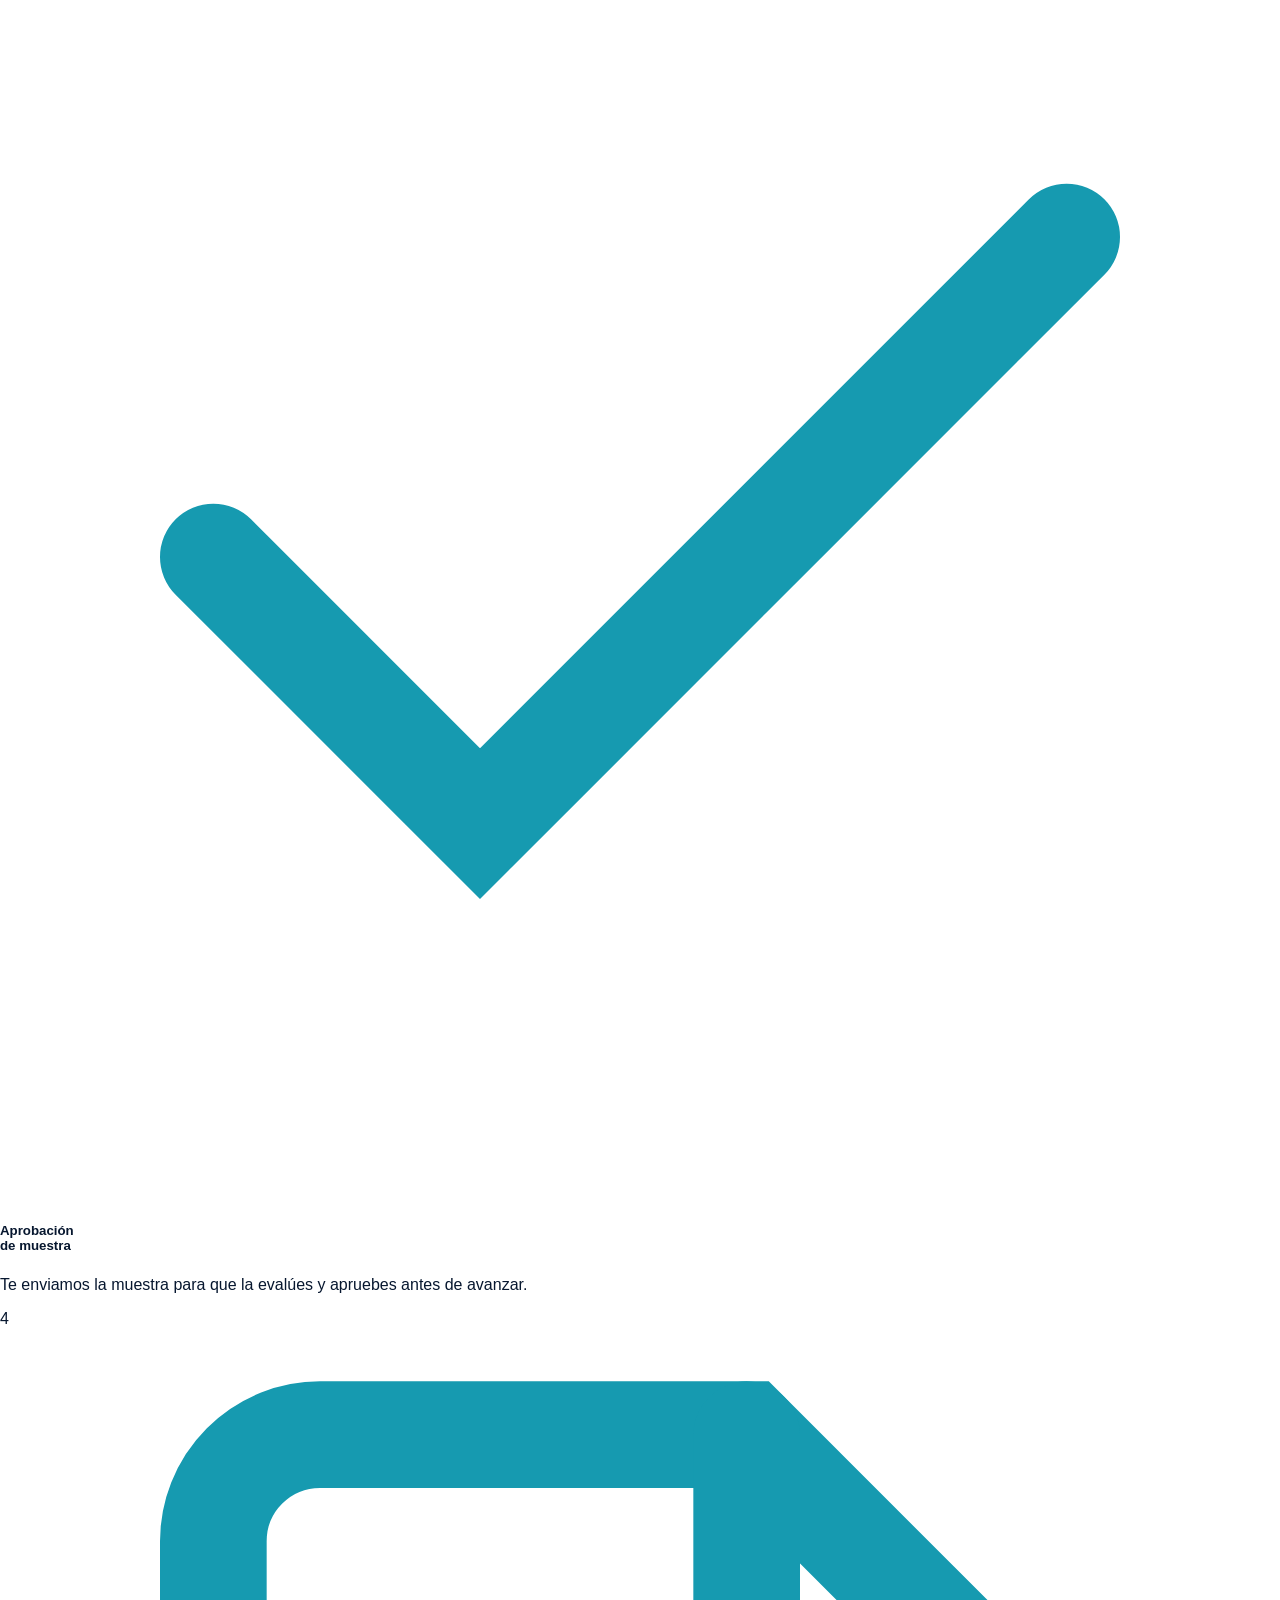
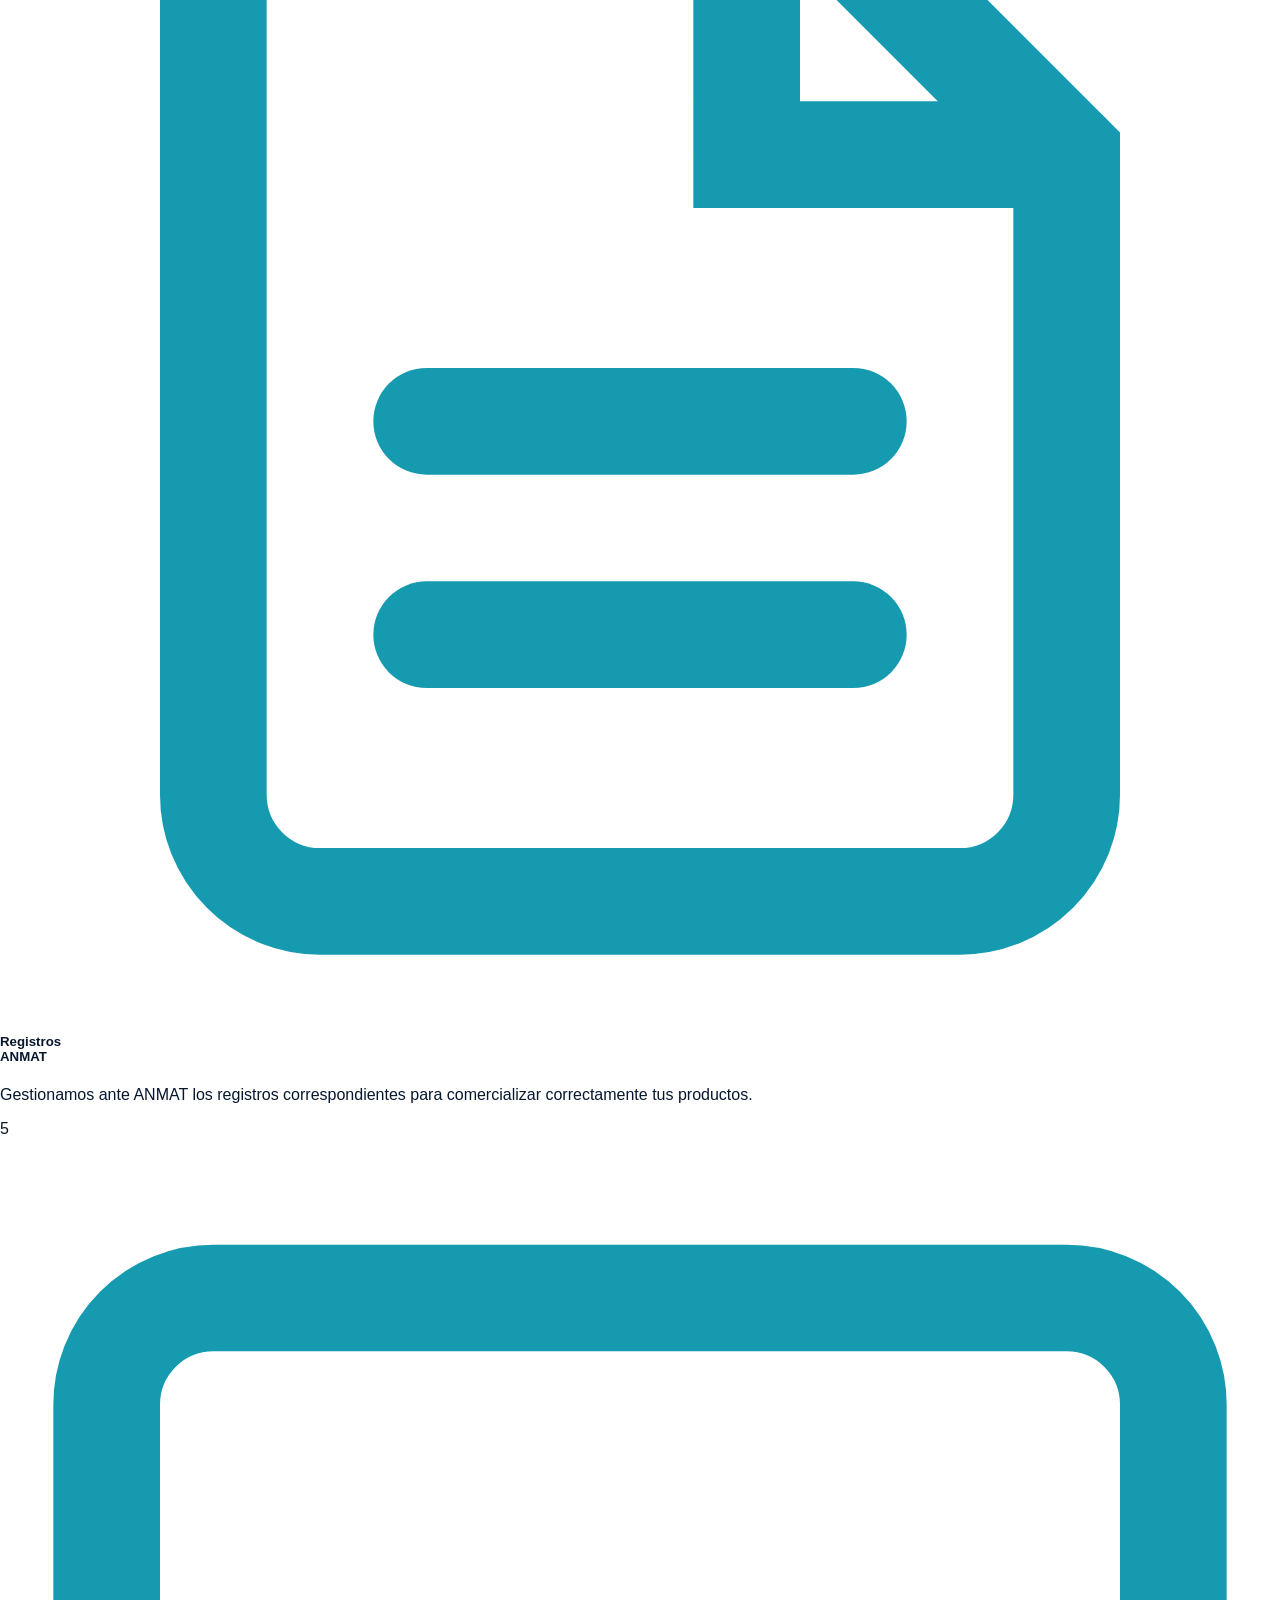
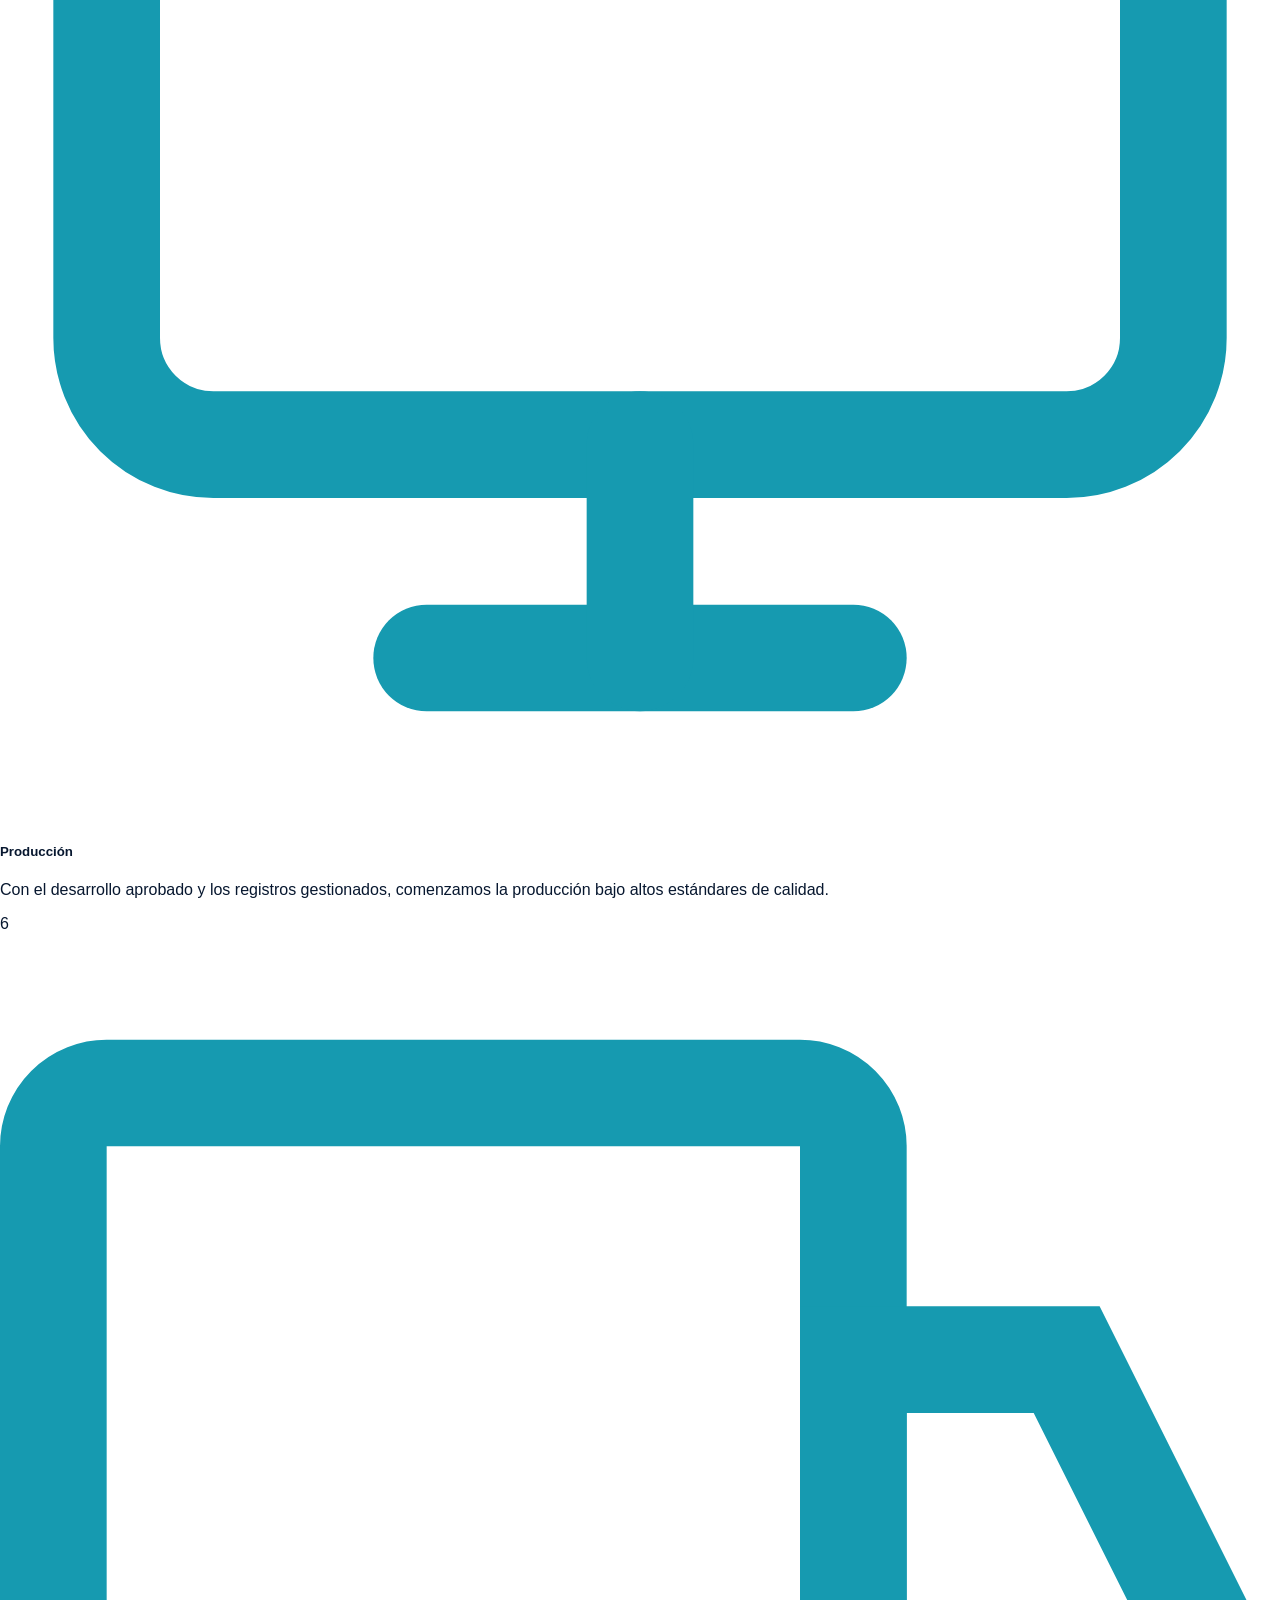
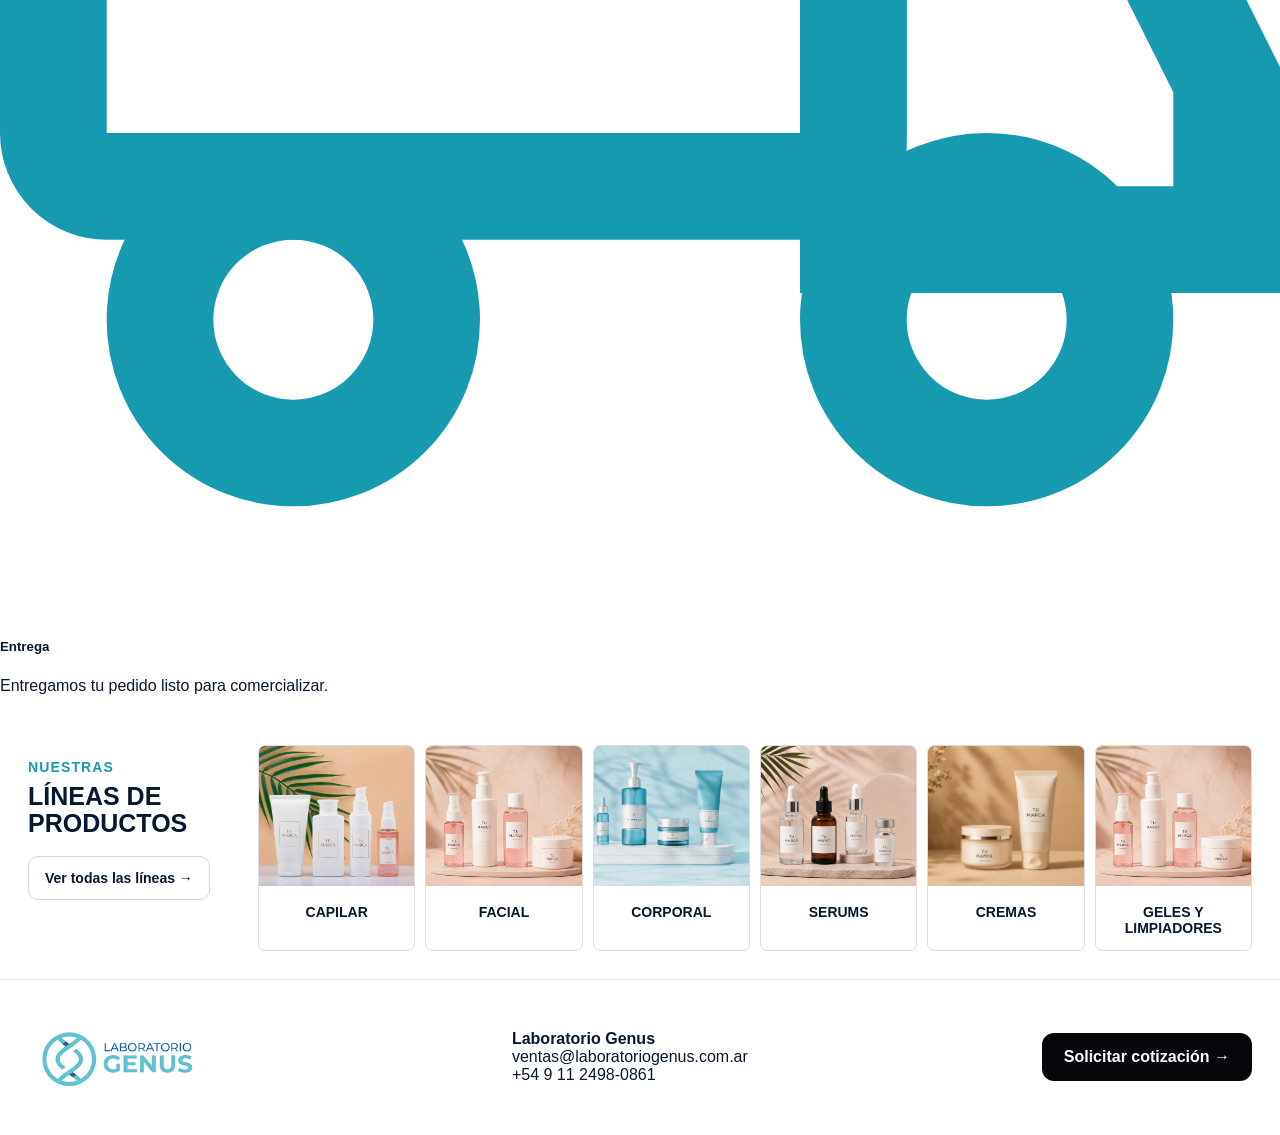
==== commit 4eced2c2: "Update index.html" ====
--- a/index.html
+++ b/index.html
@@ -519,9 +519,6 @@
         SOLICITAR COTIZACIÓN →
       </a>
     </div>
-    <button class="hn-ham" id="ham" aria-label="Menú">
-      <span></span><span></span><span></span>
-    </button>
   </div>
 </nav>
 
--- a/styles.css
+++ b/styles.css
@@ -1,4 +1,25 @@
 *{box-sizing:border-box}body{margin:0;font-family:Arial,Helvetica,sans-serif;background:#fff;color:#07172f}a{text-decoration:none;color:inherit}.exact-home{width:100%;background:#fff}.home-shot-wrap{position:relative;width:100%;max-width:1536px;margin:0 auto}.home-shot{display:block;width:100%;height:auto}.hotspot{position:absolute;display:block;z-index:5}.logo{left:3.3%;top:1.5%;width:15%;height:8%}.nav-inicio{left:23%;top:4.5%;width:4%;height:4%}.nav-nosotros{left:27%;top:4.5%;width:5%;height:4%}.nav-servicios{left:33%;top:4.5%;width:5%;height:4%}.nav-productos{left:39%;top:4.5%;width:5%;height:4%}.nav-llave{left:46%;top:4.5%;width:8%;height:4%}.nav-calidad{left:55%;top:4.5%;width:5%;height:4%}.nav-contacto{left:60%;top:4.5%;width:5%;height:4%}.whatsapp-top{left:67.5%;top:2.4%;width:14%;height:6.5%}.btn-cotizar-top{left:82.6%;top:2.2%;width:14.5%;height:6.5%}.btn-cotizar-hero{left:3.7%;top:50.2%;width:15.5%;height:5.8%}.whatsapp-hero{left:21.6%;top:50.2%;width:16.9%;height:5.8%}.container{width:min(1430px,calc(100% - 56px));margin:0 auto}.product-lines{padding:34px 0 28px;background:#fff}.product-lines-grid{display:grid;grid-template-columns:220px repeat(6,1fr);gap:10px;align-items:stretch}.product-lines-title{padding:14px 12px 0 0}.product-lines-title span{display:block;text-transform:uppercase;color:#169ab0;font-weight:900;font-size:14px;letter-spacing:.08em}.product-lines-title h2{text-transform:uppercase;font-size:25px;line-height:1.1;margin:8px 0 18px}.product-lines-title a{display:inline-flex;border:1px solid #ced7db;border-radius:10px;padding:13px 16px;font-weight:900;font-size:14px}.product-card{border:1px solid #ddd;background:#fff;border-radius:7px;overflow:hidden;transition:.2s ease}.product-card:hover{transform:translateY(-2px);box-shadow:0 14px 28px rgba(0,0,0,.1)}.product-card img{width:100%;height:140px;object-fit:cover;background:#f1f1f1}.product-card strong{display:block;text-align:center;padding:14px 8px;font-size:14px;text-transform:uppercase}.footer{border-top:1px solid #e8e8e8;padding:28px 0;background:#fff}.footer-grid{display:flex;align-items:center;justify-content:space-between;gap:24px}.footer img{width:190px}.footer a{background:#05070a;color:#fff;border-radius:12px;padding:15px 22px;font-weight:900}@media(max-width:1000px){.product-lines-grid{grid-template-columns:repeat(3,1fr)}.product-lines-title{grid-column:1/-1}.footer-grid{flex-direction:column;align-items:flex-start}}@media(max-width:640px){.product-lines-grid{grid-template-columns:1fr}.container{width:calc(100% - 32px)}}
+.hn-links {
+  list-style: none;
+  display: flex;
+  align-items: center;
+  gap: 28px;
+  margin: 0;
+  padding: 0;
+}
+
+.hn-links li {
+  margin: 0;
+  padding: 0;
+}
+
+.hn-links a {
+  text-decoration: none;
+  color: #071426;
+  font-weight: 700;
+  font-size: 14px;
+  white-space: nowrap;
+}
 @media (max-width: 768px) {
   html, body {
     width: 100%;
@@ -60,150 +81,135 @@
   line-height: 1;
   padding: 3px 7px;
   border-radius: 20px;
-  animation: pulseGenus 4s infinite;
-}
-}
-
-@keyframes pulseGenus {
-  0%, 85%, 100% {
-    transform: scale(1);
-    opacity: 1;
-  }
-  90% {
-    transform: scale(1.15);
-    opacity: .85;
-.nav-create-product{
-  position:relative;
-  color:#00a9bd !important;
-  font-weight:700;
-}
-
-.nav-create-product::after{
-  content:'NUEVO';
-  position:absolute;
-  top:-14px;
-  right:-20px;
-
-  background:#5cc6d2;
-  color:#fff;
-
-  font-size:10px;
-  font-weight:700;
-
-  padding:3px 7px;
-  border-radius:20px;
-  line-height:1;
-}
- 
-  @media (max-width: 768px) {
-  .hn-inner {
-    height: auto;
-    min-height: 72px;
-    padding: 10px 16px;
-    gap: 12px;
-    flex-wrap: wrap;
-  }
-
-  .hn-logo {
-    min-width: auto;
-  }
-
-  .hn-logo img {
-    height: 54px;
-  }
-
-  .hn-links {
-    width: 100%;
-    order: 3;
-    display: flex;
-    flex-wrap: wrap;
-    justify-content: center;
-    gap: 14px 18px;
-    padding: 10px 0 4px;
-  }
-
-  .hn-links a {
-    font-size: 13px;
-  }
-
-  .nav-create-product::after {
-    top: -12px;
-    right: -16px;
-    font-size: 9px;
-  }
-
-  .hn-right {
-    margin-left: auto;
-    gap: 10px;
-  }
-
-  .hn-cta {
-    padding: 11px 14px;
-    font-size: 11px;
-  }
-
-  .container,
-  .g-wrap,
-  .dtp-wrap {
-    width: calc(100% - 24px) !important;
-  }
-
-  .g-hero-grid,
-  .g-section-grid,
-  .g-cert-grid,
-  .g-procesos-grid,
-  .g-indicadores-grid,
-  .g-porque-grid,
-  .dtp-step2-grid,
-  .dtp-step3-grid,
-  .dtp-step4-grid {
-    grid-template-columns: 1fr !important;
-  }
-
-  img,
-  svg {
-    max-width: 100%;
-  }
-}
-
-    @media (max-width: 768px) {
-  .exact-home,
+}
+
+@media (max-width: 768px) {
+  body {
+    overflow-x: hidden;
+  }
+
   .home-shot-wrap,
   .home-shot,
   .hotspot {
     display: none !important;
   }
 
-  .mobile-home {
-    display: block !important;
-    padding: 42px 22px;
+  .hn-inner {
+    min-height: 76px;
+    height: auto;
+    padding: 8px 18px;
+    display: grid;
+    grid-template-columns: 44px 1fr 44px;
+    align-items: center;
+    gap: 10px;
+  }
+
+  .hn-logo {
+    min-width: 0 !important;
+    justify-content: center;
+  }
+
+  .hn-logo img {
+    height: 58px !important;
+    width: auto !important;
+  }
+
+  .hn-right {
+    display: none !important;
+  }
+
+  .hn-ham {
+    display: flex !important;
+    width: 38px;
+    height: 38px;
+    border: none;
+    background: transparent;
+    flex-direction: column;
+    justify-content: center;
+    gap: 5px;
+    cursor: pointer;
+    grid-column: 1;
+    grid-row: 1;
+  }
+
+  .hn-ham span {
+    display: block;
+    width: 25px;
+    height: 3px;
     background: #07172f;
-    color: white;
-  }
-
-  .mobile-home h1 {
-    font-size: 34px;
-    line-height: 1.1;
-    margin: 0 0 18px;
-  }
-
-  .mobile-home p {
+    border-radius: 10px;
+  }
+
+  .hn-links {
+    display: none !important;
+    grid-column: 1 / -1;
+    width: 100%;
+    flex-direction: column;
+    align-items: center;
+    gap: 0;
+    padding: 8px 0 14px;
+    margin: 0;
+  }
+
+  .hn-links.open {
+    display: flex !important;
+  }
+
+  .hn-links li {
+    width: 100%;
+    text-align: center;
+  }
+
+  .hn-links a {
+    display: block;
+    width: 100%;
+    padding: 8px 0;
     font-size: 16px;
-    line-height: 1.55;
-    color: rgba(255,255,255,.78);
-    margin-bottom: 28px;
-  }
-
-  .mobile-home a {
-    display: block;
-    text-align: center;
-    background: #159ab0;
-    color: white;
-    padding: 16px 20px;
-    border-radius: 8px;
-    font-weight: 900;
-    margin-bottom: 12px;
-  }
-}
-  }
-}
+    border-bottom: none !important;
+  }
+
+  .hn-links a.act {
+    padding-bottom: 8px;
+    color: #009fba;
+    text-decoration: underline;
+  }
+
+  .g-hero-grid,
+  .g-wrap,
+  .container {
+    width: calc(100% - 28px) !important;
+    max-width: 100% !important;
+    margin-left: auto !important;
+    margin-right: auto !important;
+    grid-template-columns: 1fr !important;
+  }
+
+  .g-hero {
+    position: relative;
+    padding: 42px 0 !important;
+    overflow: hidden;
+  }
+
+  .g-hero::before {
+    content: '';
+    position: absolute;
+    inset: 0;
+    background: rgba(7, 23, 47, .68);
+    z-index: 1;
+  }
+
+  .g-hero-grid {
+    position: relative;
+    z-index: 2;
+  }
+
+  .g-hero h1 {
+    font-size: 34px !important;
+    line-height: 1.08 !important;
+  }
+
+  .g-hero p {
+    font-size: 16px !important;
+    line-height: 1.55 !important;
+  }
+}
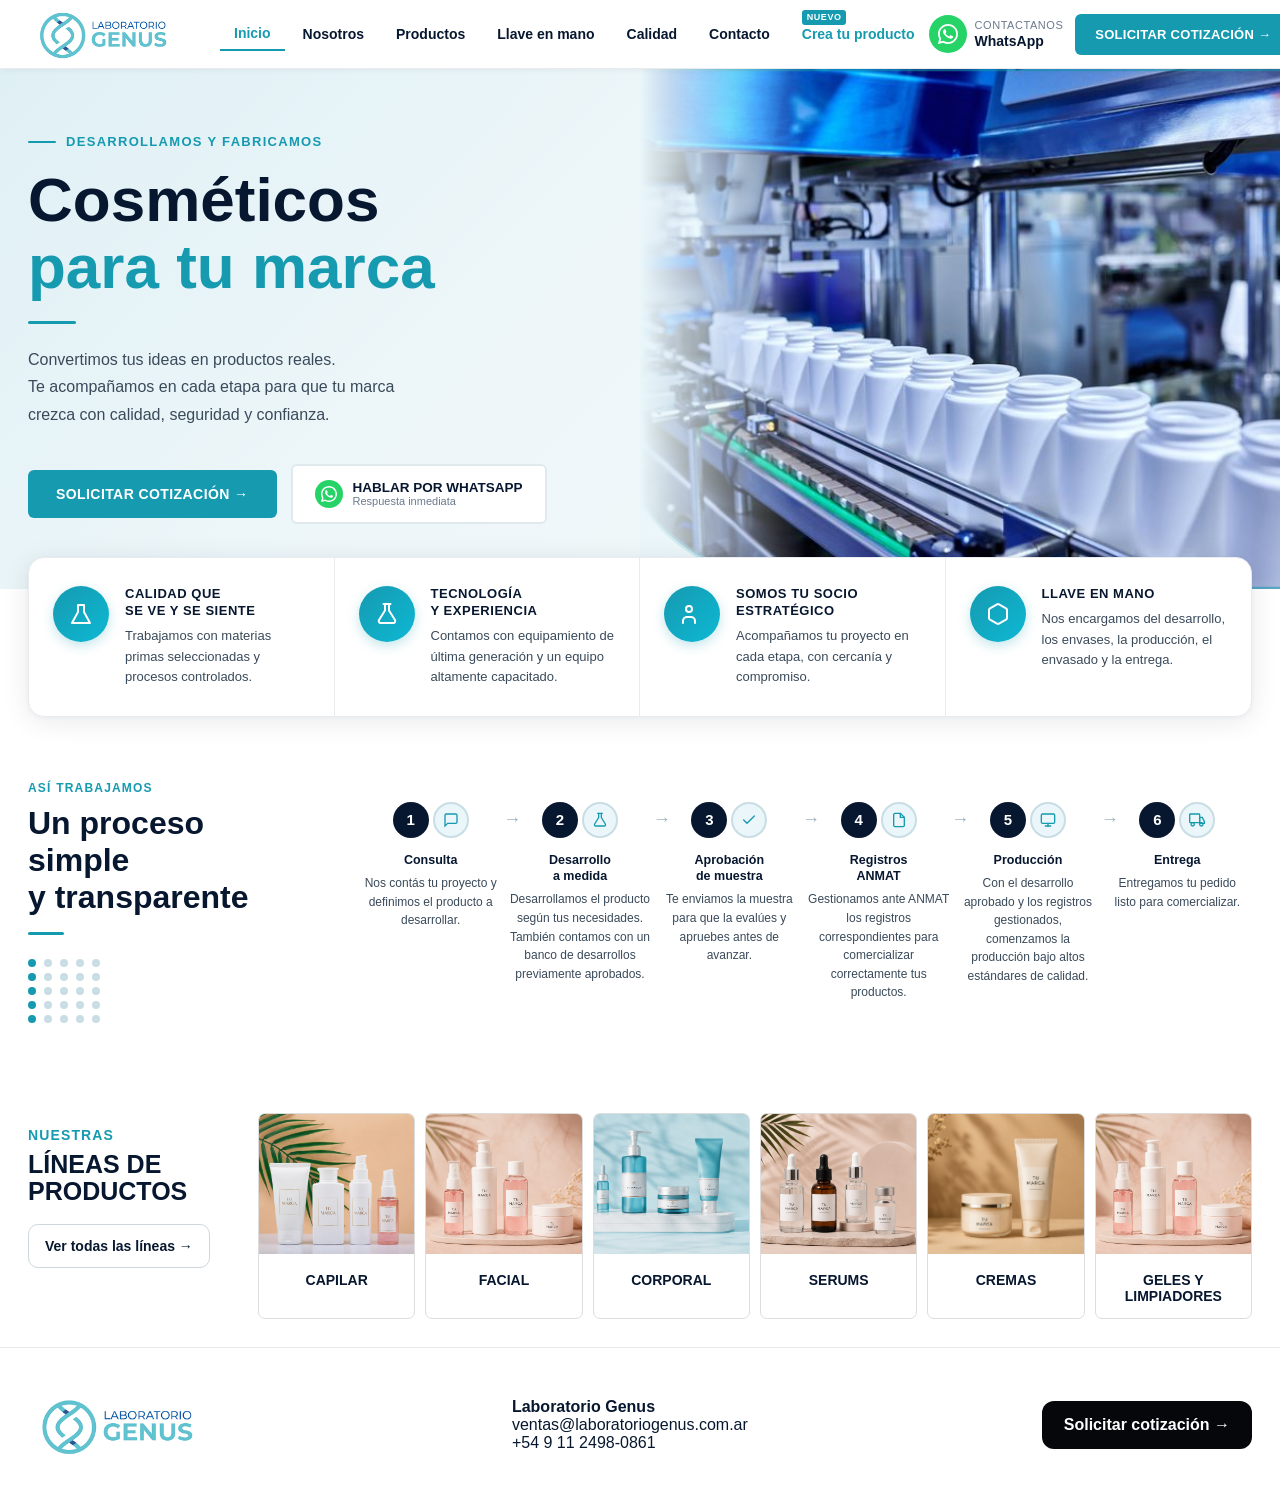
==== commit 0a58f0f9: "Update print statement from 'HellFix: index.html - nav limpio, un solo ham, JS menu corregido, sin s" ====
--- a/index.html
+++ b/index.html
@@ -3,494 +3,20 @@
 <head>
   <meta charset="utf-8" />
   <meta name="viewport" content="width=device-width, initial-scale=1" />
-  <title>Laboratorio Genus | Desarrollo y fabricación de cosméticos</title>
-  <meta name="description" content="Laboratorio cosmético en Buenos Aires. Desarrollo y fabricación de cosméticos para tu marca." />
+  <title>Laboratorio Genus | Desarrollo y fabricación de cosméticos.</title>
+  <meta name="description" content="Laboratorio cosmetológico en Buenos Aires. Desarrollo y fabricación de cosméticos para tu marca." />
   <link rel="stylesheet" href="styles.css" />
-  <style>
-    /* ============================================
-       HOME — RECONSTRUIDA EN HTML REAL
-       Sistema visual idéntico a home-aprobada.png
-       ============================================ */
-    :root {
-      --aqua:      #169ab0;
-      --aqua-dark: #0e7a8d;
-      --dark:      #07172f;
-      --mid:       #3a4a5a;
-      --light-bg:  #eaf6f9;
-      --border:    #dde3e8;
-      --white:     #ffffff;
-
-    /* ---- NAV ---- */
-    .hn {
-      background: #fff;
-      border-bottom: 1px solid #e8ecef;
-      box-shadow: 0 1px 6px rgba(7,23,47,.06);
-      position: sticky;
-      top: 0;
-      z-index: 100;
-    }
-    .hn-inner {
-      max-width: 1430px;
-      margin: 0 auto;
-      padding: 0 28px;
-      height: 68px;
-      display: flex;
-      align-items: center;
-      gap: 0;
-    }
-    .hn-logo img {
-  height: 70px;
-  display: block;
-}
-    .hn-logo {
-      display: flex;
-      align-items: center;
-      margin-right: 40px;
-      flex-shrink: 0;
-    }
-    .hn-logo img { width: 200px; height: auto; display: block; }
-    .hn-links {
-      display: flex;
-      align-items: center;
-      gap: 0;
-      list-style: none;
-      margin: 0;
-      padding: 0;
-      flex: 1;
-    }
-      <section class="mobile-home" style="display:none;">
-  <h1>Desarrollamos y fabricamos cosméticos para tu marca</h1>
-  <p>Te acompañamos desde la idea inicial hasta el producto terminado, con desarrollo, fabricación, envasado y asesoramiento técnico.</p>
-  <a href="cotizador.html">Solicitar cotización →</a>
-  <a href="desarrolla-tu-producto.html">Crear mi producto</a>
-</section>
-    .hn-links a {
-      display: block;
-      padding: 8px 14px;
-      font-size: 14px;
-      font-weight: 600;
-      color: var(--dark);
-      text-decoration: none;
-      border-radius: 6px;
-      transition: color .15s;
-    }
-    .hn-links a:hover { color: var(--aqua); }
-    .hn-links a.act {
-      color: var(--aqua);
-      font-weight: 700;
-      border-bottom: 2px solid var(--aqua);
-      border-radius: 0;
-    }
-    .hn-right {
-      display: flex;
-      align-items: center;
-      gap: 12px;
-      margin-left: auto;
-    }
-    .hn-wa {
-      display: flex;
-      align-items: center;
-      gap: 8px;
-      color: var(--dark);
-      text-decoration: none;
-      font-size: 13px;
-    }
-    .hn-wa-icon {
-      width: 38px; height: 38px;
-      background: #25d366;
-      border-radius: 50%;
-      display: flex; align-items: center; justify-content: center;
-      flex-shrink: 0;
-    }
-    .hn-wa-icon svg { display: block; }
-    .hn-wa-text { line-height: 1.3; }
-    .hn-wa-text small { display: block; font-size: 11px; color: #6b7a8d; text-transform: uppercase; letter-spacing: .05em; }
-    .hn-wa-text strong { font-size: 14px; font-weight: 700; display: block; }
-    .hn-cta {
-      background: var(--aqua);
-      color: #fff !important;
-      border-radius: 6px;
-      padding: 13px 24px;
-      font-size: 14px;
-      font-weight: 700;
-      text-decoration: none;
-      letter-spacing: .02em;
-      display: flex;
-      align-items: center;
-      gap: 8px;
-      white-space: nowrap;
-      transition: background .15s;
-    }
-    .hn-cta:hover { background: var(--aqua-dark); }
-    .hn-ham { display: none; }
-
-    /* ---- HERO ---- */
-    .hh {
-      background: linear-gradient(135deg, #dff0f5 0%, #edf6f9 40%, #f4f9fb 100%);
-      padding: 0 0 0;
-      overflow: hidden;
-      position: relative;
-    }
-    .hh-inner {
-      max-width: 1430px;
-      margin: 0 auto;
-      padding: 0 28px;
-      display: grid;
-      grid-template-columns: 1fr 1fr;
-      align-items: center;
-      min-height: 520px;
-      gap: 0;
-    }
-    .hh-left {
-      padding: 60px 0 60px;
-      position: relative;
-      z-index: 2;
-    }
-    .hh-tag {
-      display: flex;
-      align-items: center;
-      gap: 10px;
-      font-size: 13px;
-      font-weight: 700;
-      color: var(--aqua);
-      letter-spacing: .1em;
-      text-transform: uppercase;
-      margin-bottom: 18px;
-    }
-    .hh-tag::before {
-      content: '';
-      display: block;
-      width: 28px;
-      height: 2px;
-      background: var(--aqua);
-      border-radius: 2px;
-      flex-shrink: 0;
-    }
-    .hh-left h1 {
-      font-size: clamp(40px, 5vw, 62px);
-      font-weight: 900;
-      line-height: 1.08;
-      margin: 0 0 6px;
-      color: var(--dark);
-    }
-    .hh-left h1 span {
-      color: var(--aqua);
-      display: block;
-    }
-    .hh-rule {
-      width: 48px;
-      height: 3px;
-      background: var(--aqua);
-      border-radius: 3px;
-      margin: 20px 0 22px;
-    }
-    .hh-left p {
-      font-size: 16px;
-      line-height: 1.7;
-      color: var(--mid);
-      margin: 0 0 36px;
-      max-width: 400px;
-    }
-    .hh-btns {
-      display: flex;
-      align-items: center;
-      gap: 14px;
-      flex-wrap: wrap;
-    }
-    .hh-btn-cta {
-      background: var(--aqua);
-      color: #fff;
-      border-radius: 6px;
-      padding: 16px 28px;
-      font-size: 14px;
-      font-weight: 700;
-      text-decoration: none;
-      display: flex;
-      align-items: center;
-      gap: 10px;
-      letter-spacing: .03em;
-      transition: background .15s, transform .15s;
-    }
-    .hh-btn-cta:hover { background: var(--aqua-dark); transform: translateY(-1px); }
-    .hh-btn-wa {
-      border: 2px solid #e0eaee;
-      border-radius: 6px;
-      padding: 14px 22px;
-      font-size: 13.5px;
-      font-weight: 700;
-      text-decoration: none;
-      color: var(--dark);
-      display: flex;
-      align-items: center;
-      gap: 10px;
-      background: #fff;
-      transition: border-color .15s, box-shadow .15s;
-    }
-    .hh-btn-wa:hover { border-color: #25d366; box-shadow: 0 3px 12px rgba(37,211,102,.15); }
-    .hh-btn-wa-icon {
-      width: 28px; height: 28px;
-      background: #25d366;
-      border-radius: 50%;
-      display: flex; align-items: center; justify-content: center;
-      flex-shrink: 0;
-    }
-    .hh-btn-wa-text small { display: block; font-size: 11px; color: #6b7a8d; font-weight: 400; }
-
-    /* Hero right — imagen con marco curvo */
-    .hh-right {
-      position: relative;
-      height: 520px;
-    }
-    /* El wrap llena el lado derecho del grid + sale 28px para llegar al borde */
-    .hh-img-wrap {
-      position: absolute;
-      top: 0; bottom: 0;
-      right: -28px;
-      left: 0;
-    }
-    /* El SVG llena todo el contenedor */
-    .hh-img-wrap svg {
-      width: 100%;
-      height: 100%;
-      display: block;
-    }
-    /* Fade izquierdo sobre el SVG */
-    .hh-img-wrap::after {
-      content: '';
-      position: absolute;
-      inset: 0;
-      background: linear-gradient(to right, #eaf6f9 0%, rgba(234,246,249,0) 26%);
-      pointer-events: none;
-    }
-    .hh-img-border { display: none; }
-
-    /* ---- FEATURES STRIP ---- */
-    .hf {
-      background: #fff;
-      padding: 0 0 20px;
-    }
-    .hf-card {
-      max-width: 1430px;
-      margin: 0 auto;
-      padding: 0 28px;
-    }
-    .hf-inner {
-      background: #fff;
-      border-radius: 16px;
-      box-shadow: 0 4px 28px rgba(7,23,47,.09), 0 1px 4px rgba(7,23,47,.04);
-      display: grid;
-      grid-template-columns: repeat(4, 1fr);
-      gap: 0;
-      transform: translateY(-32px);
-      border: 1px solid #e8ecef;
-    }
-    .hf-item {
-      padding: 28px 24px;
-      display: flex;
-      align-items: flex-start;
-      gap: 16px;
-      border-right: 1px solid #e8ecef;
-    }
-    .hf-item:last-child { border-right: none; }
-    .hf-icon {
-      width: 56px; height: 56px;
-      border-radius: 50%;
-      background: linear-gradient(135deg, #169ab0, #0db8d4);
-      display: flex; align-items: center; justify-content: center;
-      flex-shrink: 0;
-      box-shadow: 0 4px 12px rgba(22,154,176,.25);
-    }
-    .hf-icon svg { display: block; }
-    .hf-text h4 {
-      font-size: 13px;
-      font-weight: 900;
-      text-transform: uppercase;
-      letter-spacing: .04em;
-      color: var(--dark);
-      margin: 0 0 6px;
-      line-height: 1.3;
-    }
-    .hf-text p {
-      font-size: 13px;
-      color: var(--mid);
-      line-height: 1.6;
-      margin: 0;
-    }
-
-    /* ---- PROCESO ---- */
-    .hp {
-      padding: 12px 0 56px;
-      background: #fff;
-    }
-    .hp-inner {
-      max-width: 1430px;
-      margin: 0 auto;
-      padding: 0 28px;
-      display: grid;
-      grid-template-columns: 280px 1fr;
-      gap: 48px;
-      align-items: center;
-    }
-    .hp-left .sup {
-      font-size: 12px;
-      font-weight: 900;
-      text-transform: uppercase;
-      letter-spacing: .1em;
-      color: var(--aqua);
-      display: block;
-      margin-bottom: 10px;
-    }
-    .hp-left h2 {
-      font-size: 32px;
-      font-weight: 900;
-      line-height: 1.15;
-      color: var(--dark);
-      margin: 0 0 16px;
-    }
-    .hp-left .rule {
-      width: 36px;
-      height: 3px;
-      background: var(--aqua);
-      border-radius: 3px;
-    }
-    /* Dots decorativos */
-    .hp-dots {
-      margin-top: 24px;
-      display: grid;
-      grid-template-columns: repeat(5, 10px);
-      gap: 6px;
-    }
-    .hp-dots span {
-      width: 8px; height: 8px;
-      border-radius: 50%;
-      background: #c8dde4;
-      display: block;
-    }
-    .hp-dots span:nth-child(1),
-    .hp-dots span:nth-child(6),
-    .hp-dots span:nth-child(11),
-    .hp-dots span:nth-child(16),
-    .hp-dots span:nth-child(21) {
-      background: var(--aqua);
-    }
-    .hp-steps {
-      display: flex;
-      align-items: flex-start;
-      gap: 0;
-    }
-    .hp-step {
-      flex: 1;
-      display: flex;
-      flex-direction: column;
-      align-items: center;
-      text-align: center;
-      position: relative;
-    }
-    .hp-step-top {
-      display: flex;
-      align-items: center;
-      width: 100%;
-      justify-content: center;
-      margin-bottom: 14px;
-      position: relative;
-    }
-    /* Arrow between steps */
-    .hp-step:not(:last-child) .hp-step-top::after {
-      content: '→';
-      position: absolute;
-      right: -16px;
-      font-size: 18px;
-      color: #a0b4be;
-      font-weight: 400;
-    }
-    .hp-num {
-      width: 36px; height: 36px;
-      border-radius: 50%;
-      background: var(--dark);
-      color: #fff;
-      font-size: 15px;
-      font-weight: 900;
-      display: flex; align-items: center; justify-content: center;
-      flex-shrink: 0;
-    }
-    .hp-icon {
-      width: 36px; height: 36px;
-      border-radius: 50%;
-      background: var(--light-bg);
-      border: 2px solid #c8dde4;
-      display: flex; align-items: center; justify-content: center;
-      margin-left: 4px;
-    }
-    .hp-icon svg { display: block; width: 16px; height: 16px; }
-    .hp-step h5 {
-      font-size: 12.5px;
-      font-weight: 700;
-      color: var(--dark);
-      margin: 0 0 6px;
-      line-height: 1.3;
-    }
-    .hp-step p {
-      font-size: 12px;
-      color: var(--mid);
-      line-height: 1.55;
-      margin: 0;
-      padding: 0 4px;
-    }
-
-    /* ---- PRODUCT LINES (mantener exactamente del CSS original) ---- */
-    /* (heredado de styles.css) */
-
-    /* ---- RESPONSIVE ---- */
-    @media (max-width: 1024px) {
-      .hh-inner { grid-template-columns: 1fr; min-height: auto; }
-      .hh-right { height: 320px; }
-      .hh-img-frame { right: -28px; width: calc(100% + 56px); }
-      .hf-inner { grid-template-columns: 1fr 1fr; }
-      .hf-item:nth-child(2) { border-right: none; }
-      .hp-inner { grid-template-columns: 1fr; gap: 32px; }
-      .hp-steps { flex-wrap: wrap; gap: 16px; }
-      .hp-step { flex: 0 0 calc(33% - 12px); }
-    }
-    @media (max-width: 768px) {
-      .hn-links, .hn-right { display: none; }
-      .hn-ham {
-        display: flex;
-        flex-direction: column;
-        gap: 5px;
-        margin-left: auto;
-        cursor: pointer;
-        background: none;
-        border: none;
-        padding: 6px;
-      }
-      .hn-ham span { display: block; width: 24px; height: 2px; background: var(--dark); border-radius: 2px; }
-      .hh-left h1 { font-size: 36px; }
-      .hf-inner { grid-template-columns: 1fr; border-radius: 12px; }
-      .hf-item { border-right: none; border-bottom: 1px solid #e8ecef; }
-      .hf-item:last-child { border-bottom: none; }
-      .hp-step { flex: 0 0 calc(50% - 8px); }
-    }
-    @media (max-width: 480px) {
-      .hh-inner { padding: 0 16px; }
-      .hh-left { padding: 40px 0 280px; }
-      .hh-right { position: absolute; left: 0; right: 0; top: 0; bottom: 0; height: 100%; }
-      .hh { position: relative; }
-    }
-  </style>
 </head>
 <body>
 
 <!-- ============ NAV ============ -->
 <nav class="hn">
   <div class="hn-inner">
-    <button class="hn-ham" id="ham" aria-label="Menú">
-  <span></span>
-  <span></span>
-  <span></span>
-</button>
+
     <a class="hn-logo" href="index.html">
       <img src="assets/logo-genus.png" alt="Laboratorio Genus">
     </a>
+
     <ul class="hn-links">
       <li><a href="index.html" class="act">Inicio</a></li>
       <li><a href="quienes-somos.html">Nosotros</a></li>
@@ -498,12 +24,13 @@
       <li><a href="llave-en-mano.html">Llave en mano</a></li>
       <li><a href="calidad.html">Calidad</a></li>
       <li><a href="contacto.html">Contacto</a></li>
-  <li>
-  <a href="desarrolla-tu-producto.html" class="nav-create-product">
-    Crea tu producto
-  </a>
-</li>
+      <li>
+        <a href="desarrolla-tu-producto.html" class="nav-create-product">
+          Crea tu producto
+        </a>
+      </li>
     </ul>
+
     <div class="hn-right">
       <a class="hn-wa" href="https://wa.me/5491124980861" target="_blank">
         <div class="hn-wa-icon">
@@ -513,12 +40,21 @@
           </svg>
         </div>
         <div class="hn-wa-text">
+          <small>Contactanos</small>
+          <strong>WhatsApp</strong>
         </div>
       </a>
       <a class="hn-cta" href="cotizador.html">
         SOLICITAR COTIZACIÓN →
       </a>
     </div>
+
+    <button class="hn-ham" id="ham" aria-label="Menú">
+      <span></span>
+      <span></span>
+      <span></span>
+    </button>
+
   </div>
 </nav>
 
@@ -526,7 +62,6 @@
 <section class="hh">
   <div class="hh-inner">
 
-    <!-- Texto izquierda -->
     <div class="hh-left">
       <div class="hh-tag">Desarrollamos y fabricamos</div>
       <h1>Cosméticos<span>para tu marca</span></h1>
@@ -537,10 +72,12 @@
       <div class="hh-btns">
         <a class="hh-btn-cta" href="cotizador.html">SOLICITAR COTIZACIÓN →</a>
         <a class="hh-btn-wa" href="https://wa.me/5491124980861" target="_blank">
-          <div class="hh-btn-wa-icon"><svg width="16" height="16" viewBox="0 0 24 24" fill="white">
+          <div class="hh-btn-wa-icon">
+            <svg width="16" height="16" viewBox="0 0 24 24" fill="white">
               <path d="M17.472 14.382c-.297-.149-1.758-.867-2.03-.967-.273-.099-.471-.148-.67.15-.197.297-.767.966-.94 1.164-.173.199-.347.223-.644.075-.297-.15-1.255-.463-2.39-1.475-.883-.788-1.48-1.761-1.653-2.059-.173-.297-.018-.458.13-.606.134-.133.298-.347.446-.52.149-.174.198-.298.298-.497.099-.198.05-.371-.025-.52-.075-.149-.669-1.612-.916-2.207-.242-.579-.487-.5-.669-.51-.173-.008-.371-.01-.57-.01-.198 0-.52.074-.792.372-.272.297-1.04 1.016-1.04 2.479 0 1.462 1.065 2.875 1.213 3.074.149.198 2.096 3.2 5.077 4.487.709.306 1.262.489 1.694.625.712.227 1.36.195 1.871.118.571-.085 1.758-.719 2.006-1.413.248-.694.248-1.289.173-1.413-.074-.124-.272-.198-.57-.347z"/>
               <path d="M12 0C5.373 0 0 5.373 0 12c0 2.089.539 4.048 1.481 5.751L0 24l6.389-1.474A11.944 11.944 0 0 0 12 24c6.627 0 12-5.373 12-12S18.627 0 12 0zm0 21.818a9.803 9.803 0 0 1-5.003-1.372l-.359-.213-3.721.858.88-3.62-.234-.372A9.795 9.795 0 0 1 2.182 12C2.182 6.578 6.578 2.182 12 2.182S21.818 6.578 21.818 12 17.422 21.818 12 21.818z"/>
-            </svg></div>
+            </svg>
+          </div>
           <div class="hh-btn-wa-text">
             <strong>HABLAR POR WHATSAPP</strong>
             <small>Respuesta inmediata</small>
@@ -549,46 +86,20 @@
       </div>
     </div>
 
-    <!-- Imagen derecha: SVG unificado — clipPath + imagen + borde en el mismo elemento -->
     <div class="hh-right">
       <div class="hh-img-wrap">
-        <svg
-          viewBox="0 0 700 520"
-          preserveAspectRatio="xMidYMid slice"
-          xmlns="http://www.w3.org/2000/svg"
-          xmlns:xlink="http://www.w3.org/1999/xlink"
-        >
+        <svg viewBox="0 0 700 520" preserveAspectRatio="xMidYMid slice"
+          xmlns="http://www.w3.org/2000/svg" xmlns:xlink="http://www.w3.org/1999/xlink">
           <defs>
-            <!--
-              FORMA DE LA IMAGEN:
-              Rectángulo completo con la esquina inferior-izquierda recortada en curva.
-              Puntos en el viewBox 700x520:
-                (0,0) → (700,0) → (700,520) → (245,520)
-                curva Q hasta (0,310)
-              La curva Q usa el corner exacto (0,520) como punto de control.
-              Imagen y borde usan el MISMO path — alineación garantizada.
-            -->
             <clipPath id="heroClip">
               <path d="M0,0 L700,0 L700,520 L245,520 Q0,520 0,310 Z"/>
             </clipPath>
           </defs>
-
-          <!-- Imagen recortada -->
-          <image
-            href="assets/hero-lab.jpg"
-            x="0" y="0" width="700" height="520"
-            preserveAspectRatio="xMidYMid slice"
-            clip-path="url(#heroClip)"
-          />
-
-          <!-- Borde decorativo: EXACTAMENTE el mismo path, solo la línea exterior -->
-          <path
-            d="M0,0 L700,0 L700,520 L245,520 Q0,520 0,310 Z"
-            fill="none"
-            stroke="rgba(22,154,176,0.55)"
-            stroke-width="4.5"
-            vector-effect="non-scaling-stroke"
-          />
+          <image href="assets/hero-lab.jpg" x="0" y="0" width="700" height="520"
+            preserveAspectRatio="xMidYMid slice" clip-path="url(#heroClip)"/>
+          <path d="M0,0 L700,0 L700,520 L245,520 Q0,520 0,310 Z"
+            fill="none" stroke="rgba(22,154,176,0.55)" stroke-width="4.5"
+            vector-effect="non-scaling-stroke"/>
         </svg>
       </div>
     </div>
@@ -602,12 +113,7 @@
     <div class="hf-inner">
       <div class="hf-item">
         <div class="hf-icon">
-          <!-- Erlenmeyer / lab -->
-          <svg width="24" height="24" viewBox="0 0 24 24" fill="none" stroke="white" stroke-width="2" stroke-linecap="round" stroke-linejoin="round">
-            <path d="M9 3h6M9 3v7l-6 11h18L15 10V3"/>
-            <circle cx="10" cy="17" r=".5" fill="white" stroke="none"/>
-            <circle cx="13" cy="15" r=".5" fill="white" stroke="none"/>
-          </svg>
+          <svg width="24" height="24" viewBox="0 0 24 24" fill="none" stroke="white" stroke-width="2" stroke-linecap="round" stroke-linejoin="round"><path d="M9 3h6M9 3v7l-6 11h18L15 10V3"/></svg>
         </div>
         <div class="hf-text">
           <h4>Calidad que<br>se ve y se siente</h4>
@@ -616,11 +122,7 @@
       </div>
       <div class="hf-item">
         <div class="hf-icon">
-          <!-- Flask / frasco -->
-          <svg width="24" height="24" viewBox="0 0 24 24" fill="none" stroke="white" stroke-width="2" stroke-linecap="round" stroke-linejoin="round">
-            <path d="M10 2v6.5L4 18a2 2 0 0 0 1.7 3h12.6A2 2 0 0 0 20 18l-6-9.5V2"/>
-            <line x1="8.5" y1="2" x2="15.5" y2="2"/>
-          </svg>
+          <svg width="24" height="24" viewBox="0 0 24 24" fill="none" stroke="white" stroke-width="2" stroke-linecap="round" stroke-linejoin="round"><path d="M10 2v6.5L4 18a2 2 0 0 0 1.7 3h12.6A2 2 0 0 0 20 18l-6-9.5V2"/><line x1="8.5" y1="2" x2="15.5" y2="2"/></svg>
         </div>
         <div class="hf-text">
           <h4>Tecnología<br>y experiencia</h4>
@@ -629,13 +131,7 @@
       </div>
       <div class="hf-item">
         <div class="hf-icon">
-          <!-- Personas / socio -->
-          <svg width="24" height="24" viewBox="0 0 24 24" fill="none" stroke="white" stroke-width="2" stroke-linecap="round" stroke-linejoin="round">
-            <circle cx="9" cy="7" r="3"/>
-            <path d="M3 21v-2a4 4 0 0 1 4-4h4a4 4 0 0 1 4 4v2"/>
-            <path d="M16 3.13a4 4 0 0 1 0 7.75"/>
-            <path d="M21 21v-2a4 4 0 0 0-3-3.87"/>
-          </svg>
+          <svg width="24" height="24" viewBox="0 0 24 24" fill="none" stroke="white" stroke-width="2" stroke-linecap="round" stroke-linejoin="round"><circle cx="9" cy="7" r="3"/><path d="M3 21v-2a4 4 0 0 1 4-4h4a4 4 0 0 1 4 4v2"/></svg>
         </div>
         <div class="hf-text">
           <h4>Somos tu socio<br>estratégico</h4>
@@ -644,12 +140,7 @@
       </div>
       <div class="hf-item">
         <div class="hf-icon">
-          <!-- Caja / llave en mano -->
-          <svg width="24" height="24" viewBox="0 0 24 24" fill="none" stroke="white" stroke-width="2" stroke-linecap="round" stroke-linejoin="round">
-            <path d="M21 16V8a2 2 0 0 0-1-1.73l-7-4a2 2 0 0 0-2 0l-7 4A2 2 0 0 0 3 8v8a2 2 0 0 0 1 1.73l7 4a2 2 0 0 0 2 0l7-4A2 2 0 0 0 21 16z"/>
-            <polyline points="3.27 6.96 12 12.01 20.73 6.96"/>
-            <line x1="12" y1="22.08" x2="12" y2="12"/>
-          </svg>
+          <svg width="24" height="24" viewBox="0 0 24 24" fill="none" stroke="white" stroke-width="2" stroke-linecap="round" stroke-linejoin="round"><path d="M21 16V8a2 2 0 0 0-1-1.73l-7-4a2 2 0 0 0-2 0l-7 4A2 2 0 0 0 3 8v8a2 2 0 0 0 1 1.73l7 4a2 2 0 0 0 2 0l7-4A2 2 0 0 0 21 16z"/></svg>
         </div>
         <div class="hf-text">
           <h4>Llave en mano</h4>
@@ -677,70 +168,34 @@
     </div>
     <div class="hp-steps">
       <div class="hp-step">
-        <div class="hp-step-top">
-          <div class="hp-num">1</div>
-          <div class="hp-icon">
-            <svg viewBox="0 0 24 24" fill="none" stroke="#169ab0" stroke-width="2" stroke-linecap="round"><path d="M21 15a2 2 0 0 1-2 2H7l-4 4V5a2 2 0 0 1 2-2h14a2 2 0 0 1 2 2z"/></svg>
-          </div>
-        </div>
-        <h5>Consulta</h5>
-        <p>Nos contás tu proyecto y definimos el producto a desarrollar.</p>
-      </div>
-      <div class="hp-step">
-        <div class="hp-step-top">
-          <div class="hp-num">2</div>
-          <div class="hp-icon">
-            <svg viewBox="0 0 24 24" fill="none" stroke="#169ab0" stroke-width="2" stroke-linecap="round"><path d="M10 2v6.5L4 18a2 2 0 0 0 1.7 3h12.6A2 2 0 0 0 20 18l-6-9.5V2"/><line x1="8.5" y1="2" x2="15.5" y2="2"/></svg>
-          </div>
-        </div>
-        <h5>Desarrollo<br>a medida</h5>
-        <p>Desarrollamos el producto según tus necesidades. También contamos con un banco de desarrollos previamente aprobados.</p>
-      </div>
-      <div class="hp-step">
-        <div class="hp-step-top">
-          <div class="hp-num">3</div>
-          <div class="hp-icon">
-            <svg viewBox="0 0 24 24" fill="none" stroke="#169ab0" stroke-width="2" stroke-linecap="round"><polyline points="20 6 9 17 4 12"/></svg>
-          </div>
-        </div>
-        <h5>Aprobación<br>de muestra</h5>
-        <p>Te enviamos la muestra para que la evalúes y apruebes antes de avanzar.</p>
-      </div>
-      <div class="hp-step">
-        <div class="hp-step-top">
-          <div class="hp-num">4</div>
-          <div class="hp-icon">
-            <svg viewBox="0 0 24 24" fill="none" stroke="#169ab0" stroke-width="2" stroke-linecap="round"><path d="M14 2H6a2 2 0 0 0-2 2v16a2 2 0 0 0 2 2h12a2 2 0 0 0 2-2V8z"/><polyline points="14 2 14 8 20 8"/><line x1="16" y1="13" x2="8" y2="13"/><line x1="16" y1="17" x2="8" y2="17"/></svg>
-          </div>
-        </div>
-        <h5>Registros<br>ANMAT</h5>
-        <p>Gestionamos ante ANMAT los registros correspondientes para comercializar correctamente tus productos.</p>
-      </div>
-      <div class="hp-step">
-        <div class="hp-step-top">
-          <div class="hp-num">5</div>
-          <div class="hp-icon">
-            <svg viewBox="0 0 24 24" fill="none" stroke="#169ab0" stroke-width="2" stroke-linecap="round"><rect x="2" y="3" width="20" height="14" rx="2"/><line x1="8" y1="21" x2="16" y2="21"/><line x1="12" y1="17" x2="12" y2="21"/></svg>
-          </div>
-        </div>
-        <h5>Producción</h5>
-        <p>Con el desarrollo aprobado y los registros gestionados, comenzamos la producción bajo altos estándares de calidad.</p>
-      </div>
-      <div class="hp-step">
-        <div class="hp-step-top">
-          <div class="hp-num">6</div>
-          <div class="hp-icon">
-            <svg viewBox="0 0 24 24" fill="none" stroke="#169ab0" stroke-width="2" stroke-linecap="round"><rect x="1" y="3" width="15" height="13" rx="1"/><path d="M16 8h4l3 6v3h-7V8z"/><circle cx="5.5" cy="18.5" r="2.5"/><circle cx="18.5" cy="18.5" r="2.5"/></svg>
-          </div>
-        </div>
-        <h5>Entrega</h5>
-        <p>Entregamos tu pedido listo para comercializar.</p>
-      </div>
-    </div>
-  </div>
-</section>
-
-<!-- ============ LÍNEAS DE PRODUCTOS (idéntico al original) ============ -->
+        <div class="hp-step-top"><div class="hp-num">1</div><div class="hp-icon"><svg viewBox="0 0 24 24" fill="none" stroke="#169ab0" stroke-width="2" stroke-linecap="round"><path d="M21 15a2 2 0 0 1-2 2H7l-4 4V5a2 2 0 0 1 2-2h14a2 2 0 0 1 2 2z"/></svg></div></div>
+        <h5>Consulta</h5><p>Nos contás tu proyecto y definimos el producto a desarrollar.</p>
+      </div>
+      <div class="hp-step">
+        <div class="hp-step-top"><div class="hp-num">2</div><div class="hp-icon"><svg viewBox="0 0 24 24" fill="none" stroke="#169ab0" stroke-width="2" stroke-linecap="round"><path d="M10 2v6.5L4 18a2 2 0 0 0 1.7 3h12.6A2 2 0 0 0 20 18l-6-9.5V2"/><line x1="8.5" y1="2" x2="15.5" y2="2"/></svg></div></div>
+        <h5>Desarrollo<br>a medida</h5><p>Desarrollamos el producto según tus necesidades. También contamos con un banco de desarrollos previamente aprobados.</p>
+      </div>
+      <div class="hp-step">
+        <div class="hp-step-top"><div class="hp-num">3</div><div class="hp-icon"><svg viewBox="0 0 24 24" fill="none" stroke="#169ab0" stroke-width="2" stroke-linecap="round"><polyline points="20 6 9 17 4 12"/></svg></div></div>
+        <h5>Aprobación<br>de muestra</h5><p>Te enviamos la muestra para que la evalúes y apruebes antes de avanzar.</p>
+      </div>
+      <div class="hp-step">
+        <div class="hp-step-top"><div class="hp-num">4</div><div class="hp-icon"><svg viewBox="0 0 24 24" fill="none" stroke="#169ab0" stroke-width="2" stroke-linecap="round"><path d="M14 2H6a2 2 0 0 0-2 2v16a2 2 0 0 0 2 2h12a2 2 0 0 0 2-2V8z"/><polyline points="14 2 14 8 20 8"/></svg></div></div>
+        <h5>Registros<br>ANMAT</h5><p>Gestionamos ante ANMAT los registros correspondientes para comercializar correctamente tus productos.</p>
+      </div>
+      <div class="hp-step">
+        <div class="hp-step-top"><div class="hp-num">5</div><div class="hp-icon"><svg viewBox="0 0 24 24" fill="none" stroke="#169ab0" stroke-width="2" stroke-linecap="round"><rect x="2" y="3" width="20" height="14" rx="2"/><line x1="8" y1="21" x2="16" y2="21"/><line x1="12" y1="17" x2="12" y2="21"/></svg></div></div>
+        <h5>Producción</h5><p>Con el desarrollo aprobado y los registros gestionados, comenzamos la producción bajo altos estándares de calidad.</p>
+      </div>
+      <div class="hp-step">
+        <div class="hp-step-top"><div class="hp-num">6</div><div class="hp-icon"><svg viewBox="0 0 24 24" fill="none" stroke="#169ab0" stroke-width="2" stroke-linecap="round"><rect x="1" y="3" width="15" height="13" rx="1"/><path d="M16 8h4l3 6v3h-7V8z"/><circle cx="5.5" cy="18.5" r="2.5"/><circle cx="18.5" cy="18.5" r="2.5"/></svg></div></div>
+        <h5>Entrega</h5><p>Entregamos tu pedido listo para comercializar.</p>
+      </div>
+    </div>
+  </div>
+</section>
+
+<!-- ============ LÍNEAS DE PRODUCTOS ============ -->
 <section class="product-lines" id="productos">
   <div class="container product-lines-grid">
     <div class="product-lines-title">
@@ -748,34 +203,16 @@
       <h2>Líneas de productos</h2>
       <a href="productos.html">Ver todas las líneas →</a>
     </div>
-    <article class="product-card">
-      <img src="assets/capilar.png" alt="Capilar TU MARCA">
-      <strong>Capilar</strong>
-    </article>
-    <article class="product-card">
-      <img src="assets/facial.png" alt="Facial TU MARCA">
-      <strong>Facial</strong>
-    </article>
-    <article class="product-card">
-      <img src="assets/corporal.png" alt="Corporal TU MARCA">
-      <strong>Corporal</strong>
-    </article>
-    <article class="product-card">
-      <img src="assets/serums.png" alt="Serums TU MARCA">
-      <strong>Serums</strong>
-    </article>
-    <article class="product-card">
-      <img src="assets/cremas.png" alt="Cremas TU MARCA">
-      <strong>Cremas</strong>
-    </article>
-    <article class="product-card">
-      <img src="assets/geles.png" alt="Geles y limpiadores TU MARCA">
-      <strong>Geles y limpiadores</strong>
-    </article>
-  </div>
-</section>
-
-<!-- ============ FOOTER (idéntico al original) ============ -->
+    <article class="product-card"><img src="assets/capilar.png" alt="Capilar TU MARCA"><strong>Capilar</strong></article>
+    <article class="product-card"><img src="assets/facial.png" alt="Facial TU MARCA"><strong>Facial</strong></article>
+    <article class="product-card"><img src="assets/corporal.png" alt="Corporal TU MARCA"><strong>Corporal</strong></article>
+    <article class="product-card"><img src="assets/serums.png" alt="Serums TU MARCA"><strong>Serums</strong></article>
+    <article class="product-card"><img src="assets/cremas.png" alt="Cremas TU MARCA"><strong>Cremas</strong></article>
+    <article class="product-card"><img src="assets/geles.png" alt="Geles y limpiadores TU MARCA"><strong>Geles y limpiadores</strong></article>
+  </div>
+</section>
+
+<!-- ============ FOOTER ============ -->
 <footer class="footer">
   <div class="container footer-grid">
     <img src="assets/logo-genus.png" alt="Laboratorio Genus">
@@ -789,23 +226,16 @@
 </footer>
 
 <script>
-  // Hamburger mobile
-  document.getElementById('ham').addEventListener('click', function() {
-    const links = document.querySelector('.hn-links');
-    const right  = document.querySelector('.hn-right');
-    links.style.display = links.style.display === 'flex' ? 'none' : 'flex';
-    if (links.style.display === 'flex') {
-      links.style.flexDirection = 'column';
-      links.style.position = 'fixed';
-      links.style.top = '68px';
-      links.style.left = '0';
-      links.style.right = '0';
-      links.style.background = '#fff';
-      links.style.padding = '16px 28px 24px';
-      links.style.borderBottom = '1px solid #e8ecef';
-      links.style.zIndex = '99';
-    }
-  });
+document.addEventListener('DOMContentLoaded', function () {
+  var hamBtn = document.getElementById('ham');
+  var navLinks = document.querySelector('.hn-links');
+  if (hamBtn && navLinks) {
+    hamBtn.addEventListener('click', function () {
+      navLinks.classList.toggle('open');
+    });
+  }
+});
 </script>
+
 </body>
 </html>
--- a/styles.css
+++ b/styles.css
@@ -1,215 +1,836 @@
-*{box-sizing:border-box}body{margin:0;font-family:Arial,Helvetica,sans-serif;background:#fff;color:#07172f}a{text-decoration:none;color:inherit}.exact-home{width:100%;background:#fff}.home-shot-wrap{position:relative;width:100%;max-width:1536px;margin:0 auto}.home-shot{display:block;width:100%;height:auto}.hotspot{position:absolute;display:block;z-index:5}.logo{left:3.3%;top:1.5%;width:15%;height:8%}.nav-inicio{left:23%;top:4.5%;width:4%;height:4%}.nav-nosotros{left:27%;top:4.5%;width:5%;height:4%}.nav-servicios{left:33%;top:4.5%;width:5%;height:4%}.nav-productos{left:39%;top:4.5%;width:5%;height:4%}.nav-llave{left:46%;top:4.5%;width:8%;height:4%}.nav-calidad{left:55%;top:4.5%;width:5%;height:4%}.nav-contacto{left:60%;top:4.5%;width:5%;height:4%}.whatsapp-top{left:67.5%;top:2.4%;width:14%;height:6.5%}.btn-cotizar-top{left:82.6%;top:2.2%;width:14.5%;height:6.5%}.btn-cotizar-hero{left:3.7%;top:50.2%;width:15.5%;height:5.8%}.whatsapp-hero{left:21.6%;top:50.2%;width:16.9%;height:5.8%}.container{width:min(1430px,calc(100% - 56px));margin:0 auto}.product-lines{padding:34px 0 28px;background:#fff}.product-lines-grid{display:grid;grid-template-columns:220px repeat(6,1fr);gap:10px;align-items:stretch}.product-lines-title{padding:14px 12px 0 0}.product-lines-title span{display:block;text-transform:uppercase;color:#169ab0;font-weight:900;font-size:14px;letter-spacing:.08em}.product-lines-title h2{text-transform:uppercase;font-size:25px;line-height:1.1;margin:8px 0 18px}.product-lines-title a{display:inline-flex;border:1px solid #ced7db;border-radius:10px;padding:13px 16px;font-weight:900;font-size:14px}.product-card{border:1px solid #ddd;background:#fff;border-radius:7px;overflow:hidden;transition:.2s ease}.product-card:hover{transform:translateY(-2px);box-shadow:0 14px 28px rgba(0,0,0,.1)}.product-card img{width:100%;height:140px;object-fit:cover;background:#f1f1f1}.product-card strong{display:block;text-align:center;padding:14px 8px;font-size:14px;text-transform:uppercase}.footer{border-top:1px solid #e8e8e8;padding:28px 0;background:#fff}.footer-grid{display:flex;align-items:center;justify-content:space-between;gap:24px}.footer img{width:190px}.footer a{background:#05070a;color:#fff;border-radius:12px;padding:15px 22px;font-weight:900}@media(max-width:1000px){.product-lines-grid{grid-template-columns:repeat(3,1fr)}.product-lines-title{grid-column:1/-1}.footer-grid{flex-direction:column;align-items:flex-start}}@media(max-width:640px){.product-lines-grid{grid-template-columns:1fr}.container{width:calc(100% - 32px)}}
+/* ============================================================
+   LABORATORIO GENUS — styles.css (versión limpia y corregida)
+   ============================================================ */
+
+/* ---- RESET BASE ---- */
+* { box-sizing: border-box; }
+
+body {
+    margin: 0;
+    font-family: Arial, Helvetica, sans-serif;
+    background: #fff;
+    color: #07172f;
+}
+
+a { text-decoration: none; color: inherit; }
+
+/* ============================================================
+   HEADER / NAV
+   ============================================================ */
+
+.hn {
+    background: #fff;
+    border-bottom: 1px solid #e8ecef;
+    box-shadow: 0 1px 6px rgba(7,23,47,.06);
+    position: sticky;
+    top: 0;
+    z-index: 100;
+}
+
+/* --- Inner wrapper desktop: flex horizontal --- */
+.hn-inner {
+    max-width: 1430px;
+    margin: 0 auto;
+    padding: 0 28px;
+    height: 68px;
+    display: flex;
+    align-items: center;
+    gap: 0;
+}
+
+/* --- Logo --- */
+.hn-logo {
+    display: flex;
+    align-items: center;
+    flex-shrink: 0;
+    margin-right: 32px;
+}
+
+.hn-logo img {
+    width: 160px;
+    height: auto;
+    display: block;
+}
+
+/* --- Links desktop --- */
 .hn-links {
-  list-style: none;
-  display: flex;
-  align-items: center;
-  gap: 28px;
-  margin: 0;
-  padding: 0;
+    display: flex;
+    align-items: center;
+    gap: 4px;
+    list-style: none;
+    margin: 0;
+    padding: 0;
+    flex: 1;
 }
 
 .hn-links li {
-  margin: 0;
-  padding: 0;
+    margin: 0;
+    padding: 0;
+    position: relative;
 }
 
 .hn-links a {
-  text-decoration: none;
-  color: #071426;
-  font-weight: 700;
-  font-size: 14px;
-  white-space: nowrap;
-}
-@media (max-width: 768px) {
-  html, body {
-    width: 100%;
-    max-width: 100%;
-    overflow-x: hidden;
-  }
-
-  .container,
-  .g-wrap,
-  .dtp-wrap {
-    width: calc(100% - 24px) !important;
-    max-width: 100% !important;
-    margin-left: auto !important;
-    margin-right: auto !important;
-  }
-
-  .g-hero,
-  .g-section,
-  .g-footer,
-  .hn {
-    width: 100% !important;
-    max-width: 100% !important;
-    overflow-x: hidden;
-  }
-
-  .g-hero-grid,
-  .g-section-grid,
-  .g-cert-grid,
-  .g-procesos-grid,
-  .g-indicadores-grid,
-  .g-porque-grid {
-    grid-template-columns: 1fr !important;
-    width: 100% !important;
-    max-width: 100% !important;
-  }
-}
-.hn-links {
-  list-style: none;
-  margin: 0;
-  padding: 0;
-}
-
+    display: block;
+    padding: 8px 14px;
+    font-size: 14px;
+    font-weight: 600;
+    color: #07172f;
+    text-decoration: none;
+    border-radius: 6px;
+    transition: color .15s;
+    white-space: nowrap;
+}
+
+.hn-links a:hover { color: #169ab0; }
+
+.hn-links a.act {
+    color: #169ab0;
+    font-weight: 700;
+    border-bottom: 2px solid #169ab0;
+    border-radius: 0;
+}
+
+/* --- "Crea tu producto" con badge NUEVO --- */
 .nav-create-product {
-  position: relative;
-  display: inline-block;
-  font-weight: 800;
-  color: #0ea5b7 !important;
-}
-
-.nav-create-product::after {
-  content: 'NUEVO';
-  position: absolute;
-  top: -14px;
-  left: 50%;
-  transform: translateX(-50%);
-  background: #5cc6d2;
-  color: white;
-  font-size: 10px;
-  line-height: 1;
-  padding: 3px 7px;
-  border-radius: 20px;
-}
-
-@media (max-width: 768px) {
-  body {
-    overflow-x: hidden;
-  }
-
-  .home-shot-wrap,
-  .home-shot,
-  .hotspot {
-    display: none !important;
-  }
-
-  .hn-inner {
-    min-height: 76px;
-    height: auto;
-    padding: 8px 18px;
-    display: grid;
-    grid-template-columns: 44px 1fr 44px;
-    align-items: center;
-    gap: 10px;
-  }
-
-  .hn-logo {
-    min-width: 0 !important;
-    justify-content: center;
-  }
-
-  .hn-logo img {
-    height: 58px !important;
-    width: auto !important;
-  }
-
-  .hn-right {
-    display: none !important;
-  }
-
-  .hn-ham {
-    display: flex !important;
+    color: #169ab0 !important;
+    font-weight: 700 !important;
+}
+
+.hn-links li:last-child {
+    position: relative;
+}
+
+.hn-links li:last-child::before {
+    content: 'NUEVO';
+    position: absolute;
+    top: -8px;
+    left: 14px;
+    background: #169ab0;
+    color: #fff;
+    font-size: 9px;
+    font-weight: 900;
+    letter-spacing: .06em;
+    padding: 1px 5px;
+    border-radius: 3px;
+    line-height: 1.4;
+    pointer-events: none;
+    z-index: 1;
+}
+
+/* --- Zona derecha: WA + CTA --- */
+.hn-right {
+    display: flex;
+    align-items: center;
+    gap: 12px;
+    margin-left: auto;
+    flex-shrink: 0;
+}
+
+.hn-wa {
+    display: flex;
+    align-items: center;
+    gap: 8px;
+    color: #07172f;
+    text-decoration: none;
+    font-size: 13px;
+}
+
+.hn-wa-icon {
     width: 38px;
     height: 38px;
-    border: none;
-    background: transparent;
-    flex-direction: column;
+    background: #25d366;
+    border-radius: 50%;
+    display: flex;
+    align-items: center;
     justify-content: center;
-    gap: 5px;
-    cursor: pointer;
-    grid-column: 1;
-    grid-row: 1;
-  }
-
-  .hn-ham span {
-    display: block;
-    width: 25px;
+    flex-shrink: 0;
+}
+
+.hn-wa-icon svg { display: block; }
+
+.hn-wa-text { line-height: 1.3; }
+
+.hn-wa-text small {
+    display: block;
+    font-size: 11px;
+    color: #6b7a8d;
+    text-transform: uppercase;
+    letter-spacing: .05em;
+}
+
+.hn-wa-text strong {
+    font-size: 14px;
+    font-weight: 700;
+    display: block;
+}
+
+.hn-cta {
+    background: #169ab0;
+    color: #fff !important;
+    border-radius: 6px;
+    padding: 13px 20px;
+    font-size: 13px;
+    font-weight: 700;
+    text-decoration: none;
+    letter-spacing: .02em;
+    display: flex;
+    align-items: center;
+    gap: 8px;
+    white-space: nowrap;
+    transition: background .15s;
+}
+
+.hn-cta:hover { background: #0e7a8d; }
+
+/* --- Hamburguesa: oculta en desktop --- */
+.hn-ham {
+    display: none;
+}
+
+/* ============================================================
+   HERO (index.html)
+   ============================================================ */
+
+.hh {
+    background: linear-gradient(135deg, #dff0f5 0%, #edf6f9 40%, #f4f9fb 100%);
+    overflow: hidden;
+    position: relative;
+}
+
+.hh-inner {
+    max-width: 1430px;
+    margin: 0 auto;
+    padding: 0 28px;
+    display: grid;
+    grid-template-columns: 1fr 1fr;
+    align-items: center;
+    min-height: 520px;
+    gap: 0;
+}
+
+.hh-left {
+    padding: 60px 0;
+    position: relative;
+    z-index: 2;
+}
+
+.hh-tag {
+    display: flex;
+    align-items: center;
+    gap: 10px;
+    font-size: 13px;
+    font-weight: 700;
+    color: #169ab0;
+    letter-spacing: .1em;
+    text-transform: uppercase;
+    margin-bottom: 18px;
+}
+
+.hh-tag::before {
+    content: '';
+    display: block;
+    width: 28px;
+    height: 2px;
+    background: #169ab0;
+    border-radius: 2px;
+    flex-shrink: 0;
+}
+
+.hh-left h1 {
+    font-size: clamp(36px, 5vw, 62px);
+    font-weight: 900;
+    line-height: 1.08;
+    margin: 0 0 6px;
+    color: #07172f;
+}
+
+.hh-left h1 span {
+    color: #169ab0;
+    display: block;
+}
+
+.hh-rule {
+    width: 48px;
     height: 3px;
-    background: #07172f;
-    border-radius: 10px;
-  }
-
-  .hn-links {
-    display: none !important;
-    grid-column: 1 / -1;
+    background: #169ab0;
+    border-radius: 3px;
+    margin: 20px 0 22px;
+}
+
+.hh-left p {
+    font-size: 16px;
+    line-height: 1.7;
+    color: #3a4a5a;
+    margin: 0 0 36px;
+    max-width: 400px;
+}
+
+.hh-btns {
+    display: flex;
+    align-items: center;
+    gap: 14px;
+    flex-wrap: wrap;
+}
+
+.hh-btn-cta {
+    background: #169ab0;
+    color: #fff;
+    border-radius: 6px;
+    padding: 16px 28px;
+    font-size: 14px;
+    font-weight: 700;
+    text-decoration: none;
+    display: flex;
+    align-items: center;
+    gap: 10px;
+    letter-spacing: .03em;
+    transition: background .15s, transform .15s;
+}
+
+.hh-btn-cta:hover { background: #0e7a8d; transform: translateY(-1px); }
+
+.hh-btn-wa {
+    border: 2px solid #e0eaee;
+    border-radius: 6px;
+    padding: 14px 22px;
+    font-size: 13.5px;
+    font-weight: 700;
+    text-decoration: none;
+    color: #07172f;
+    display: flex;
+    align-items: center;
+    gap: 10px;
+    background: #fff;
+    transition: border-color .15s, box-shadow .15s;
+}
+
+.hh-btn-wa:hover { border-color: #25d366; box-shadow: 0 3px 12px rgba(37,211,102,.15); }
+
+.hh-btn-wa-icon {
+    width: 28px;
+    height: 28px;
+    background: #25d366;
+    border-radius: 50%;
+    display: flex;
+    align-items: center;
+    justify-content: center;
+    flex-shrink: 0;
+}
+
+.hh-btn-wa-text small { display: block; font-size: 11px; color: #6b7a8d; font-weight: 400; }
+
+/* Imagen hero derecha */
+.hh-right {
+    position: relative;
+    height: 520px;
+}
+
+.hh-img-wrap {
+    position: absolute;
+    top: 0; bottom: 0;
+    right: -28px;
+    left: 0;
+}
+
+.hh-img-wrap svg {
     width: 100%;
-    flex-direction: column;
-    align-items: center;
-    gap: 0;
-    padding: 8px 0 14px;
-    margin: 0;
-  }
-
-  .hn-links.open {
-    display: flex !important;
-  }
-
-  .hn-links li {
-    width: 100%;
-    text-align: center;
-  }
-
-  .hn-links a {
-    display: block;
-    width: 100%;
-    padding: 8px 0;
-    font-size: 16px;
-    border-bottom: none !important;
-  }
-
-  .hn-links a.act {
-    padding-bottom: 8px;
-    color: #009fba;
-    text-decoration: underline;
-  }
-
-  .g-hero-grid,
-  .g-wrap,
-  .container {
-    width: calc(100% - 28px) !important;
-    max-width: 100% !important;
-    margin-left: auto !important;
-    margin-right: auto !important;
-    grid-template-columns: 1fr !important;
-  }
-
-  .g-hero {
-    position: relative;
-    padding: 42px 0 !important;
-    overflow: hidden;
-  }
-
-  .g-hero::before {
+    height: 100%;
+    display: block;
+}
+
+.hh-img-wrap::after {
     content: '';
     position: absolute;
     inset: 0;
-    background: rgba(7, 23, 47, .68);
-    z-index: 1;
-  }
-
-  .g-hero-grid {
+    background: linear-gradient(to right, #eaf6f9 0%, rgba(234,246,249,0) 26%);
+    pointer-events: none;
+}
+
+/* ============================================================
+   FEATURES STRIP
+   ============================================================ */
+
+.hf { background: #fff; padding: 0 0 20px; }
+
+.hf-card {
+    max-width: 1430px;
+    margin: 0 auto;
+    padding: 0 28px;
+}
+
+.hf-inner {
+    background: #fff;
+    border-radius: 16px;
+    box-shadow: 0 4px 28px rgba(7,23,47,.09), 0 1px 4px rgba(7,23,47,.04);
+    display: grid;
+    grid-template-columns: repeat(4, 1fr);
+    gap: 0;
+    transform: translateY(-32px);
+    border: 1px solid #e8ecef;
+}
+
+.hf-item {
+    padding: 28px 24px;
+    display: flex;
+    align-items: flex-start;
+    gap: 16px;
+    border-right: 1px solid #e8ecef;
+}
+
+.hf-item:last-child { border-right: none; }
+
+.hf-icon {
+    width: 56px; height: 56px;
+    border-radius: 50%;
+    background: linear-gradient(135deg, #169ab0, #0db8d4);
+    display: flex; align-items: center; justify-content: center;
+    flex-shrink: 0;
+    box-shadow: 0 4px 12px rgba(22,154,176,.25);
+}
+
+.hf-icon svg { display: block; }
+
+.hf-text h4 {
+    font-size: 13px;
+    font-weight: 900;
+    text-transform: uppercase;
+    letter-spacing: .04em;
+    color: #07172f;
+    margin: 0 0 6px;
+    line-height: 1.3;
+}
+
+.hf-text p {
+    font-size: 13px;
+    color: #3a4a5a;
+    line-height: 1.6;
+    margin: 0;
+}
+
+/* ============================================================
+   PROCESO
+   ============================================================ */
+
+.hp { padding: 12px 0 56px; background: #fff; }
+
+.hp-inner {
+    max-width: 1430px;
+    margin: 0 auto;
+    padding: 0 28px;
+    display: grid;
+    grid-template-columns: 280px 1fr;
+    gap: 48px;
+    align-items: center;
+}
+
+.hp-left .sup {
+    font-size: 12px;
+    font-weight: 900;
+    text-transform: uppercase;
+    letter-spacing: .1em;
+    color: #169ab0;
+    display: block;
+    margin-bottom: 10px;
+}
+
+.hp-left h2 {
+    font-size: 32px;
+    font-weight: 900;
+    line-height: 1.15;
+    color: #07172f;
+    margin: 0 0 16px;
+}
+
+.hp-left .rule {
+    width: 36px;
+    height: 3px;
+    background: #169ab0;
+    border-radius: 3px;
+}
+
+.hp-dots {
+    margin-top: 24px;
+    display: grid;
+    grid-template-columns: repeat(5, 10px);
+    gap: 6px;
+}
+
+.hp-dots span {
+    width: 8px; height: 8px;
+    border-radius: 50%;
+    background: #c8dde4;
+    display: block;
+}
+
+.hp-dots span:nth-child(1),
+.hp-dots span:nth-child(6),
+.hp-dots span:nth-child(11),
+.hp-dots span:nth-child(16),
+.hp-dots span:nth-child(21) {
+    background: #169ab0;
+}
+
+.hp-steps {
+    display: flex;
+    align-items: flex-start;
+    gap: 0;
+}
+
+.hp-step {
+    flex: 1;
+    display: flex;
+    flex-direction: column;
+    align-items: center;
+    text-align: center;
     position: relative;
-    z-index: 2;
-  }
-
-  .g-hero h1 {
-    font-size: 34px !important;
-    line-height: 1.08 !important;
-  }
-
-  .g-hero p {
-    font-size: 16px !important;
-    line-height: 1.55 !important;
-  }
-}
+}
+
+.hp-step-top {
+    display: flex;
+    align-items: center;
+    width: 100%;
+    justify-content: center;
+    margin-bottom: 14px;
+    position: relative;
+}
+
+.hp-step:not(:last-child) .hp-step-top::after {
+    content: '→';
+    position: absolute;
+    right: -16px;
+    font-size: 18px;
+    color: #a0b4be;
+    font-weight: 400;
+}
+
+.hp-num {
+    width: 36px; height: 36px;
+    border-radius: 50%;
+    background: #07172f;
+    color: #fff;
+    font-size: 15px;
+    font-weight: 900;
+    display: flex; align-items: center; justify-content: center;
+    flex-shrink: 0;
+}
+
+.hp-icon {
+    width: 36px; height: 36px;
+    border-radius: 50%;
+    background: #eaf6f9;
+    border: 2px solid #c8dde4;
+    display: flex; align-items: center; justify-content: center;
+    margin-left: 4px;
+}
+
+.hp-icon svg { display: block; width: 16px; height: 16px; }
+
+.hp-step h5 {
+    font-size: 12.5px;
+    font-weight: 700;
+    color: #07172f;
+    margin: 0 0 6px;
+    line-height: 1.3;
+}
+
+.hp-step p {
+    font-size: 12px;
+    color: #3a4a5a;
+    line-height: 1.55;
+    margin: 0;
+    padding: 0 4px;
+}
+
+/* ============================================================
+   LÍNEAS DE PRODUCTOS
+   ============================================================ */
+
+.home-exact { width: 100%; background: #fff; }
+
+.container {
+    width: min(1430px, calc(100% - 56px));
+    margin: 0 auto;
+}
+
+.product-lines { padding: 34px 0 28px; background: #fff; }
+
+.product-lines-grid {
+    display: grid;
+    grid-template-columns: 220px repeat(6, 1fr);
+    gap: 10px;
+    align-items: stretch;
+}
+
+.product-lines-title { padding: 14px 12px 0 0; }
+
+.product-lines-title span {
+    display: block;
+    text-transform: uppercase;
+    color: #169ab0;
+    font-weight: 900;
+    font-size: 14px;
+    letter-spacing: .08em;
+}
+
+.product-lines-title h2 {
+    text-transform: uppercase;
+    font-size: 25px;
+    line-height: 1.1;
+    margin: 8px 0 18px;
+}
+
+.product-lines-title a {
+    display: inline-flex;
+    border: 1px solid #ced7db;
+    border-radius: 10px;
+    padding: 13px 16px;
+    font-weight: 900;
+    font-size: 14px;
+}
+
+.product-card {
+    border: 1px solid #ddd;
+    background: #fff;
+    border-radius: 7px;
+    overflow: hidden;
+    transition: .2s ease;
+}
+
+.product-card:hover { transform: translateY(-2px); box-shadow: 0 14px 28px rgba(0,0,0,.1); }
+
+.product-card img { width: 100%; height: 140px; object-fit: cover; background: #f1f1f1; }
+
+.product-card strong {
+    display: block;
+    text-align: center;
+    padding: 14px 8px;
+    font-size: 14px;
+    text-transform: uppercase;
+}
+
+/* ============================================================
+   FOOTER
+   ============================================================ */
+
+.footer {
+    border-top: 1px solid #e8e8e8;
+    padding: 28px 0;
+    background: #fff;
+}
+
+.footer-grid {
+    display: flex;
+    align-items: center;
+    justify-content: space-between;
+    gap: 24px;
+}
+
+.footer img { width: 190px; }
+
+.footer a {
+    background: #05070a;
+    color: #fff;
+    border-radius: 12px;
+    padding: 15px 22px;
+    font-weight: 900;
+}
+
+/* ============================================================
+   RESPONSIVE — TABLET (max 1024px)
+   ============================================================ */
+
+@media (max-width: 1024px) {
+    .hh-inner { grid-template-columns: 1fr; min-height: auto; }
+    .hh-right { height: 320px; }
+    .hh-img-wrap { right: -28px; width: calc(100% + 56px); }
+    .hf-inner { grid-template-columns: 1fr 1fr; }
+    .hf-item:nth-child(2) { border-right: none; }
+    .hp-inner { grid-template-columns: 1fr; gap: 32px; }
+    .hp-steps { flex-wrap: wrap; gap: 16px; }
+    .hp-step { flex: 0 0 calc(33% - 12px); }
+
+  .product-lines-grid { grid-template-columns: repeat(3, 1fr); }
+    .product-lines-title { grid-column: 1 / -1; }
+}
+
+/* ============================================================
+   RESPONSIVE — MOBILE (max 768px)
+   ============================================================ */
+
+@media (max-width: 768px) {
+    body { overflow-x: hidden; }
+
+  /* --- Nav mobile --- */
+  .hn-inner {
+        min-height: 68px;
+        height: auto;
+        padding: 10px 18px;
+        display: flex;
+        align-items: center;
+        flex-wrap: wrap;
+        position: relative;
+  }
+
+  .hn-logo {
+        margin-right: 0;
+        flex: 1;
+  }
+
+  .hn-logo img {
+        height: 52px;
+        width: auto;
+  }
+
+  /* Mostrar hamburguesa en mobile */
+  .hn-ham {
+        display: flex;
+        flex-direction: column;
+        gap: 5px;
+        cursor: pointer;
+        background: none;
+        border: none;
+        padding: 8px;
+        flex-shrink: 0;
+        z-index: 101;
+  }
+
+  .hn-ham span {
+        display: block;
+        width: 24px;
+        height: 2px;
+        background: #07172f;
+        border-radius: 2px;
+        transition: .2s;
+  }
+
+  /* Ocultar zona derecha (WA + CTA) en mobile */
+  .hn-right { display: none !important; }
+
+  /* Links: ocultos por defecto, se muestran al toggle */
+  .hn-links {
+        display: none;
+        flex-direction: column;
+        align-items: stretch;
+        gap: 0;
+        width: 100%;
+        background: #fff;
+        padding: 8px 0 16px;
+        border-top: 1px solid #e8ecef;
+        margin-top: 8px;
+        list-style: none;
+  }
+
+  /* Estado abierto */
+  .hn-links.open {
+        display: flex;
+  }
+
+  .hn-links li {
+        margin: 0;
+        padding: 0;
+  }
+
+  .hn-links a {
+        display: block;
+        padding: 14px 20px;
+        font-size: 15px;
+        font-weight: 600;
+        color: #07172f;
+        border-bottom: 1px solid #f0f4f6;
+        border-radius: 0;
+        white-space: normal;
+  }
+
+  .hn-links a:hover,
+    .hn-links a.act { color: #169ab0; }
+
+  /* Badge NUEVO en mobile: al lado del texto, no encima */
+  .hn-links li:last-child::before {
+        content: none;
+  }
+
+  .nav-create-product {
+        display: flex !important;
+        align-items: center;
+        gap: 8px;
+  }
+
+  .nav-create-product::after {
+        content: 'NUEVO';
+        background: #169ab0;
+        color: #fff;
+        font-size: 9px;
+        font-weight: 900;
+        letter-spacing: .06em;
+        padding: 2px 6px;
+        border-radius: 3px;
+        line-height: 1.4;
+        flex-shrink: 0;
+  }
+
+  /* --- Hero mobile --- */
+  .hh {
+        position: relative;
+  }
+
+  .hh-inner {
+        grid-template-columns: 1fr;
+        min-height: auto;
+        padding: 0 18px;
+        position: relative;
+  }
+
+  /* Texto hero por encima de la imagen */
+  .hh-left {
+        padding: 40px 0 36px;
+        position: relative;
+        z-index: 3;
+        background: rgba(234,246,249,.9);
+        border-radius: 12px;
+        padding: 28px 20px;
+        margin: 24px 0;
+  }
+
+  .hh-left h1 { font-size: 32px; }
+
+  /* Imagen hero: detrás del texto en mobile */
+  .hh-right {
+        display: none;
+  }
+
+  /* Features strip */
+  .hf-inner {
+        grid-template-columns: 1fr;
+        border-radius: 12px;
+  }
+
+  .hf-item {
+        border-right: none;
+        border-bottom: 1px solid #e8ecef;
+  }
+
+  .hf-item:last-child { border-bottom: none; }
+
+  /* Proceso */
+  .hp-step { flex: 0 0 calc(50% - 8px); }
+
+  /* Productos */
+  .product-lines-grid { grid-template-columns: 1fr; }
+
+  .container { width: calc(100% - 32px); }
+
+  /* Footer */
+  .footer-grid { flex-direction: column; align-items: flex-start; }
+}
+
+/* ============================================================
+   RESPONSIVE — SMALL MOBILE (max 480px)
+   ============================================================ */
+
+@media (max-width: 480px) {
+    .hh-inner { padding: 0 14px; }
+    .hh-left { padding: 24px 16px; }
+    .hh-left h1 { font-size: 28px; }
+    .hh-btns { flex-direction: column; align-items: stretch; }
+    .hh-btn-cta, .hh-btn-wa { justify-content: center; }
+}
